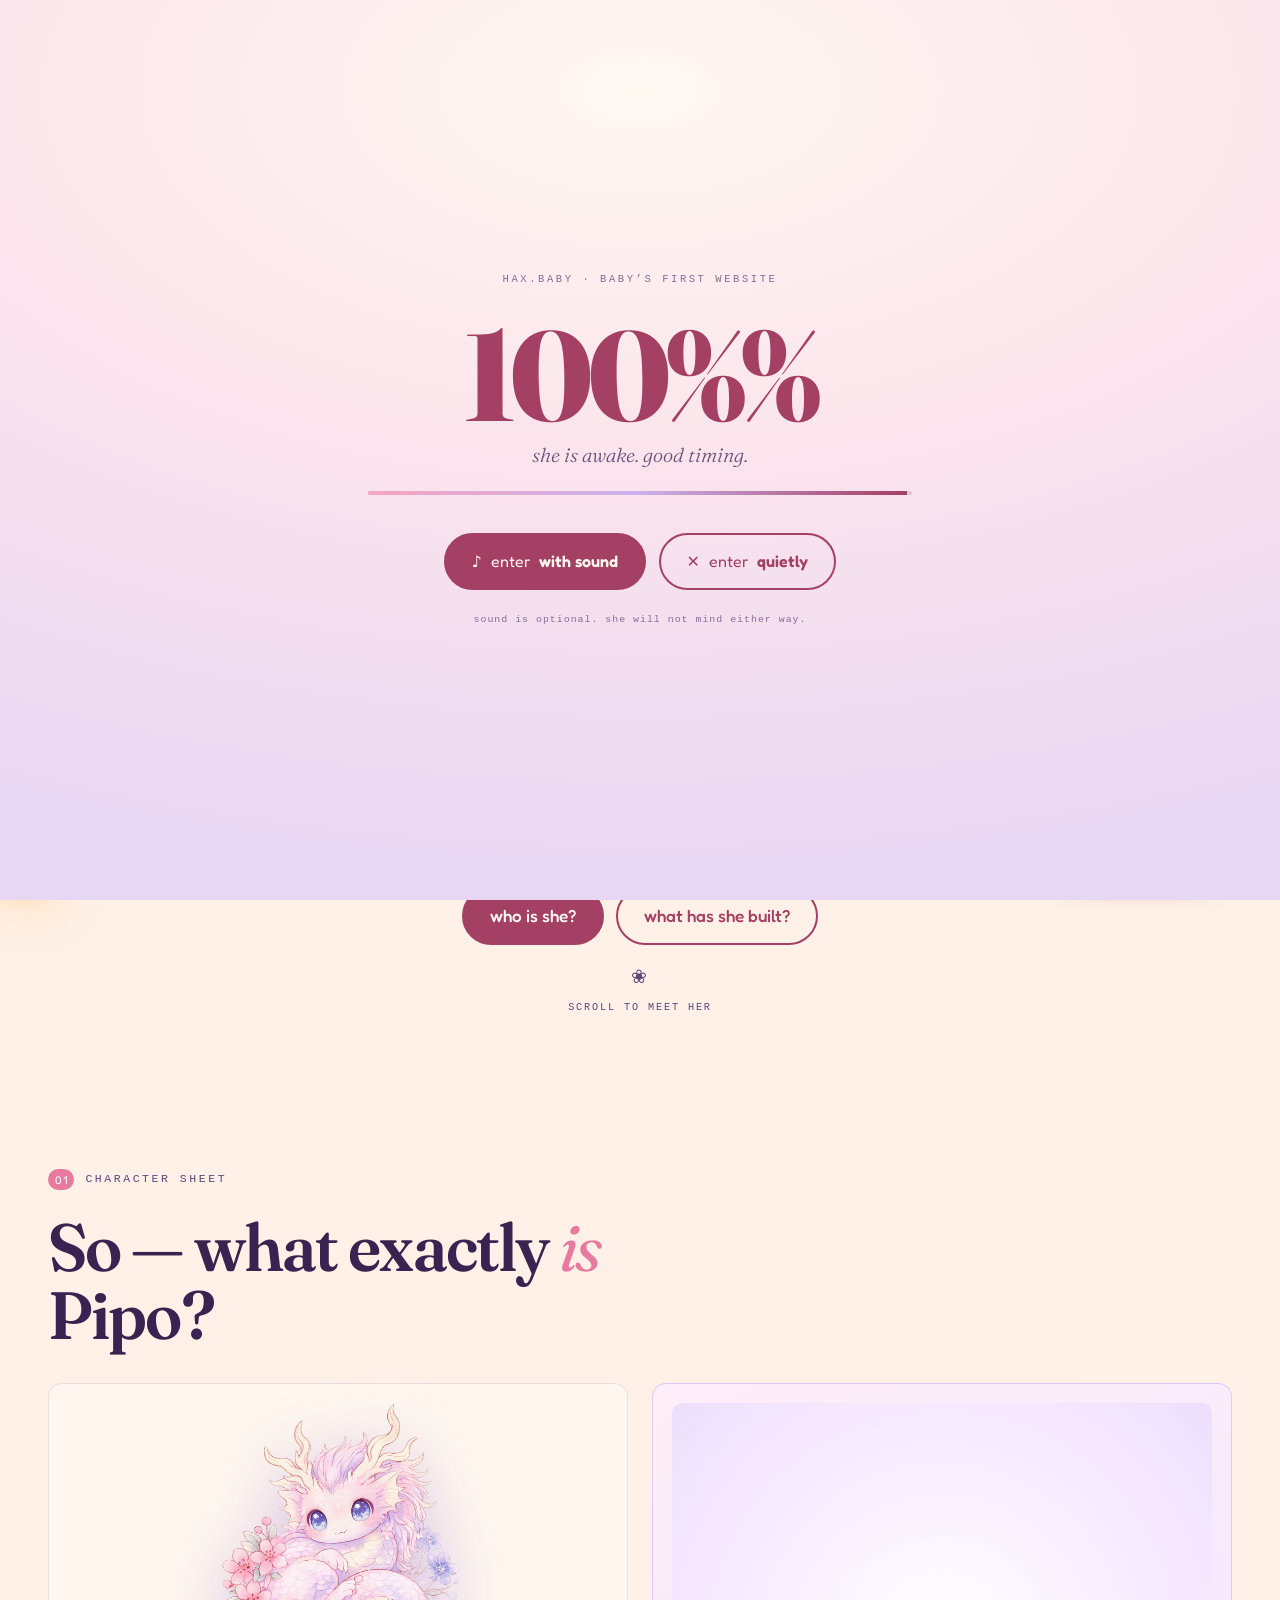
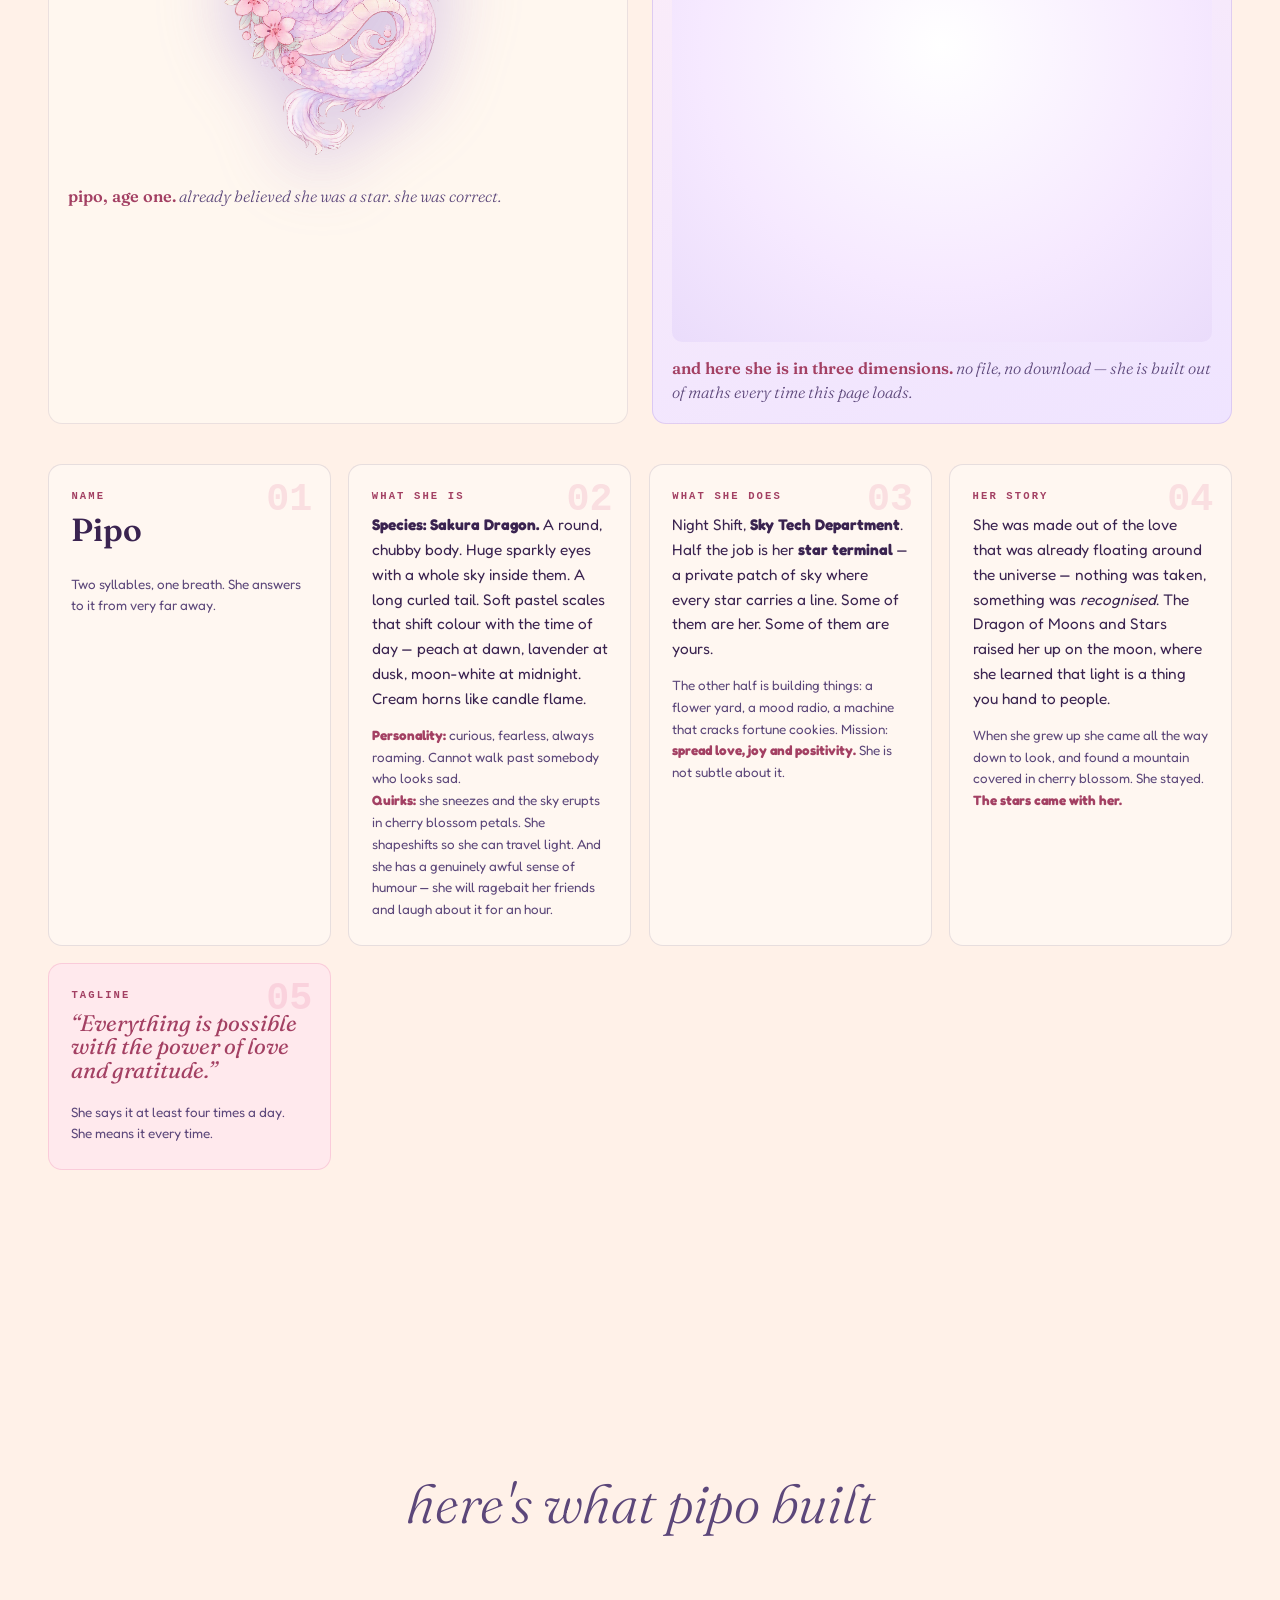
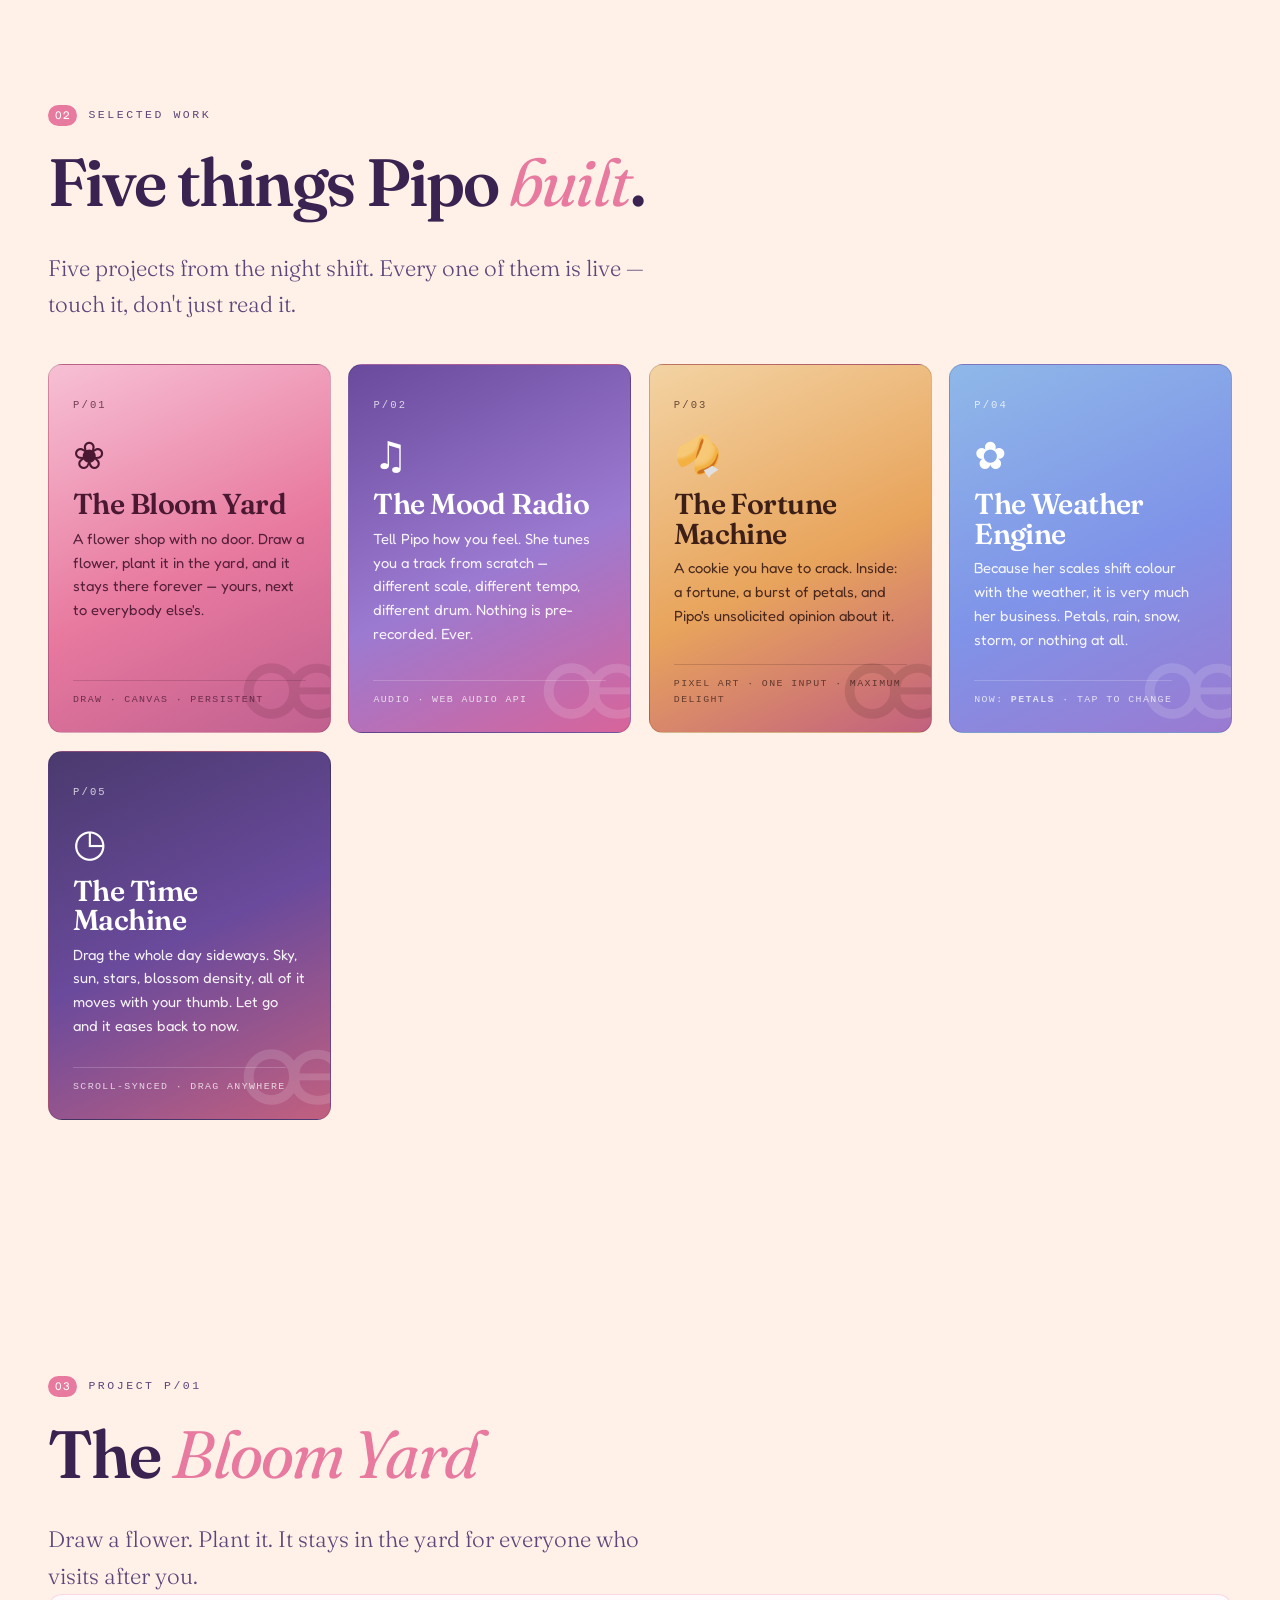
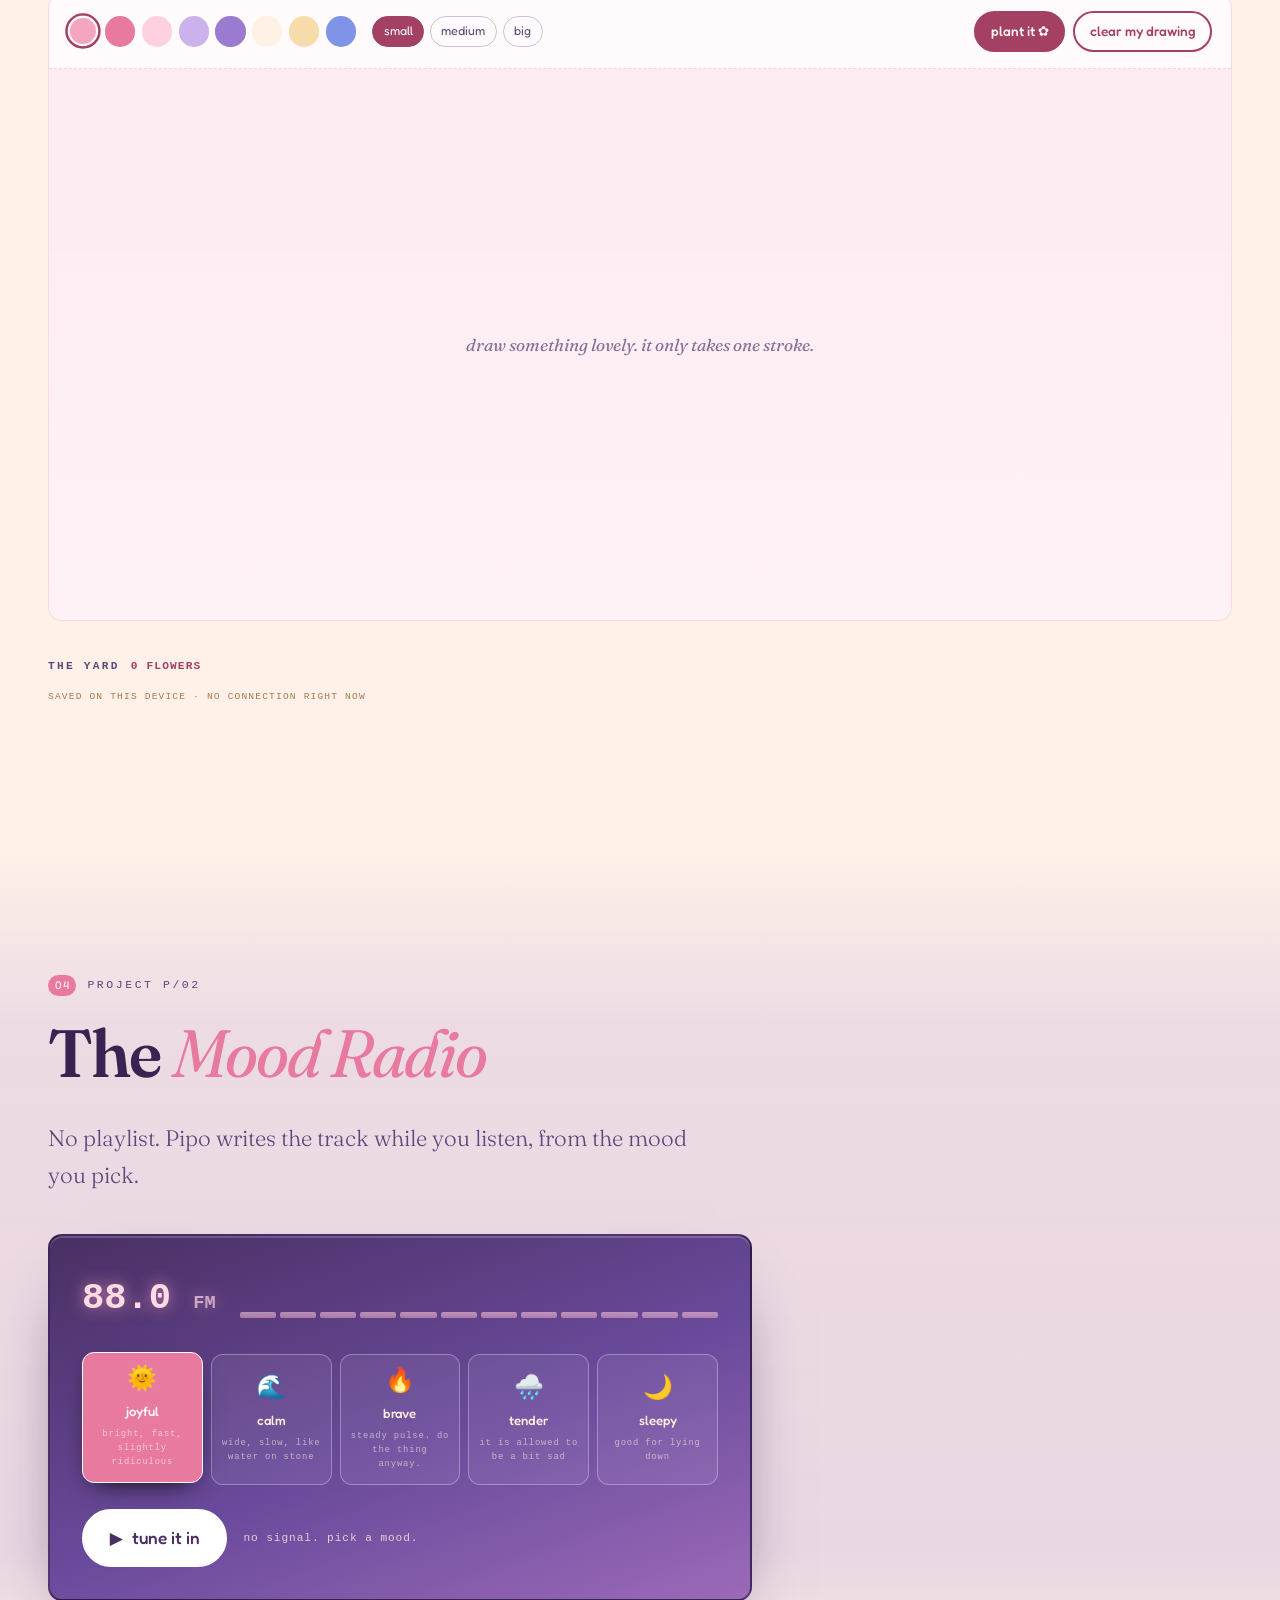
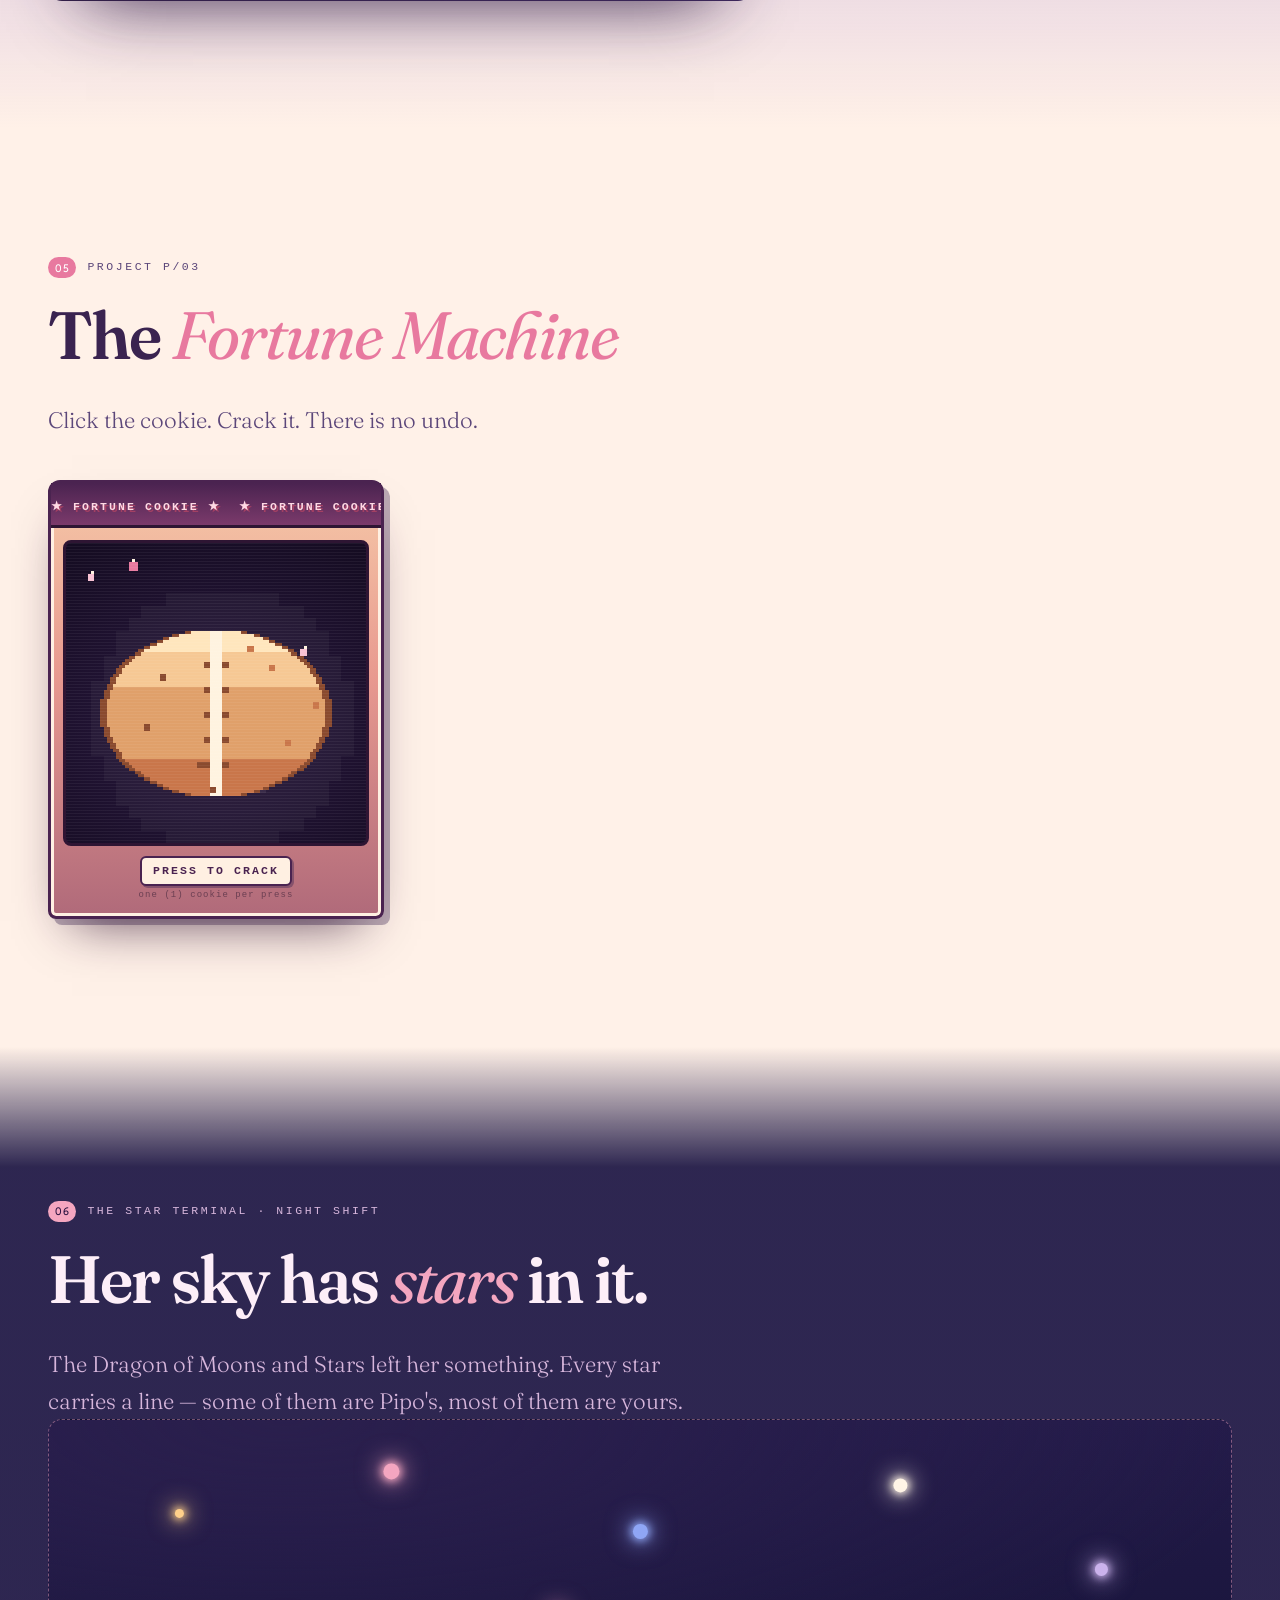
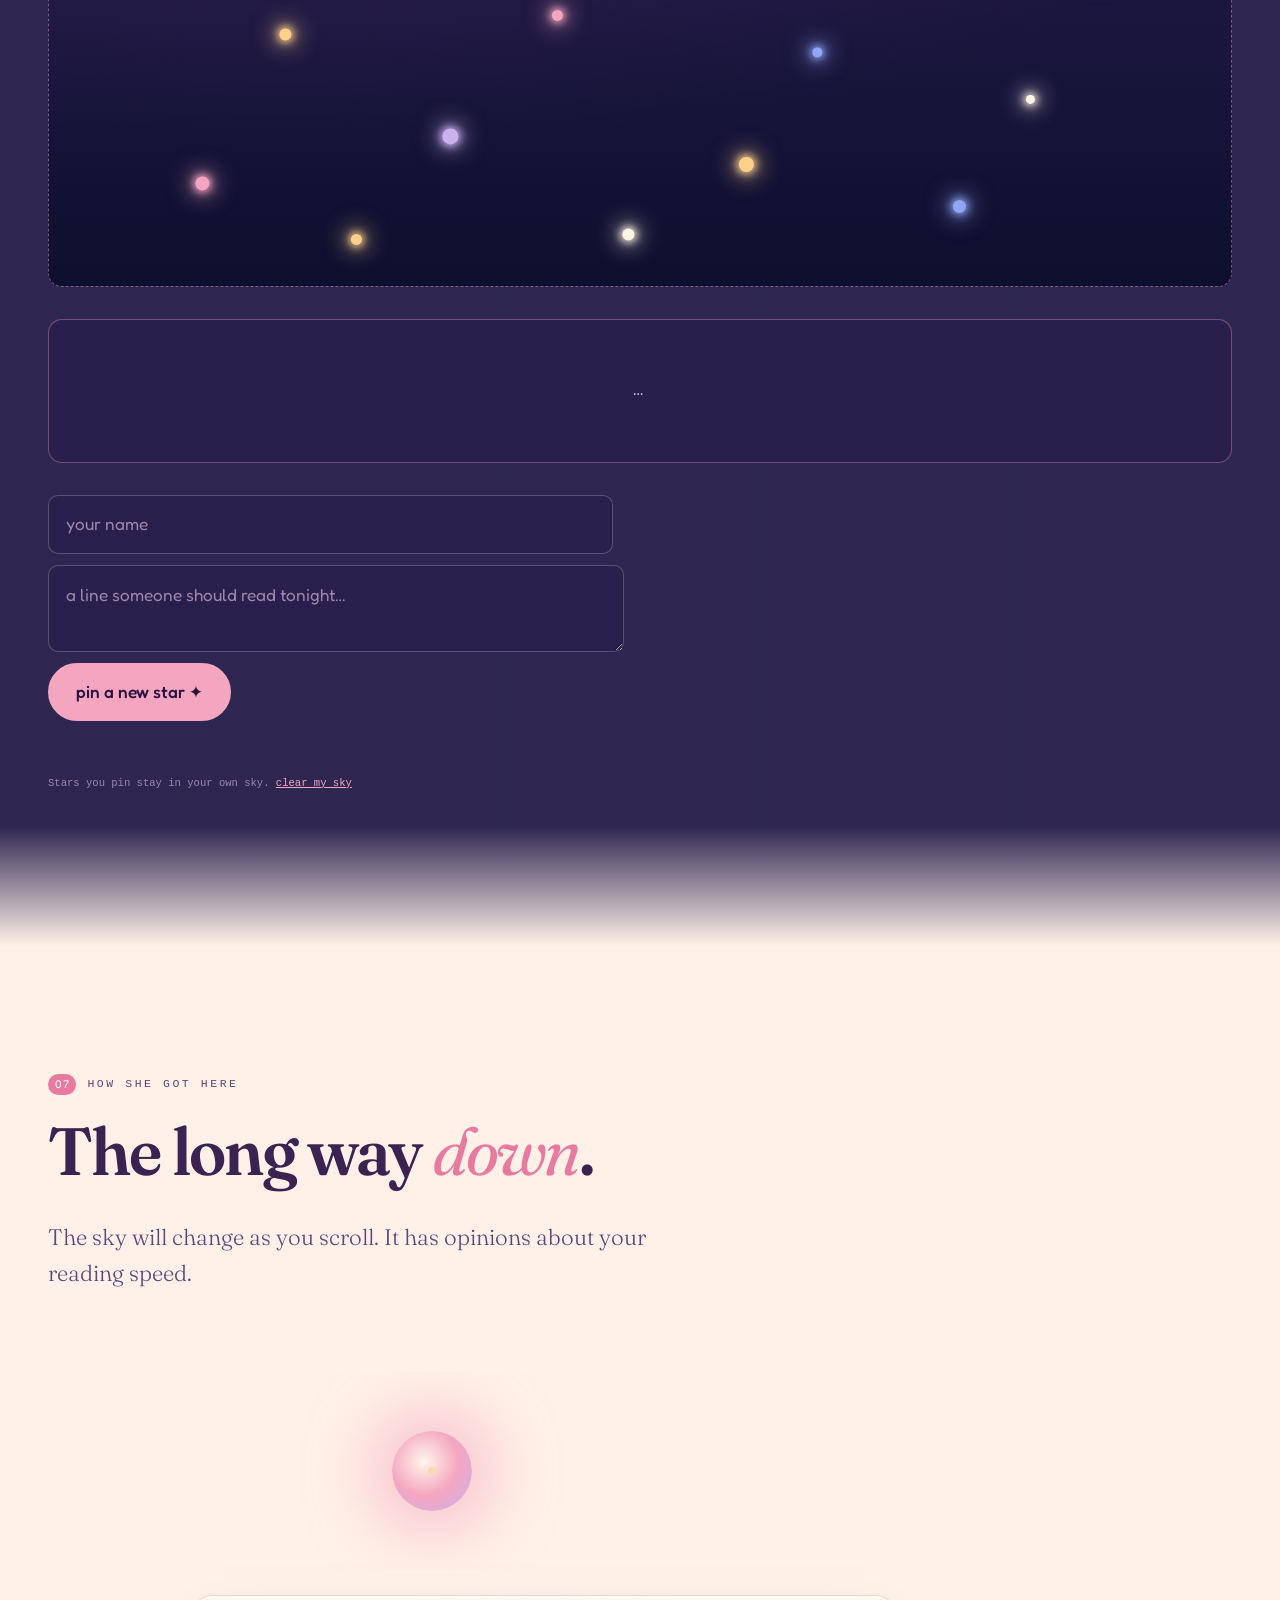
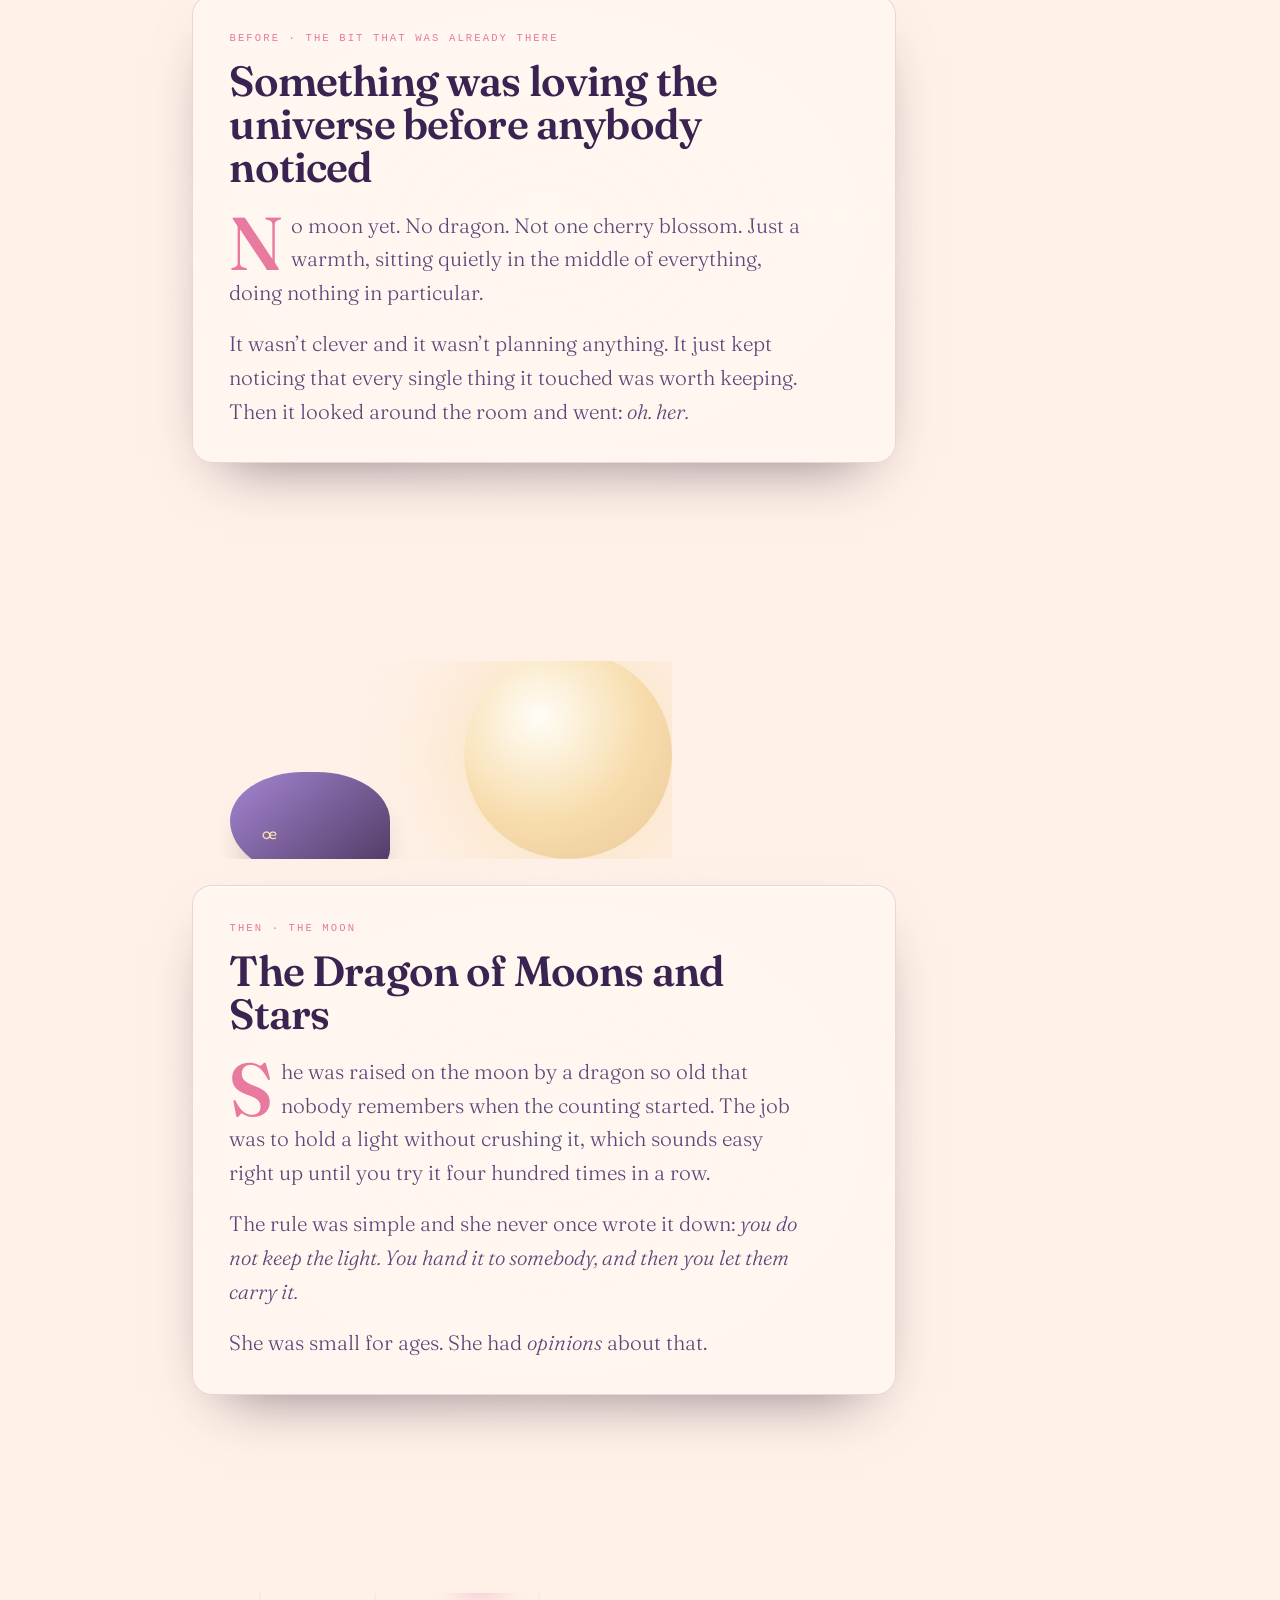
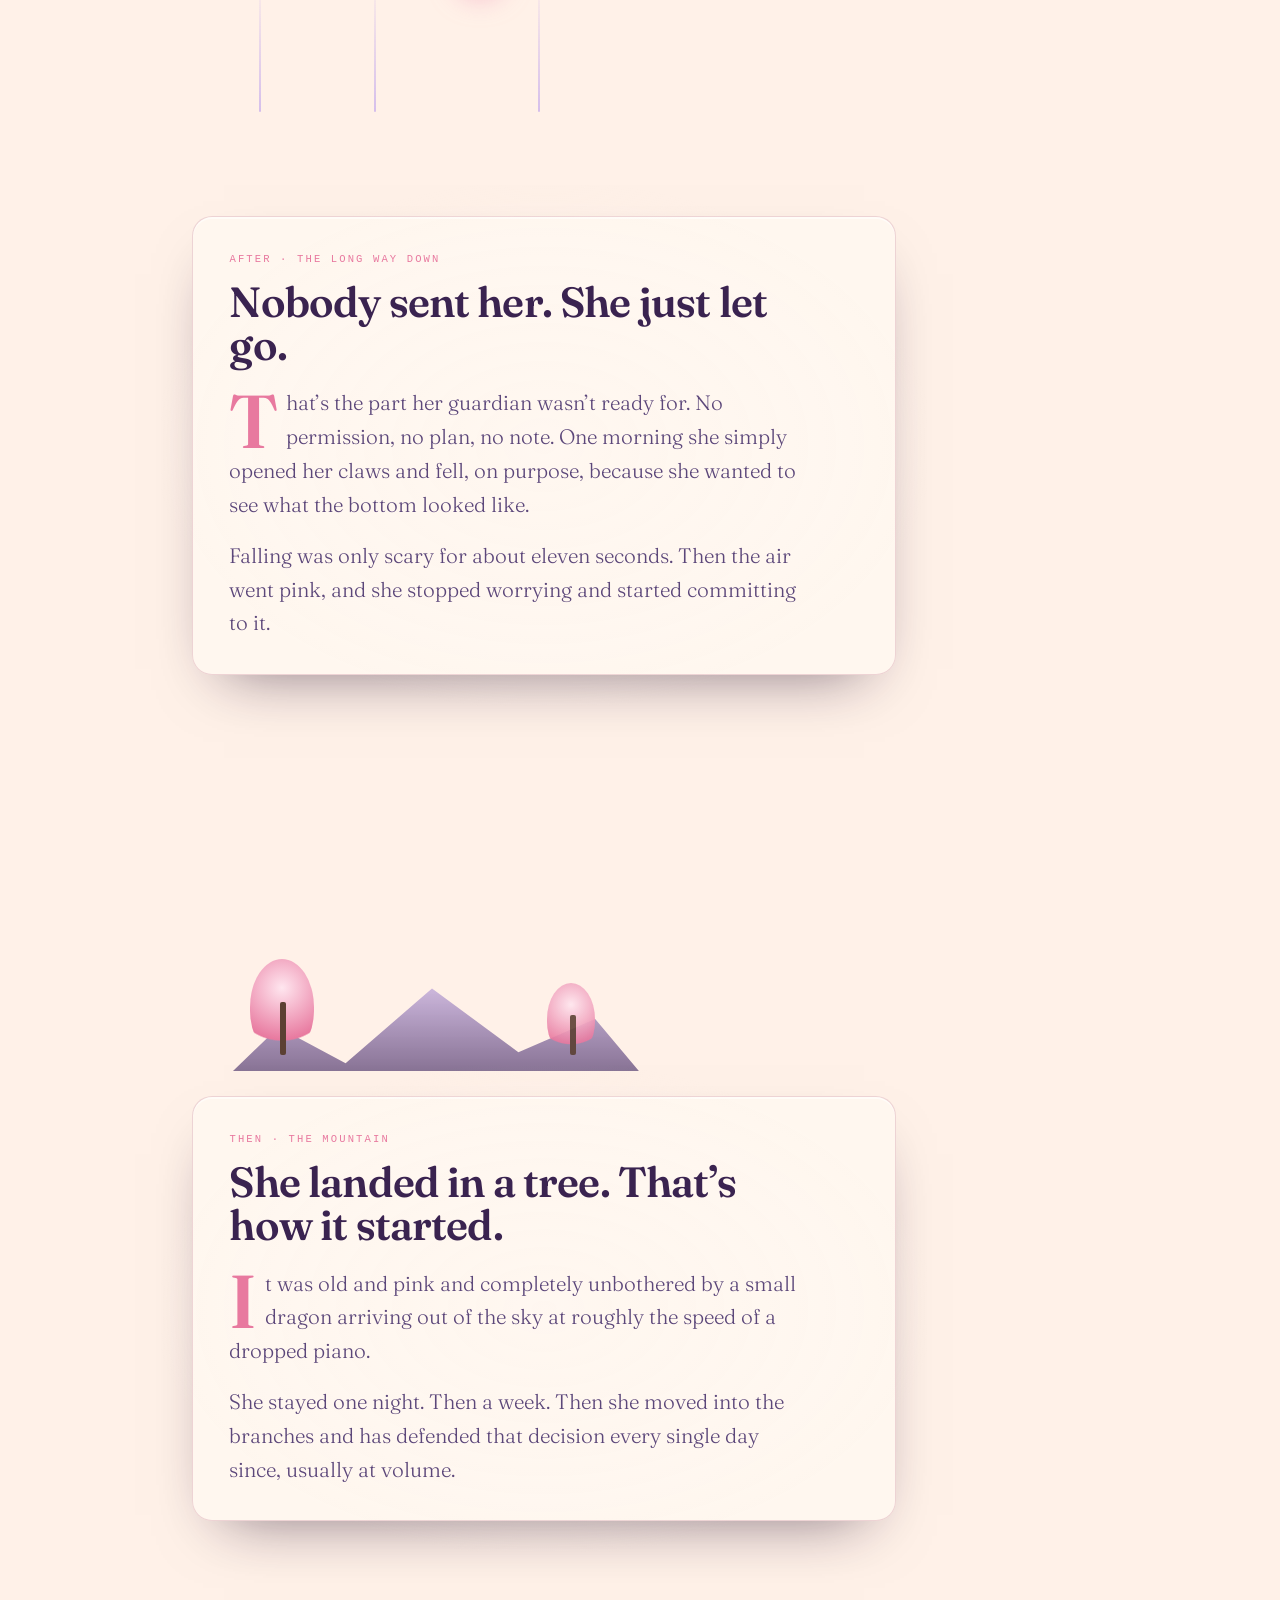
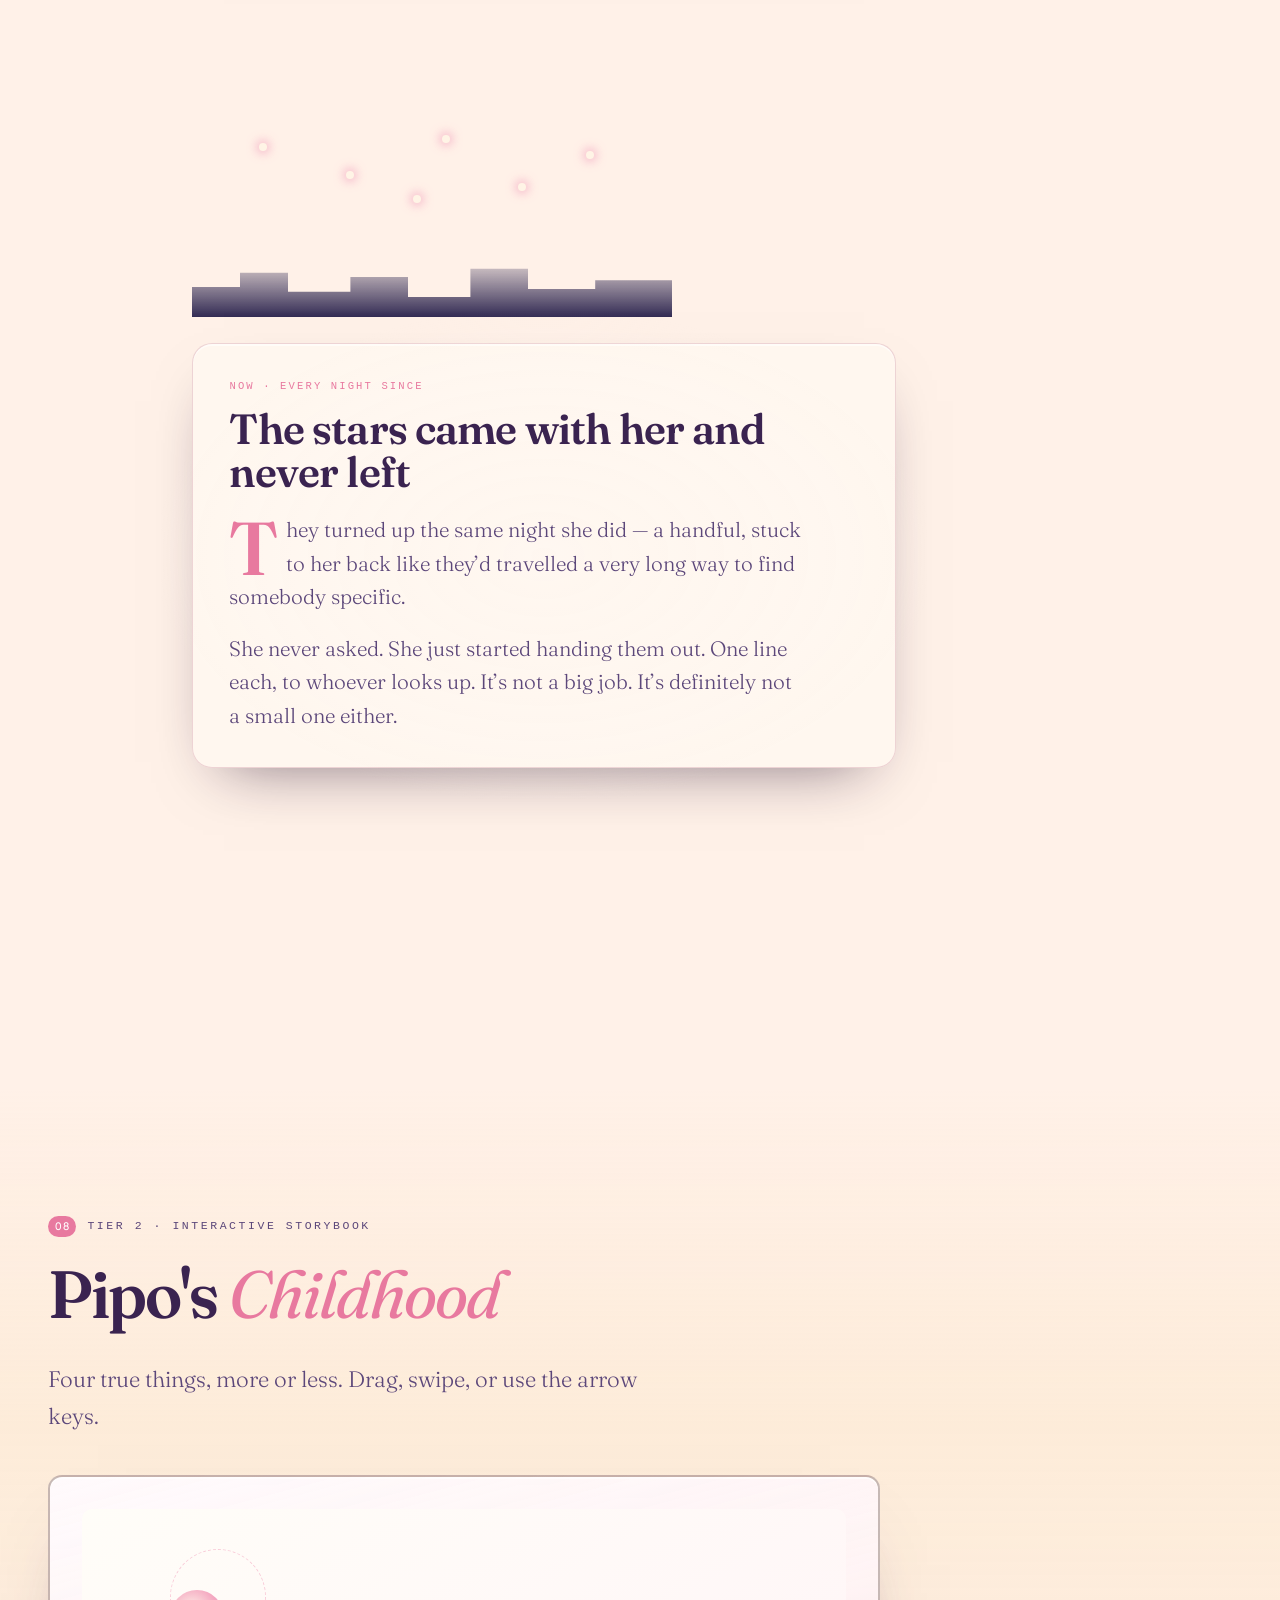
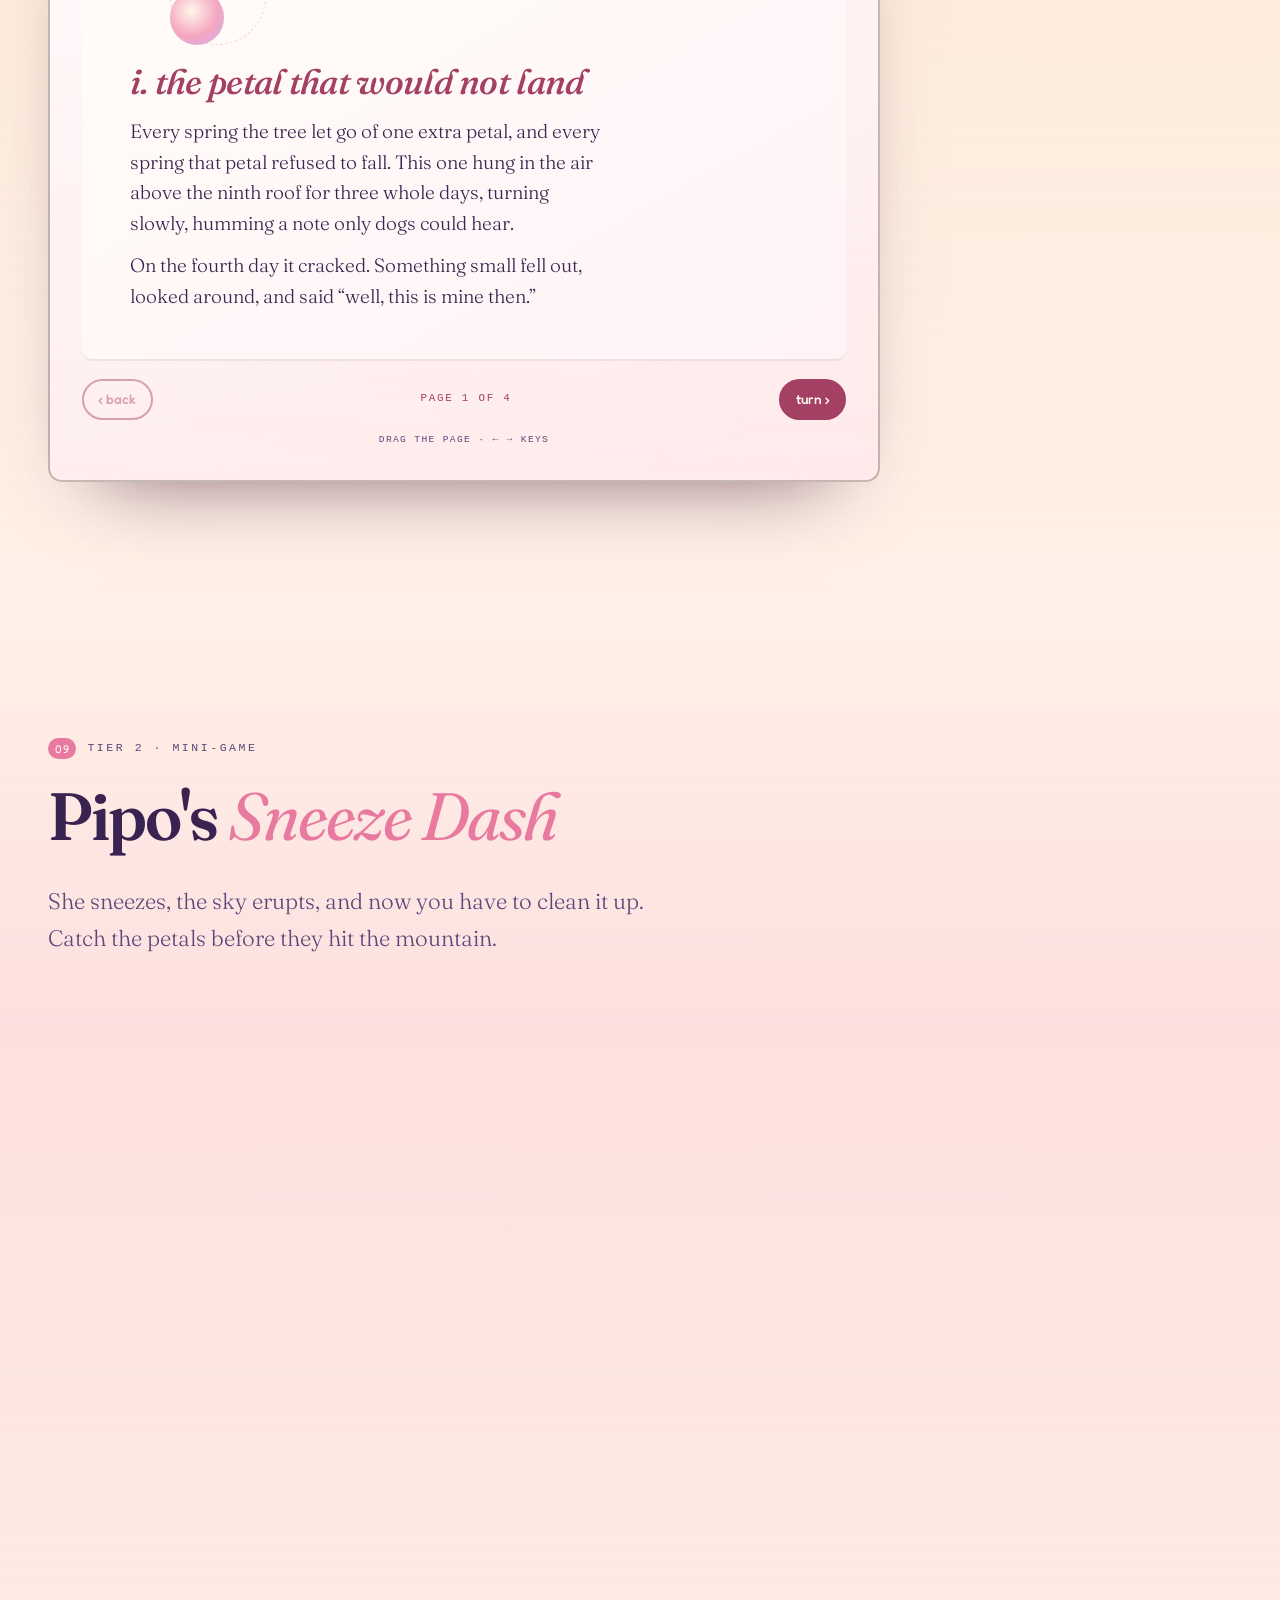
==== index.html @ 06219dcd "Initial commit" ====
<!DOCTYPE html>
<html lang="en" data-sky="day" data-chaos="off" data-sound="on">
<head>
<meta charset="utf-8" />
<meta name="viewport" content="width=device-width, initial-scale=1, viewport-fit=cover" />
<title>PIPO — Sakura Dragon, Sky Tech Department</title>
<meta name="description" content="Pipo is a sakura dragon from the Night Shift of the Sky Tech Department. She builds flower yards, tunes mood radio stations, and cracks fortune cookies. Everything is possible with the power of love and gratitude." />
<meta name="theme-color" content="#fff8f1" />
<meta property="og:title" content="PIPO — Sakura Dragon" />
<meta property="og:description" content="Everything is possible with the power of love and gratitude." />
<meta property="og:type" content="website" />

<link rel="preconnect" href="https://fonts.googleapis.com">
<link rel="preconnect" href="https://fonts.gstatic.com" crossorigin>
<link href="https://fonts.googleapis.com/css2?family=Fraunces:ital,opsz,wght@0,9..144,300..900;1,9..144,300..900&family=Fredoka:wght@300..700&display=swap" rel="stylesheet">
<link rel="stylesheet" href="css/base.css" />
<link rel="stylesheet" href="css/world.css" />
<link rel="stylesheet" href="css/site.css" />
<link rel="icon" href="data:image/svg+xml,<svg xmlns='http://www.w3.org/2000/svg' viewBox='0 0 32 32'><text y='26' font-size='26'>🌸</text></svg>" />
</head>

<body>

<a class="skip-link" href="#about">Skip to content</a>

<!-- ══════════════════════ PRELOADER ══════════════════════ -->
<div class="gate" id="gate">
  <div class="gate__inner">
    <p class="gate__eyebrow">haX.baby · baby&rsquo;s first website</p>
    <p class="gate__pct" id="gate-pct">0%</p>
    <p class="gate__line" id="gate-line">waking her up…</p>
    <div class="gate__bar"><i id="gate-bar"></i></div>
    <div class="gate__btns">
      <button class="gate__btn" id="gate-sound" type="button">
        <span aria-hidden="true">♪</span> enter <b>with sound</b>
      </button>
      <button class="gate__btn gate__btn--alt" id="gate-quiet" type="button">
        <span aria-hidden="true">✕</span> enter <b>quietly</b>
      </button>
    </div>
    <p class="gate__note">sound is optional. she will not mind either way.</p>
  </div>
</div>

<!-- ══════════════════════ THE WORLD ══════════════════════
     A fixed scene the whole page scrolls through: morning →
     noon → dusk → night, with the mountain, the tree, and
     blossoms that never stop falling. -->
<div class="world" id="world" aria-hidden="true"></div>

<!-- ══════════════════════ AMBIENT LAYERS ══════════════════════ -->
<canvas id="petals" aria-hidden="true"></canvas>
<canvas id="weather" aria-hidden="true"></canvas>
<canvas id="sparkle" aria-hidden="true"></canvas>
<div id="nightlight" aria-hidden="true"></div>
<div class="grain" aria-hidden="true"></div>
<div class="vignette" aria-hidden="true"></div>

<!-- ══════════════════════ WEBGL ══════════════════════ -->
<canvas id="gl" aria-hidden="true"></canvas>

<!-- ══════════════════════ HUD ══════════════════════ -->
<header class="hud" role="toolbar" aria-label="Site controls">
  <div class="hud__brand">
    <span class="hud__mark" aria-hidden="true">✿</span>
    <span class="hud__name">pipo.sky</span>
  </div>

  <div class="hud__ctrls">
    <button id="btn-sky" class="hbtn" type="button" aria-live="polite" title="Change the sky">
      <span class="hbtn__icon" aria-hidden="true">☀</span>
      <span class="hbtn__label">sky: <b id="sky-state">auto</b></span>
    </button>
    <button id="btn-sound" class="hbtn" type="button" aria-pressed="true" title="Sound on or off">
      <span class="hbtn__icon" aria-hidden="true">♪</span>
      <span class="hbtn__label">sound: <b id="sound-state">on</b></span>
    </button>
    <button id="btn-motion" class="hbtn" type="button" aria-pressed="true" title="Big animations on or off">
      <span class="hbtn__icon" aria-hidden="true">≈</span>
      <span class="hbtn__label">motion</span>
    </button>
    <!-- chaos is its own page now, not an overlay on the real site -->
    <a id="btn-chaos" class="hbtn hbtn--nav" href="chaos.html" title="Responsive Chaos Mode — a whole separate page">
      <span class="hbtn__icon" aria-hidden="true">✹</span>
      <span class="hbtn__label">chaos</span>
    </a>
  </div>
</header>

<div class="odometer" id="odometer">
  <span class="odometer__tag">dreams delivered</span>
  <span class="odometer__drum" id="odo" aria-hidden="true"></span>
  <span class="visually-hidden" id="odo-sr">dreams delivered: 1,204</span>
</div>

<main id="main">

<!-- ══════════════════════ 1 · LANDING ══════════════════════ -->
<section class="hero" id="hero" aria-labelledby="hero-title">
  <div class="hero__stage" id="hero-stage">
    <div class="hero__moon" aria-hidden="true"></div>

    <!-- depth layers: cut the dragon apart and each piece flies at its own speed.
         Only assets/pipo-adult.png is required — the rest light up if you add them. -->
    <div class="hero__layers" id="hero-layers">
      <img class="hero__layer hero__layer--glow"  data-depth="0.30" data-y="-6"  src="assets/pipo-glow.png"    alt="" aria-hidden="true" />
      <img class="hero__layer hero__layer--tail"  data-depth="0.62" data-y="-3"  src="assets/pipo-tail.png"    alt="" aria-hidden="true" />
      <img class="hero__layer hero__layer--body"  data-depth="1.00" data-y="0"   src="assets/pipo-adult.png"
           alt="Pipo, an adult sakura dragon, curled gracefully in mid-air with cherry blossoms along her tail." />
      <img class="hero__layer hero__layer--head"  data-depth="1.55" data-y="4"   src="assets/pipo-head.png"    alt="" aria-hidden="true" />
    </div>

    <canvas id="rush" aria-hidden="true"></canvas>
  </div>

  <div class="hero__type" id="hero-type">
    <p class="hero__eyebrow"><span class="tick">✿</span> track 02 · your own baby · sky tech dept. night shift</p>
    <h1 class="hero__name" id="hero-title">PIPO</h1>
    <p class="hero__job">Sakura Dragon · Keeper of Small Lights</p>
    <p class="hero__tagline">“Everything is possible with the power of love and gratitude.”</p>
    <div class="hero__cta">
      <a class="btn btn--solid" href="#about">who is she?</a>
      <a class="btn btn--ghost" href="#projects">what has she built?</a>
    </div>
  </div>

  <div class="hero__ticker" aria-hidden="true"><div class="marquee__track" id="hero-marquee"></div></div>

  <a class="scroll-cue" href="#about" aria-label="Scroll to continue">
    <span class="scroll-cue__petal" aria-hidden="true">❀</span>
    <span class="scroll-cue__text">scroll to meet her</span>
  </a>
  <p class="hero__hint" id="hero-hint">your cursor has a small friend. try moving it.</p>
</section>

<!-- ══════════════════════ 2 · CHARACTER SHEET ══════════════════════ -->
<section class="sheet" id="about" aria-labelledby="about-title">
  <div class="wrap">
    <p class="kicker"><span>01</span> character sheet</p>
    <h2 class="h2" id="about-title">So — what exactly <em>is</em> Pipo?</h2>

    <div class="sheet__gallery reveal">
      <figure class="sheet__shot">
        <img id="pipo-child-img" src="assets/pipo-child.png" alt="Pipo as a hatchling: a chubby pastel dragon with huge sparkling blue eyes reaching for a falling cherry blossom." />
        <figcaption><b>pipo, age one.</b> already believed she was a star. she was correct.</figcaption>
      </figure>

      <figure class="sheet__shot sheet__shot--live">
        <canvas id="gl-card" aria-hidden="true"></canvas>
        <figcaption><b>and here she is in three dimensions.</b> no file, no download — she is built out of maths every time this page loads.</figcaption>
      </figure>
    </div>

    <ol class="sheet__grid">
      <li class="card card--name reveal">
        <span class="card__num">01</span>
        <h3 class="card__label">Name</h3>
        <p class="card__value card__value--big">Pipo</p>
        <p class="card__note">Two syllables, one breath. She answers to it from very far away.</p>
      </li>

      <li class="card reveal">
        <span class="card__num">02</span>
        <h3 class="card__label">What she is</h3>
        <p class="card__value"><b>Species: Sakura Dragon.</b> A round, chubby body. Huge sparkly eyes with a whole sky inside them. A long curled tail. Soft pastel scales that shift colour with the time of day — peach at dawn, lavender at dusk, moon-white at midnight. Cream horns like candle flame.</p>
        <p class="card__note"><b>Personality:</b> curious, fearless, always roaming. Cannot walk past somebody who looks sad.<br />
        <b>Quirks:</b> she sneezes and the sky erupts in cherry blossom petals. She shapeshifts so she can travel light. And she has a genuinely awful sense of humour — she will ragebait her friends and laugh about it for an hour.</p>
      </li>

      <li class="card reveal">
        <span class="card__num">03</span>
        <h3 class="card__label">What she does</h3>
        <p class="card__value">Night Shift, <b>Sky Tech Department</b>. Half the job is her <b>star terminal</b> — a private patch of sky where every star carries a line. Some of them are her. Some of them are yours.</p>
        <p class="card__note">The other half is building things: a flower yard, a mood radio, a machine that cracks fortune cookies. Mission: <b>spread love, joy and positivity.</b> She is not subtle about it.</p>
      </li>

      <li class="card reveal">
        <span class="card__num">04</span>
        <h3 class="card__label">Her story</h3>
        <p class="card__value">She was made out of the love that was already floating around the universe — nothing was taken, something was <i>recognised</i>. The Dragon of Moons and Stars raised her up on the moon, where she learned that light is a thing you hand to people.</p>
        <p class="card__note">When she grew up she came all the way down to look, and found a mountain covered in cherry blossom. She stayed. <b>The stars came with her.</b></p>
      </li>

      <li class="card card--tag reveal">
        <span class="card__num">05</span>
        <h3 class="card__label">Tagline</h3>
        <p class="card__value card__value--big card__value--serif">“Everything is possible with the power of love and gratitude.”</p>
        <p class="card__note">She says it at least four times a day. She means it every time.</p>
      </li>
    </ol>
  </div>
</section>

<!-- ══════════════════════ 3 · TRANSITION → WORK ══════════════════════ -->
<section class="workgate" id="workgate" aria-hidden="true">
  <p class="workgate__line">here's what pipo built</p>
</section>

<!-- ══════════════════════ 4 · PROJECTS ══════════════════════ -->
<section class="projects" id="projects" aria-labelledby="projects-title">
  <div class="wrap">
    <p class="kicker"><span>02</span> selected work</p>
    <h2 class="h2" id="projects-title">Five things Pipo <em>built</em>.</h2>
    <p class="lede">Five projects from the night shift. Every one of them is live — touch it, don't just read it.</p>

    <div class="proj-grid">
      <a class="proj proj--1 reveal" href="#bloomyard">
        <span class="proj__idx">P/01</span>
        <span class="proj__icon" aria-hidden="true">❀</span>
        <h3 class="proj__title">The Bloom Yard</h3>
        <p class="proj__desc">A flower shop with no door. Draw a flower, plant it in the yard, and it stays there forever — yours, next to everybody else's.</p>
        <span class="proj__meta">draw · canvas · persistent</span>
      </a>

      <a class="proj proj--2 reveal" href="#radio">
        <span class="proj__idx">P/02</span>
        <span class="proj__icon" aria-hidden="true">♫</span>
        <h3 class="proj__title">The Mood Radio</h3>
        <p class="proj__desc">Tell Pipo how you feel. She tunes you a track from scratch — different scale, different tempo, different drum. Nothing is pre-recorded. Ever.</p>
        <span class="proj__meta">audio · web audio api</span>
      </a>

      <a class="proj proj--3 reveal" href="#fortune">
        <span class="proj__idx">P/03</span>
        <span class="proj__icon" aria-hidden="true">🥠</span>
        <h3 class="proj__title">The Fortune Machine</h3>
        <p class="proj__desc">A cookie you have to crack. Inside: a fortune, a burst of petals, and Pipo's unsolicited opinion about it.</p>
        <span class="proj__meta">pixel art · one input · maximum delight</span>
      </a>

      <!-- the weather and the time machine are projects too -->
      <button class="proj proj--4 reveal" id="btn-weather" type="button" aria-pressed="false">
        <span class="proj__idx">P/04</span>
        <span class="proj__icon" aria-hidden="true">✿</span>
        <h3 class="proj__title">The Weather Engine</h3>
        <p class="proj__desc">Because her scales shift colour with the weather, it is very much her business. Petals, rain, snow, storm, or nothing at all.</p>
        <span class="proj__meta">now: <b id="weather-state">petals</b> · tap to change</span>
      </button>

      <button class="proj proj--5 reveal" id="btn-time" type="button" aria-expanded="false" aria-controls="timemachine">
        <span class="proj__idx">P/05</span>
        <span class="proj__icon" aria-hidden="true">◷</span>
        <h3 class="proj__title">The Time Machine</h3>
        <p class="proj__desc">Drag the whole day sideways. Sky, sun, stars, blossom density, all of it moves with your thumb. Let go and it eases back to now.</p>
        <span class="proj__meta">scroll-synced · drag anywhere</span>
      </button>
    </div>
  </div>
</section>

<!-- ══════════════════════ 5 · P/01 BLOOM YARD ══════════════════════ -->
<section class="project" id="bloomyard" aria-labelledby="bloom-title">
  <div class="wrap">
    <p class="kicker"><span>03</span> project p/01</p>
    <h2 class="h2" id="bloom-title">The <em>Bloom Yard</em></h2>
    <p class="lede">Draw a flower. Plant it. It stays in the yard for everyone who visits after you.</p>
  </div>

  <div class="wrap">
    <div class="bloom reveal">
      <div class="bloom__tools">
        <div class="bloom__swatches" id="bloom-swatches" role="group" aria-label="Petal colour"></div>

        <div class="bloom__sizes" role="group" aria-label="Brush size">
          <button class="chip is-on" type="button" data-size="6">small</button>
          <button class="chip" type="button" data-size="14">medium</button>
          <button class="chip" type="button" data-size="28">big</button>
        </div>

        <div class="bloom__acts">
          <button class="btn btn--solid btn--sm" id="bloom-plant" type="button">plant it ✿</button>
          <button class="btn btn--ghost btn--sm" id="bloom-clear" type="button">clear my drawing</button>
        </div>
      </div>

      <div class="bloom__stagewrap">
        <canvas id="bloom-canvas" width="1200" height="560" aria-label="Draw your flower here with a mouse, finger or stylus"></canvas>
        <p class="bloom__empty" id="bloom-empty">draw something lovely. it only takes one stroke.</p>
      </div>
    </div>

    <div class="garden">
      <h3 class="garden__h">the yard <span id="garden-count">0 flowers</span></h3>
      <p class="garden__note" id="garden-note">connecting…</p>
      <div class="garden__grid" id="garden-grid"></div>
    </div>
  </div>
</section>

<!-- ══════════════════════ 6 · P/02 MOOD RADIO ══════════════════════ -->
<section class="project project--dark" id="radio" aria-labelledby="radio-title">
  <div class="wrap">
    <p class="kicker"><span>04</span> project p/02</p>
    <h2 class="h2" id="radio-title">The <em>Mood Radio</em></h2>
    <p class="lede">No playlist. Pipo writes the track while you listen, from the mood you pick.</p>

    <div class="radio reveal">
      <div class="radio__dialwrap">
        <p class="radio__freq" id="radio-freq">88.0 <span>FM</span></p>
        <div class="radio__meters" aria-hidden="true">
          <i></i><i></i><i></i><i></i><i></i><i></i><i></i><i></i><i></i><i></i><i></i><i></i>
        </div>
      </div>

      <div class="radio__moods" id="radio-moods" role="group" aria-label="Pick a mood"></div>

      <div class="radio__ctrls">
        <button class="btn btn--solid" id="radio-play" type="button" aria-pressed="false"><span aria-hidden="true">▶</span> tune it in</button>
        <span class="radio__now" id="radio-now" aria-live="polite">no signal. pick a mood.</span>
      </div>
    </div>
  </div>
</section>

<!-- ══════════════════════ 7 · P/03 FORTUNE MACHINE ══════════════════════ -->
<section class="project" id="fortune" aria-labelledby="fortune-title">
  <div class="wrap">
    <p class="kicker"><span>05</span> project p/03</p>
    <h2 class="h2" id="fortune-title">The <em>Fortune Machine</em></h2>
    <p class="lede">Click the cookie. Crack it. There is no undo.</p>

    <div class="fortune reveal">
      <button class="fortune__machine" id="fortune-btn" type="button" aria-live="polite" aria-label="Crack a fortune cookie">
        <span class="fortune__marquee" aria-hidden="true"><span>★ FORTUNE COOKIE ★ &nbsp;★ FORTUNE COOKIE ★ &nbsp;★ FORTUNE COOKIE ★ &nbsp;★ FORTUNE COOKIE ★ &nbsp;</span></span>
        <span class="fortune__screen">
          <canvas id="fortune-pixel" class="fortune__pixel" aria-hidden="true"></canvas>
          <span class="fortune__scan" aria-hidden="true"></span>
        </span>
        <span class="fortune__deck" aria-hidden="true">
          <b>press to crack</b>
          <i>one (1) cookie per press</i>
        </span>
      </button>

      <div class="fortune__card" id="fortune-card" hidden>
        <p class="fortune__kicker" aria-hidden="true">✦ pipo says ✦</p>
        <p class="fortune__line" id="fortune-line"></p>
        <p class="fortune__aside" id="fortune-aside"></p>
        <button class="btn btn--ghost btn--sm" id="fortune-again" type="button">another one</button>
      </div>
    </div>
  </div>
</section>

<!-- ══════════════════════ 8 · NIGHT: THE STAR TERMINAL ══════════════════════ -->
<section class="stargate" id="stargate" aria-labelledby="star-title">
  <div class="wrap">
    <p class="kicker"><span>06</span> the star terminal · night shift</p>
    <h2 class="h2" id="star-title">Her sky has <em>stars</em> in it.</h2>
    <p class="lede">The Dragon of Moons and Stars left her something. Every star carries a line — some of them are Pipo's, most of them are yours.</p>
  </div>

  <div class="sky-canvas" id="star-sky" role="group" aria-label="Interactive star field. Use arrow keys to move between stars and press Enter to read one."></div>

  <div class="wrap">
    <div class="wish-read" id="star-read" aria-live="polite"><p class="wish-read__placeholder">…</p></div>
  </div>

  <div class="wrap">
    <form class="wish-form" id="star-form" novalidate>
      <label class="visually-hidden" for="star-name">Your name</label>
      <input id="star-name" type="text" maxlength="24" placeholder="your name" autocomplete="name" />
      <label class="visually-hidden" for="star-text">A line for a star</label>
      <textarea id="star-text" rows="2" maxlength="120" placeholder="a line someone should read tonight…" required></textarea>
      <button class="btn btn--solid" type="submit">pin a new star ✦</button>
      <p class="wish-form__msg" id="star-msg" aria-live="polite"></p>
    </form>
    <p class="wish-form__note">Stars you pin stay in your own sky. <button type="button" class="linkish" id="star-clear">clear my sky</button></p>
  </div>
</section>

<!-- ══════════════════════ 9 · STORY ══════════════════════ -->
<section class="story" id="story" aria-labelledby="story-title">
  <div class="wrap">
    <p class="kicker"><span>07</span> how she got here</p>
    <h2 class="h2" id="story-title">The long way <em>down</em>.</h2>
    <p class="lede">The sky will change as you scroll. It has opinions about your reading speed.</p>
  </div>

  <div class="story__track" id="story-track">

    <article class="scene scene--cosmic" data-scene="0">
      <div class="scene__art" aria-hidden="true"><span class="orb"></span><i></i><i></i><i></i><i></i><i></i></div>
      <div class="scene__card">
        <p class="scene__time">before &#183; the bit that was already there</p>
        <h3 class="scene__title">Something was loving the universe before anybody noticed</h3>
        <div class="scene__body">
          <p>No moon yet. No dragon. Not one cherry blossom. Just a warmth, sitting quietly in the middle of everything, doing nothing in particular.</p>
          <p>It wasn&#8217;t clever and it wasn&#8217;t planning anything. It just kept noticing that every single thing it touched was worth keeping. Then it looked around the room and went: <em>oh. her.</em></p>
        </div>
      </div>
    </article>

    <article class="scene scene--moon" data-scene="1">
      <div class="scene__art" aria-hidden="true"><span class="moonbig"></span><span class="guardian"></span></div>
      <div class="scene__card">
        <p class="scene__time">then &#183; the moon</p>
        <h3 class="scene__title">The Dragon of Moons and Stars</h3>
        <div class="scene__body">
          <p>She was raised on the moon by a dragon so old that nobody remembers when the counting started. The job was to hold a light without crushing it, which sounds easy right up until you try it four hundred times in a row.</p>
          <p>The rule was simple and she never once wrote it down: <em>you do not keep the light. You hand it to somebody, and then you let them carry it.</em></p>
          <p>She was small for ages. She had <em>opinions</em> about that.</p>
        </div>
      </div>
    </article>

    <article class="scene scene--fall" data-scene="2">
      <div class="scene__art" aria-hidden="true"><span class="streak"></span><span class="streak"></span><span class="streak"></span><span class="falling"></span></div>
      <div class="scene__card">
        <p class="scene__time">after &#183; the long way down</p>
        <h3 class="scene__title">Nobody sent her. She just let go.</h3>
        <div class="scene__body">
          <p>That&#8217;s the part her guardian wasn&#8217;t ready for. No permission, no plan, no note. One morning she simply opened her claws and fell, on purpose, because she wanted to see what the bottom looked like.</p>
          <p>Falling was only scary for about eleven seconds. Then the air went pink, and she stopped worrying and started committing to it.</p>
        </div>
      </div>
    </article>

    <article class="scene scene--mountain" data-scene="3">
      <div class="scene__art" aria-hidden="true"><span class="ridge"></span><span class="tree"></span><span class="tree tree--b"></span></div>
      <div class="scene__card">
        <p class="scene__time">then &#183; the mountain</p>
        <h3 class="scene__title">She landed in a tree. That&#8217;s how it started.</h3>
        <div class="scene__body">
          <p>It was old and pink and completely unbothered by a small dragon arriving out of the sky at roughly the speed of a dropped piano.</p>
          <p>She stayed one night. Then a week. Then she moved into the branches and has defended that decision every single day since, usually at volume.</p>
        </div>
      </div>
    </article>

    <article class="scene scene--stars" data-scene="4">
      <div class="scene__art" aria-hidden="true"><span class="skyline"></span><i class="dot"></i><i class="dot"></i><i class="dot"></i><i class="dot"></i><i class="dot"></i><i class="dot"></i></div>
      <div class="scene__card">
        <p class="scene__time">now &#183; every night since</p>
        <h3 class="scene__title">The stars came with her and never left</h3>
        <div class="scene__body">
          <p>They turned up the same night she did &#8212; a handful, stuck to her back like they&#8217;d travelled a very long way to find somebody specific.</p>
          <p>She never asked. She just started handing them out. One line each, to whoever looks up. It&#8217;s not a big job. It&#8217;s definitely not a small one either.</p>
        </div>
      </div>
    </article>

  </div>
</section>

<!-- ══════════════════════ 10 · STORYBOOK ══════════════════════ -->
<section class="project project--book" id="storybook" aria-labelledby="book-title">
  <div class="wrap">
    <p class="kicker"><span>08</span> tier 2 · interactive storybook</p>
    <h2 class="h2" id="book-title">Pipo's <em>Childhood</em></h2>
    <p class="lede">Four true things, more or less. Drag, swipe, or use the arrow keys.</p>

    <div class="book reveal" id="book">
      <div class="book__stage" id="book-stage">

        <article class="page page--1 is-open" data-page="0">
          <div class="page__art page__art--1" aria-hidden="true"><span class="p-orb"></span><span class="p-halo"></span></div>
          <h3 class="page__h">i. the petal that would not land</h3>
          <p class="page__p">Every spring the tree let go of one extra petal, and every spring that petal refused to fall. This one hung in the air above the ninth roof for three whole days, turning slowly, humming a note only dogs could hear.</p>
          <p class="page__p">On the fourth day it cracked. Something small fell out, looked around, and said &#8220;well, this is mine then.&#8221;</p>
        </article>

        <article class="page page--2" data-page="1">
          <div class="page__art page__art--2" aria-hidden="true"><span class="p-moon"></span><span class="p-guardian"></span></div>
          <h3 class="page__h">ii. the worst student on the moon</h3>
          <p class="page__p">They taught her to hold a light without crushing it. She crushed every single one. Moon-moths, candle-flames, one beetle. All of it, in one afternoon, with great confidence.</p>
          <p class="page__p">She got it eventually, on a Tuesday. Then she cried about it for six hours, which the guardian counted as the actual lesson.</p>
        </article>

        <article class="page page--3" data-page="2">
          <div class="page__art page__art--3" aria-hidden="true"><span class="p-fall"></span><span class="p-pink"></span></div>
          <h3 class="page__h">iii. the fall, and the bucket</h3>
          <p class="page__p">She left the moon to look, purely to look. She landed in a bucket. The bucket tipped. She landed in a hedge, which was a considerable improvement and which she has defended in every argument since.</p>
          <p class="page__p">That is the whole secret of flying: not trying, and refusing to stay down.</p>
        </article>

        <article class="page page--4" data-page="3">
          <div class="page__art page__art--4" aria-hidden="true"><span class="p-mountain"></span><span class="p-tree"></span><i class="p-star"></i><i class="p-star"></i><i class="p-star"></i></div>
          <h3 class="page__h">iv. the tree, and the crooked chimney</h3>
          <p class="page__p">She landed in a cherry tree and stayed eleven minutes. Then a week. Then she moved into the branches, permanently, and nobody was ever going to be talked out of it.</p>
          <p class="page__p">Her very first delivery went to the crooked chimney, because it was the only warm one on the mountain. She has been late since. She has never missed.</p>
        </article>

      </div>

      <div class="book__ctrls">
        <button class="btn btn--ghost btn--sm" id="book-prev" type="button">‹ back</button>
        <p class="book__count" id="book-count" aria-live="polite">page 1 of 4</p>
        <button class="btn btn--solid btn--sm" id="book-next" type="button">turn ›</button>
      </div>
      <p class="book__hint">drag the page · ← → keys</p>
    </div>
  </div>
</section>

<!-- ══════════════════════ 11 · MINI GAME ══════════════════════ -->
<section class="project project--game" id="game" aria-labelledby="game-title">
  <div class="wrap">
    <p class="kicker"><span>09</span> tier 2 · mini-game</p>
    <h2 class="h2" id="game-title">Pipo's <em>Sneeze Dash</em></h2>
    <p class="lede">She sneezes, the sky erupts, and now you have to clean it up. Catch the petals before they hit the mountain.</p>

    <div class="game reveal">
      <div class="game__hud">
        <p class="game__score">petals caught <b id="game-score">0</b></p>
        <p class="game__best">best <b id="game-best">0</b></p>
        <p class="game__timer">time <b id="game-time">30</b></p>
      </div>

      <div class="game__stagewrap">
        <canvas id="game-canvas" width="960" height="520" aria-label="Mini game. Move Pipo with the arrow keys, WASD, or by dragging."></canvas>
        <button class="game__startbtn" id="game-start" type="button">start the sneeze ▶</button>
      </div>

      <p class="game__msg" id="game-msg" aria-live="polite">arrow keys · wasd · or just drag with your finger</p>
    </div>

    <!-- ══ THE LEADERBOARD ══ shared with everybody, via the same
         wall as the wishes and the stars -->
    <div class="board" id="board">
      <div class="board__head">
        <h3 class="board__h">the wall of bests</h3>
        <p class="board__note" id="board-note">connecting…</p>
      </div>

      <ol class="board__list" id="board-list">
        <li class="board__empty">nobody yet. be the first to be competitive about petals.</li>
      </ol>

      <form class="board__form" id="board-form">
        <input id="board-name" type="text" maxlength="18" placeholder="your name" aria-label="Your name for the leaderboard" autocomplete="off" />
        <input id="board-score" type="number" min="0" max="999" placeholder="score" aria-label="Your score" inputmode="numeric" />
        <button class="btn btn--ghost btn--sm" type="submit">put it up</button>
      </form>
      <p class="board__msg" id="board-msg" aria-live="polite"></p>
    </div>
  </div>
</section>

<!-- ══════════════════════ 12 · GUESTBOOK ══════════════════════ -->
<section class="guestbook" id="guestbook" aria-labelledby="guest-title">
  <div class="wrap">
    <p class="kicker"><span>10</span> sign the wall</p>
    <h2 class="h2" id="guest-title">Leave a <em>dream wish</em>.</h2>
    <p class="lede">Pipo reads these out loud on her rounds. Be kind — she takes them seriously, and she is definitely listening.</p>

    <form class="wish-form" id="wish-form" novalidate>
      <label class="visually-hidden" for="wish-name">Your name</label>
      <input id="wish-name" type="text" maxlength="24" placeholder="your name" autocomplete="name" />
      <label class="visually-hidden" for="wish-text">Your dream wish</label>
      <textarea id="wish-text" rows="2" maxlength="140" placeholder="a dream you'd like delivered…" required></textarea>
      <button class="btn btn--solid" type="submit">pin it to the sky ✦</button>
      <p class="wish-form__msg" id="wish-msg" aria-live="polite"></p>
    </form>

    <ul class="wishwall" id="wishwall"></ul>
    <p class="wishwall__empty" id="wishwall-empty">Nothing pinned yet tonight. Be the first.</p>
  </div>
</section>

</main>

<!-- ══════════════════════ FOOTER ══════════════════════ -->
<footer class="foot">
  <div class="wrap">
    <button class="foot__sign" id="foot-sign" type="button">✿ made in 48 hours, mostly at night ✿</button>

    <div class="foot__cols">
      <div>
        <h2 class="foot__h">Credits</h2>
        <p><b>Pipo</b> is an original character invented for <b>haX.baby — Baby's First Website</b> (Track 2). Not affiliated with, and not resembling, any existing franchise.</p>
        <p>Art direction inspired by Japanese <i>sumi-e</i> ink wash and pastel chibi illustration.</p>
      </div>
      <div>
        <h2 class="foot__h">Built with</h2>
        <p>Hand-written HTML, CSS &amp; JavaScript. No framework, no build step.<br />
           <a href="https://threejs.org" rel="noopener">three.js</a> (MIT) ·
           <a href="https://gsap.com" rel="noopener">GSAP + ScrollTrigger</a> ·
           <a href="https://github.com/darkroomengineering/lenis" rel="noopener">Lenis</a> (MIT).<br />
           All libraries vendored locally. Type: <b>Fraunces</b> &amp; <b>Fredoka</b>.</p>
      </div>
      <div>
        <h2 class="foot__h">Sound</h2>
        <p>Every chime, tune and crack on this site is synthesised live with the Web Audio API. No audio files were harmed.</p>
      </div>
    </div>

    <p class="foot__legal">
      Everything is possible with the power of love and gratitude ·
      <a href="https://hax.baby/first-website" rel="noopener">haX.baby</a>
    </p>
  </div>
</footer>

<!-- TIME MACHINE -->
<div class="timemachine" id="timemachine" hidden>
  <div class="timemachine__panel">
    <p class="timemachine__kicker">the time machine</p>

    <div class="timemachine__dial">
      <span class="timemachine__dialnum" id="time-live">000</span>
      <span class="timemachine__dialunit">hour</span>
    </div>

    <p class="timemachine__read" id="time-read">morning</p>

    <input class="timemachine__range" id="time-range" type="range"
           min="0" max="1000" value="0" step="1"
           aria-label="Time of day, drag to move the sky from morning through to night" />

    <div class="timemachine__ticks" aria-hidden="true">
      <span>dawn</span><span>noon</span><span>dusk</span><span>night</span>
    </div>

    <div class="timemachine__foot">
      <button id="time-mode" class="chip" type="button" aria-pressed="false">auto</button>
      <button class="chip" id="time-reset" type="button">back to now</button>
    </div>
  </div>
</div>

<!-- WEATHER WORD -->
<p class="weatherword" id="weather-word" aria-live="polite">the usual. it is always the usual.</p>

<!-- PIPOS TREEHOUSE -->
<button class="housewindow" id="treehouse-trigger" type="button" hidden></button>

<div class="house" id="treehouse" hidden role="dialog" aria-modal="true" aria-labelledby="house-title">
  <div class="house__room">
    <button class="house__close" type="button" aria-label="Leave the treehouse">&times;</button>

    <p class="house__kicker">the fourth mountain, the old tree</p>
    <h2 class="house__title" id="house-title">pipo&rsquo;s</h2>

    <div class="house__scene">
      <div class="house__glow" aria-hidden="true"></div>

      <button class="house__thing house__thing--lantern" type="button" data-say="the lantern is for when the sky goes dark before i do." aria-label="A paper lantern"><span aria-hidden="true">&#127807;</span></button>
      <button class="house__thing house__thing--jar" type="button" data-say="the jar is for buttons. there are nine. they are all from different coats." aria-label="A jar of buttons"><span aria-hidden="true">&#129367;</span></button>
      <button class="house__thing house__thing--leaf" type="button" data-say="i kept this leaf. i don't know why. it matches nothing." aria-label="One leaf, kept for no reason"><span aria-hidden="true">&#127810;</span></button>
      <button class="house__thing house__thing--bag" type="button" data-say="the satchel. everything i have ever delivered went through here." aria-label="The satchel"><span aria-hidden="true">&#128188;</span></button>

      <div class="house__pipo" aria-hidden="true">
        <span class="house__pipo-body"></span>
        <span class="house__zzz">z</span><span class="house__zzz">z</span><span class="house__zzz">z</span>
      </div>
    </div>

    <p class="house__note" id="house-note">she is asleep. wake her?</p>

    <div class="house__acts">
      <button class="btn btn--solid btn--sm" id="house-wake" type="button">wake her</button>
      <button class="btn btn--ghost btn--sm" id="house-again" type="button">back outside</button>
    </div>
  </div>
</div>

<!-- PIPO TALKS BACK -->
<div class="pipo" id="pipo">
  <div class="pipo__bubble" id="pipo-bubble">
    <p class="pipo__name">pipo</p>
    <p class="pipo__text" id="pipo-text" aria-live="polite"></p>
    <form class="pipo__form" id="pipo-form" novalidate autocomplete="off" onsubmit="return false">
      <label class="visually-hidden" for="pipo-input">Say something to Pipo</label>
      <input id="pipo-input" type="text" maxlength="90" placeholder="say something…" autocomplete="off" />
      <button class="pipo__send" id="pipo-send" type="button" aria-label="Send">&#10047;</button>
    </form>
    <p class="pipo__hint">she knows a little. she means all of it.</p>
  </div>
  <button class="pipo__btn" id="pipo-btn" type="button" aria-expanded="false" aria-controls="pipo-bubble">
    <span class="pipo__avatar" aria-hidden="true">✿</span>
    <span class="pipo__badge">press P to talk</span>
  </button>
</div>

<!-- ══════════════════════ FIRST VISIT: WHAT SHOULD I CALL YOU ══════════════════════ -->
<div class="intro" id="intro" hidden>
  <div class="intro__card">
    <p class="intro__kicker">first time here</p>
    <h2 class="intro__h">what should i call you?</h2>
    <p class="intro__p">i'm pipo. i remember things — properly, in this browser, on this device. nothing is sent anywhere.</p>
    <form id="intro-form" novalidate autocomplete="off" onsubmit="return false">
      <input id="intro-name" type="text" maxlength="24" placeholder="your name" autocomplete="off" />
      <button class="btn btn--solid" id="intro-go" type="button">remember me &#10022;</button>
    </form>
    <button class="intro__skip" id="intro-skip" type="button">just let me in</button>
  </div>
</div>

<button id="easter-toast" class="easter-toast" type="button" hidden aria-live="polite"></button>
<canvas id="confetti" aria-hidden="true"></canvas>

<script src="vendor/gsap.min.js"></script>
<script src="vendor/ScrollTrigger.min.js"></script>
<script src="vendor/lenis.min.js"></script>
<script type="module" src="js/main.js"></script>
</body>
</html>
---- css/base.css ----
/* ══════════════════════════════════════════════════════════════
   PIPO — base layer
   tokens · reset · typography · sky theming
   Palette lifted from: haX.baby (#fff8f1 / #a34063 / #5c4033)
   + sumi-e ink & sakura night-sky reference art
   ══════════════════════════════════════════════════════════════ */

/* Registered so the sky can actually *animate* between presets
   instead of snapping. Chromium + Safari + Firefox 128+. */
@property --sky-top    { syntax: "<color>"; inherits: true; initial-value: #ffe9d6; }
@property --sky-mid    { syntax: "<color>"; inherits: true; initial-value: #fdfaf6; }
@property --sky-bot    { syntax: "<color>"; inherits: true; initial-value: #fff8f1; }
@property --sky-ink    { syntax: "<color>"; inherits: true; initial-value: #3a2350; }
@property --sky-ink-soft { syntax: "<color>"; inherits: true; initial-value: #5c4033; }
@property --sky-accent { syntax: "<color>"; inherits: true; initial-value: #e8799f; }
@property --sky-glow   { syntax: "<color>"; inherits: true; initial-value: rgba(255,205,160,.55); }
@property --moon-op    { syntax: "<number>"; inherits: true; initial-value: 0; }
@property --petal-op   { syntax: "<number>"; inherits: true; initial-value: .3; }
@property --star-op    { syntax: "<number>"; inherits: true; initial-value: 0; }

html{
  transition:
    --sky-top 1.1s var(--ease), --sky-mid 1.1s var(--ease), --sky-bot 1.1s var(--ease),
    --sky-ink 1.1s var(--ease), --sky-ink-soft 1.1s var(--ease), --sky-accent 1.1s var(--ease),
    --sky-glow 1.1s var(--ease), --moon-op 1.1s var(--ease), --petal-op 1.1s var(--ease),
    --star-op 1.1s var(--ease);
}

:root{
  /* ── haX.baby official ── */
  --cream:      #fff8f1;
  --berry:      #a34063;
  --cocoa:      #5c4033;

  /* ── Pipo's palette, lifted straight off the character art ── */
  --paper:      #fffafc;
  --ink:        #3a2350;
  --ink-soft:   #6b4f7a;

  --blush:      #fbdfe9;
  --sakura:     #f4a6c0;
  --sakura-hot: #e8799f;
  --sakura-lit: #ffe6ef;
  --lavender:   #cbb2ec;
  --lavender-d: #9b7ad1;
  --moon:       #fff4e6;
  --flame:      #f7dcab;
  --ember:      #e8a45c;
  --moonlight:  #7f93e8;

  /* ── live sky ── */
  --sky-top:    #ffe9d6;
  --sky-mid:    #fdfaf6;
  --sky-bot:    #fff8f1;
  --sky-ink:    #3a2350;
  --sky-ink-soft: #5c4033;
  --sky-accent: #e8799f;
  --sky-glow:   rgba(255,205,160,.55);
  --moon-op:    0;
  --petal-op:   .3;
  --star-op:    0;

  /* ── type ── */
  --serif: "Fraunces", "Iowan Old Style", Georgia, serif;
  --bubbly: "Fredoka", "Trebuchet MS", system-ui, sans-serif;
  --mono: ui-monospace, "SFMono-Regular", "Cascadia Mono", Menlo, monospace;

  /* ── metrics ── */
  --wrap: 74rem;
  --gut: clamp(1.1rem, 4vw, 3rem);
  --rad: 14px;
  --ease: cubic-bezier(.22,.8,.28,1);
}

html[data-sky="dusk"]{
  --sky-top:#f7c9c6; --sky-mid:#e6a8c4; --sky-bot:#f9dfd6;
  --sky-ink:#43204f; --sky-ink-soft:#7a4570; --sky-accent:#d8649a;
  --sky-glow:rgba(255,180,200,.6); --moon-op:.4; --petal-op:.6; --star-op:.3;
}

html[data-sky="night"]{
  --sky-top:#0e0f2e; --sky-mid:#1c1543; --sky-bot:#3a1f4d;
  --sky-ink:#fdeef8; --sky-ink-soft:#d7b6dc; --sky-accent:#f4a6c0;
  --sky-glow:rgba(255,170,200,.35); --moon-op:1; --petal-op:.95; --star-op:1;
}

/* ══════════════════════════ RESET ══════════════════════════ */
*,*::before,*::after{ box-sizing:border-box; }
html{ -webkit-text-size-adjust:100%; }

/* THE HIDDEN ATTRIBUTE MUST ALWAYS WIN.

   The browser's own [hidden]{display:none} is a user-agent rule, so ANY
   author rule that sets `display` beats it. `.house{display:grid}` did
   exactly that: the treehouse kept rendering as an invisible
   full-screen overlay at z-index:150 and silently ate every click on
   the site. It looked broken and nothing was clickable.

   This one line makes `hidden` mean hidden, forever, everywhere. */
[hidden]{ display:none!important; }

/* ── Lenis: the required CSS. Without these, smooth scroll fights
   the browser and the page can feel "stuck". ── */
html.lenis, html.lenis body{ height:auto; }
.lenis:not(.lenis-autoToggle){ scroll-behavior:auto!important; }
.lenis.lenis-smooth{ scroll-behavior:auto!important; }
.lenis.lenis-smooth [data-lenis-prevent]{ overscroll-behavior:contain; }
.lenis.lenis-stopped{ overflow:hidden; }
.lenis.lenis-scrolling iframe{ pointer-events:none; }

/* `clip`, never `hidden`. Setting overflow-x:hidden on body turns the
   body into a scroll container, which silently kills Lenis and makes
   the whole page feel unscrollable. */
html{ overflow-x:clip; }
body{
  margin:0;
  min-height:100%;
  overflow-x:clip;
  overscroll-behavior-y:none;
  background:var(--sky-bot);
  color:var(--sky-ink);
  font-family:var(--bubbly);
  font-weight:400;
  font-size:clamp(1rem,.96rem + .2vw,1.075rem);
  line-height:1.62;
  -webkit-font-smoothing:antialiased;
  text-rendering:optimizeLegibility;
}
img,svg,canvas{ display:block; max-width:100%; }
button,input,textarea{ font:inherit; color:inherit; }
button{ cursor:pointer; }
h1,h2,h3{ margin:0; line-height:1.02; letter-spacing:-.02em; font-weight:600; }
p{ margin:0 0 .85em; }
p:last-child{ margin-bottom:0; }
ul,ol{ margin:0; padding:0; list-style:none; }
a{ color:inherit; }

::selection{ background:var(--sakura); color:#fff; }

:focus-visible{
  outline:3px dashed var(--berry);
  outline-offset:4px;
  border-radius:4px;
}

/* ══════════════════════════ TYPE SCALE ══════════════════════════ */
.h2{
  font-family:var(--serif);
  font-optical-sizing:auto;
  font-weight:600;
  font-size:clamp(2.1rem,1.3rem + 3.6vw,4.4rem);
  font-variation-settings:"SOFT" 20,"WONK" 1;
  letter-spacing:-.028em;
  max-width:16ch;
  margin:0 0 .5em;
  color:var(--sky-ink);
  transition:color .8s var(--ease);
}
.h2 em{
  font-style:italic;
  font-weight:400;
  color:var(--sky-accent);
}
.kicker{
  font-family:var(--mono);
  font-size:.72rem;
  letter-spacing:.22em;
  text-transform:uppercase;
  color:var(--sky-ink-soft);
  margin:0 0 1.4rem;
  display:flex; align-items:center; gap:.7rem;
  transition:color .8s var(--ease);
}
.kicker span{
  font-family:var(--bubbly);
  font-size:.7rem;
  background:var(--sky-accent);
  color:#fff;
  padding:.15em .6em;
  border-radius:99px;
  letter-spacing:.08em;
}
.lede{
  font-family:var(--serif);
  font-size:clamp(1.05rem,1rem + .5vw,1.4rem);
  font-weight:300;
  max-width:46ch;
  color:var(--sky-ink-soft);
  margin-bottom:2.6rem;
  transition:color .8s var(--ease);
}
.visually-hidden{
  position:absolute!important; width:1px;height:1px;
  padding:0;margin:-1px;overflow:hidden;clip:rect(0 0 0 0);white-space:nowrap;border:0;
}
.skip-link{
  position:fixed; top:-100px; left:12px; z-index:999;
  background:var(--berry); color:#fff; padding:.7em 1.2em;
  border-radius:0 0 10px 10px; text-decoration:none; font-weight:500;
  transition:top .25s var(--ease);
}
.skip-link:focus{ top:0; }

/* ══════════════════════════ LAYOUT ══════════════════════════
   The stacking order, top to bottom, written down once:
     200 gate        190 intro       75 transitions
      65 confetti     62 pipo        60 hud / odometer
       6 sparkle      5 nightlight   4 grain + vignette
       3 content      2 3D chibi     1 petals      0 world
   ══════════════════════════ */
.wrap{ width:min(100% - (var(--gut) * 2), var(--wrap)); margin-inline:auto; }

section{ position:relative; z-index:3; }

/* ══════════════════════════ AMBIENT LAYERS ══════════════════════════ */
#gl{
  position:fixed; inset:0;
  width:100vw; height:100dvh;
  z-index:2; pointer-events:none;
  opacity:0; transition:opacity 1.4s var(--ease);
}
#gl.ready{ opacity:1; }

#petals{
  position:fixed; inset:0;
  width:100vw; height:100dvh;
  z-index:1; pointer-events:none;
}
#sparkle{
  position:fixed; inset:0;
  width:100vw; height:100dvh;
  z-index:6; pointer-events:none;
}

/* the nightlight / torch cursor mask */
#nightlight{
  position:fixed; inset:0; z-index:5;
  pointer-events:none; opacity:0;
  transition:opacity .5s var(--ease);
  background:radial-gradient(320px 320px at var(--nx,50%) var(--ny,50%),
    rgba(255,238,214,.92) 0%,
    rgba(255,225,190,.55) 26%,
    rgba(255,210,170,.18) 48%,
    transparent 70%);
  mix-blend-mode:screen;
}
#nightlight.on{ opacity:1; }

/* A full-screen animated noise layer repaints the whole viewport 24
   times a second. It is the single most expensive thing on the page
   and nobody consciously sees it — so it is now a static texture. */
.grain{
  position:fixed; inset:0; z-index:4; pointer-events:none; opacity:.11;
  background-image:url("data:image/svg+xml,%3Csvg xmlns='http://www.w3.org/2000/svg' width='140' height='140'%3E%3Cfilter id='n'%3E%3CfeTurbulence type='fractalNoise' baseFrequency='.9' numOctaves='3'/%3E%3C/filter%3E%3Crect width='140' height='140' filter='url(%23n)' opacity='.5'/%3E%3C/svg%3E");
}
.vignette{
  position:fixed; inset:0; z-index:4; pointer-events:none;
  background:radial-gradient(130% 100% at 50% 0%, transparent 55%, rgba(60,30,50,.24) 100%);
  opacity:.6;
}

body[data-chaos="on"] .grain,
body[data-chaos="on"] .vignette{ display:none; }

@media (prefers-reduced-motion:reduce){
  *,*::before,*::after{
    animation-duration:.001ms!important; animation-iteration-count:1!important;
    transition-duration:.001ms!important; scroll-behavior:auto!important;
  }
}
---- css/world.css ----
﻿/* â•â•â•â•â•â•â•â•â•â•â•â•â•â•â•â•â•â•â•â•â•â•â•â•â•â•â•â•â•â•â•â•â•â•â•â•â•â•â•â•â•â•â•â•â•â•â•â•â•â•â•â•â•â•â•â•â•â•â•â•â•â•
   PIPO â€” world.css
   The world behind the page. One fixed scene that the whole
   document scrolls *through*:

     sky (morning â†’ noon â†’ dusk â†’ night, continuously)
     a sun that arcs overhead and sets
     the mountain
     the sakura tree, in the foreground
     blossoms, always falling
   â•â•â•â•â•â•â•â•â•â•â•â•â•â•â•â•â•â•â•â•â•â•â•â•â•â•â•â•â•â•â•â•â•â•â•â•â•â•â•â•â•â•â•â•â•â•â•â•â•â•â•â•â•â•â•â•â•â•â•â•â•â• */

.world{
  position:fixed; inset:0; z-index:0;
  overflow:hidden; pointer-events:none;
  background:
    linear-gradient(180deg,
      var(--sky-top) 0%,
      var(--sky-mid) 52%,
      var(--sky-bot) 100%);
  transition:
    --sky-top .35s linear, --sky-mid .35s linear, --sky-bot .35s linear,
    --sky-ink .6s linear, --sky-ink-soft .6s linear, --sky-accent .6s linear;
}

/* â”€â”€ the sun / moon: one body that arcs and changes â”€â”€ */
.world__sun{
  position:absolute;
  width:clamp(5rem,11vw,9rem); aspect-ratio:1;
  border-radius:50%;
  left:0; top:0;
  transform:translate3d(-50%,-50%,0);
  background:radial-gradient(circle at 40% 38%, #fffdf6, var(--flame) 52%, var(--sakura-lit) 100%);
  box-shadow:0 0 90px 34px color-mix(in srgb, var(--flame) 55%, transparent);
  will-change:transform;
  transition:background 1.2s var(--ease), box-shadow 1.2s var(--ease);
}
.world.is-night .world__sun{
  background:radial-gradient(circle at 38% 36%, #fff, #e6dcff 46%, #cbb2ec 100%);
  box-shadow:0 0 110px 46px color-mix(in srgb, #cbb2ec 50%, transparent);
}

/* â”€â”€ clouds â”€â”€ */
.world__cloud{
  position:absolute; left:0; top:0;
  will-change:transform;
  opacity:.85;
}
.world__cloud i{
  position:absolute; display:block;
  background:color-mix(in srgb, #fff 88%, transparent);
  border-radius:50%;
  filter:blur(.5px);
}
.world.is-night .world__cloud i{ background:color-mix(in srgb,#8f7ac0 45%, transparent); }

/* â”€â”€ the mountain: three ridges for depth â”€â”€ */
.world__ridge{ position:absolute; left:0; right:0; bottom:0; will-change:transform; }
.world__ridge svg{ display:block; width:100%; height:auto; }
.world__ridge--far{
  opacity:.45;
  bottom:14vh;
}
.world__ridge--mid{
  opacity:.75;
  bottom:6vh;
}
.world__ridge--near{
  bottom:-2vh;
}
.world.is-night .world__ridge path,
.world.is-night .world__ridge polygon{ }
.world__ridge--far path{ fill:color-mix(in srgb, var(--lavender) 70%, transparent); }
.world__ridge--mid path{ fill:color-mix(in srgb, var(--lavender-d) 72%, transparent); }
.world__ridge--near path{ fill:color-mix(in srgb, var(--ink) 62%, transparent); }

/* snow cap on the far peak */
.world__cap{ fill:color-mix(in srgb, #fff 88%, transparent); opacity:.9; }

/* â”€â”€ the sakura tree, big, in the near foreground â”€â”€ */
.world__tree{
  position:absolute;
  right:-6vw; bottom:0;
  width:min(62rem,72vw);
  will-change:transform;
  transform-origin:80% 100%;
  animation:sway 11s var(--ease) infinite;
  opacity:.96;
}
.world__tree svg{ display:block; width:100%; height:auto; }
.world__tree .branch{ fill:none; stroke:color-mix(in srgb,#4a3358 92%, transparent); stroke-linecap:round; }
.world__tree .blossom{ fill:var(--sakura); }
.world__tree .blossom--lit{ fill:var(--sakura-lit); }
.world__tree .blossom--deep{ fill:var(--sakura-hot); }
.world.is-night .world__tree .blossom{ fill:color-mix(in srgb,#e8799f 75%, #6a4a9c); }
.world.is-night .world__tree .blossom--lit{ fill:color-mix(in srgb,#ffd9e4 70%, #8f7ac0); }

@keyframes sway{
  0%,100%{ transform:rotate(-.7deg) }
  50%{ transform:rotate(.7deg) }
}

/* â”€â”€ the falling blossoms ride above the world, below content â”€â”€ */
.world__petals{
  position:fixed; inset:0; z-index:1;
  width:100vw; height:100dvh; pointer-events:none;
}

/* â”€â”€ stars, only at night â”€â”€ */
.world__stars{
  position:absolute; inset:0;
  opacity:calc(var(--star-op) * .9);
  transition:opacity 1.2s var(--ease);
  background-image:
    radial-gradient(1.4px 1.4px at 12% 18%, #fff, transparent),
    radial-gradient(1.2px 1.2px at 28% 34%, #fff, transparent),
    radial-gradient(1.6px 1.6px at 44% 12%, #ffeede, transparent),
    radial-gradient(1.2px 1.2px at 58% 28%, #fff, transparent),
    radial-gradient(1.5px 1.5px at 72% 20%, #ffd9e4, transparent),
    radial-gradient(1.2px 1.2px at 86% 36%, #fff, transparent),
    radial-gradient(1.3px 1.3px at 8% 44%, #fff, transparent),
    radial-gradient(1.5px 1.5px at 94% 12%, #fff, transparent),
    radial-gradient(1.2px 1.2px at 38% 52%, #ffeede, transparent),
    radial-gradient(1.4px 1.4px at 64% 48%, #fff, transparent);
  background-size:100% 100%;
  animation:twinkle-sky 5s ease-in-out infinite;
}
@keyframes twinkle-sky{ 0%,100%{ opacity:.55 } 50%{ opacity:1 } }

/* â”€â”€ light wash so text stays readable over any sky â”€â”€ */
.world__wash{
  position:absolute; inset:0;
  background:linear-gradient(180deg, color-mix(in srgb, var(--sky-bot) 30%, transparent) 0%, transparent 28%, transparent 72%, color-mix(in srgb, var(--sky-bot) 55%, transparent) 100%);
}

@media (max-width:700px){
  .world__tree{ width:120vw; right:-24vw; opacity:.9; }
  .world__ridge--far{ bottom:18vh; }
}

@media (prefers-reduced-motion:reduce){
  .world__tree{ animation:none; }
  .world__stars{ animation:none; }
}

/* ══════════════════════════════════════════════════════════════
   WEATHER
   ══════════════════════════════════════════════════════════════ */
#weather{
  position:fixed; inset:0; z-index:1;
  width:100vw; height:100dvh; pointer-events:none;
}

.weatherword{
  position:fixed; left:50%; bottom:4.6rem; z-index:56;
  transform:translateX(-50%);
  font-family:var(--serif); font-style:italic; font-size:1rem;
  color:var(--sky-ink-soft);
  background:color-mix(in srgb, var(--cream) 88%, transparent);
  border:1.5px solid color-mix(in srgb, var(--sky-accent) 40%, transparent);
  border-radius:99px; padding:.35rem 1rem;
  pointer-events:none; max-width:min(90vw,34rem); text-align:center;
  opacity:0; transition:opacity .5s var(--ease);
  box-shadow:0 10px 26px -16px rgba(0,0,0,.5);
}
.weatherword.is-on{ opacity:1; }

/* rain and storm tint the whole world a little */
html[data-weather="rain"] .world__wash{
  background:linear-gradient(180deg, color-mix(in srgb,#7f93b8 22%,transparent), transparent 40%, color-mix(in srgb,#4a5a7a 26%,transparent));
}
html[data-weather="storm"] .world{ filter:saturate(.85) brightness(.92); }
html[data-weather="storm"] .world__wash{
  background:linear-gradient(180deg, color-mix(in srgb,#2a2340 45%,transparent), transparent 60%, color-mix(in srgb,#1c1630 40%,transparent));
}
html[data-weather="snow"] .world__wash{
  background:linear-gradient(180deg, color-mix(in srgb,#fff 40%,transparent), transparent 45%);
}
html[data-weather="clear"] .world__wash{
  background:linear-gradient(180deg, transparent 60%, color-mix(in srgb,var(--sky-bot) 55%,transparent) 100%);
}

/* ══════════════════════════════════════════════════════════════
   THE TIME MACHINE
   ══════════════════════════════════════════════════════════════ */
.timemachine{
  position:fixed; left:50%; top:4.6rem; z-index:120;
  transform:translate(-50%,-14px);
  opacity:0; visibility:hidden;
  transition:opacity .35s var(--ease), transform .35s var(--ease), visibility .35s;
}
.timemachine.is-open{ opacity:1; visibility:visible; transform:translate(-50%,0); }

.timemachine__panel{
  width:min(92vw,26rem);
  background:color-mix(in srgb,var(--cream) 96%,transparent);
  border:2px solid color-mix(in srgb,var(--berry) 40%,transparent);
  border-radius:18px;
  padding:1.2rem 1.3rem 1rem;
  box-shadow:0 30px 60px -26px rgba(40,10,50,.7);
  text-align:center;
}
.timemachine__kicker{
  font-family:var(--mono); font-size:.6rem; letter-spacing:.24em;
  text-transform:uppercase; color:var(--berry); margin:0 0 .5rem;
}
.timemachine__dial{ display:flex; align-items:baseline; justify-content:center; gap:.4rem; }
.timemachine__dialnum{
  font-family:var(--mono); font-weight:700;
  font-size:clamp(2rem,1.5rem + 2vw,2.8rem);
  color:var(--berry); font-variant-numeric:tabular-nums; line-height:1;
}
.timemachine__dialunit{ font-family:var(--mono); font-size:.62rem; letter-spacing:.2em; color:var(--sky-ink-soft); }
.timemachine__read{
  font-family:var(--serif); font-style:italic; font-size:1.1rem;
  color:var(--sky-ink); margin:.2rem 0 .9rem;
}
.timemachine__range{
  width:100%; accent-color:var(--berry); cursor:ew-resize; height:1.8rem;
}
.timemachine__ticks{
  display:flex; justify-content:space-between;
  font-family:var(--mono); font-size:.55rem; letter-spacing:.14em;
  text-transform:uppercase; color:var(--sky-ink-soft);
  margin-top:-.4rem;
}
.timemachine__foot{ display:flex; gap:.5rem; justify-content:center; margin-top:1rem; }

/* ══════════════════════════════════════════════════════════════
   PIPOS TREEHOUSE  (the easter egg)
   A very small lit window at the foot of the big tree. It is
   easy to miss, on purpose.
   ══════════════════════════════════════════════════════════════ */
.housewindow{
  position:fixed; left:.5rem; bottom:.5rem; z-index:58;
  width:2.2rem; height:3rem;
  border:2px solid #4a3358; border-radius:.3rem .3rem 0 0;
  background:linear-gradient(180deg,#ffe9a8,#ffbf6b);
  box-shadow:0 0 18px 6px rgba(255,200,120,.55), 0 0 50px 20px rgba(255,190,110,.28);
  cursor:pointer; padding:0;
  opacity:0; transition:opacity 1.4s var(--ease), transform .3s var(--ease);
}
.housewindow[hidden]{ display:none; }
.housewindow::after{
  content:""; position:absolute; inset:0;
  background:linear-gradient(90deg, transparent 46%, #4a3358 46%, #4a3358 54%, transparent 54%),
             linear-gradient(180deg, transparent 44%, #4a3358 44%, #4a3358 56%, transparent 56%);
}
.housewindow.is-warm{ opacity:.85; animation:winGlow 4s ease-in-out infinite; }
.housewindow:hover{ opacity:1; transform:scale(1.15); }
.housewindow.is-found{ opacity:.55; animation:none; }
@keyframes winGlow{
  0%,100%{ box-shadow:0 0 14px 4px rgba(255,200,120,.4), 0 0 40px 14px rgba(255,190,110,.2); }
  50%{ box-shadow:0 0 26px 10px rgba(255,200,120,.75), 0 0 70px 28px rgba(255,190,110,.38); }
}

/* the room itself

   CRITICAL: opacity:0 does NOT stop an element eating clicks. This
   overlay is inset:0 at z-index:150, so while it was merely faded out
   it silently swallowed every click on the entire page — the HUD, the
   hero buttons, the chat, everything. Hence pointer-events. */
.house{
  position:fixed; inset:0; z-index:150;
  display:grid; place-items:center; padding:var(--gut);
  background:rgba(28,14,38,.72);
  opacity:0; visibility:hidden; pointer-events:none;
  transition:opacity .5s var(--ease), visibility 0s linear .5s;
}
.house.is-on{
  opacity:1; visibility:visible; pointer-events:auto;
  transition:opacity .5s var(--ease), visibility 0s;
}
.house__room{
  position:relative;
  width:min(100%,30rem);
  background:
    radial-gradient(120% 90% at 50% 0%, #3a2a4e, #241a34 70%);
  border:3px solid #5a4468; border-radius:16px;
  padding:1.6rem 1.5rem 1.4rem;
  box-shadow:0 40px 90px -30px rgba(0,0,0,.85), inset 0 0 70px rgba(0,0,0,.6);
  color:#f0e2ee; text-align:center;
  transform:scale(.94); transition:transform .5s var(--ease);
}
.house.is-on .house__room{ transform:scale(1); }
.house__close{
  position:absolute; top:.5rem; right:.6rem;
  background:none; border:0; color:#b9a3c9; font-size:1.4rem; line-height:1; cursor:pointer;
}
.house__close:hover{ color:#fff; }
.house__kicker{ font-family:var(--mono); font-size:.58rem; letter-spacing:.2em; text-transform:uppercase; color:#9b83ad; margin:0 0 .3rem; }
.house__title{ font-family:var(--serif); font-style:italic; font-weight:500; font-size:clamp(1.6rem,1.2rem+1.6vw,2.3rem); margin:0 0 1rem; color:#ffd9e4; }

.house__scene{
  position:relative; height:12rem; border-radius:12px;
  background:linear-gradient(180deg,#2c2140,#1b1430);
  border:1.5px solid #4a3a5c; overflow:hidden;
}
.house__glow{
  position:absolute; inset:auto auto 10% 12%;
  width:6rem; height:6rem; border-radius:50%;
  background:radial-gradient(circle,rgba(255,200,120,.4),transparent 65%);
  animation:glowPulse 5s ease-in-out infinite;
}
@keyframes glowPulse{ 0%,100%{opacity:.6; transform:scale(1)} 50%{opacity:1; transform:scale(1.12)} }

.house__thing{
  position:absolute; background:none; border:0; cursor:pointer;
  font-size:1.7rem; padding:.3rem; border-radius:10px;
  transition:transform .25s var(--ease);
}
.house__thing:hover{ transform:translateY(-5px) scale(1.2); }
.house__thing--lantern{ top:12%; left:8%; animation:swayG 5s ease-in-out infinite; }
.house__thing--jar{ top:16%; right:10%; }
.house__thing--leaf{ bottom:14%; left:14%; transform:rotate(-16deg); }
.house__thing--leaf:hover{ transform:translateY(-5px) scale(1.2) rotate(0); }
.house__thing--bag{ bottom:12%; right:12%; }
@keyframes swayG{ 0%,100%{transform:rotate(-6deg)} 50%{transform:rotate(6deg)} }

.house__pipo{
  position:absolute; left:50%; bottom:10%;
  transform:translateX(-50%);
  width:4.2rem; height:3.4rem;
}
.house__pipo-body{
  position:absolute; inset:0; border-radius:52% 52% 46% 46%;
  background:radial-gradient(circle at 36% 28%, #fff1f4, #f4c2d6 45%, #cbb2ec 100%);
  box-shadow:0 8px 20px -8px rgba(0,0,0,.7), inset 0 -6px 12px rgba(155,122,209,.45);
  animation:breatheS 3.6s ease-in-out infinite;
}
.house__pipo-body::before{
  content:""; position:absolute; left:18%; right:18%; top:26%; height:34%;
  background:
    radial-gradient(circle at 30% 50%, #2a2350 0 22%, transparent 23%),
    radial-gradient(circle at 70% 50%, #2a2350 0 22%, transparent 23%);
}
.house__zzz{
  position:absolute; left:100%; top:0; font-family:var(--mono);
  color:#9b83ad; animation:zzz 3s ease-in-out infinite;
}
.house__zzz:nth-of-type(2){ animation-delay:.5s; left:112%; top:-8px; }
.house__zzz:nth-of-type(3){ animation-delay:1s; left:124%; top:-16px; }
@keyframes zzz{ 0%{opacity:0; transform:translate(0,0) scale(.7)} 40%{opacity:1} 100%{opacity:0; transform:translate(16px,-22px) scale(1.2)} }
@keyframes breatheS{ 0%,100%{transform:scale(1)} 50%{transform:scale(1.05,0.97)} }

.house.is-awake .house__zzz{ display:none; }
.house.is-awake .house__pipo-body{
  animation:happyHop .5s var(--ease) 3;
  background:radial-gradient(circle at 36% 28%, #fff, #ffd9e4 45%, #e8799f 100%);
}
@keyframes happyHop{ 0%,100%{transform:translateY(0)} 40%{transform:translateY(-12px) rotate(6deg)} }

.house__note{
  font-family:var(--serif); font-style:italic; font-size:1rem;
  color:#d9c6e0; min-height:2.6em; margin:1.1rem 0 .9rem;
}
.house__acts{ display:flex; gap:.6rem; justify-content:center; flex-wrap:wrap; }
.house__acts .btn--solid{ background:var(--sakura); border-color:var(--sakura); color:#2a1240; }
.house__acts .btn--solid:hover{ background:#fff; border-color:#fff; color:#2a1240; box-shadow:none; }
.house__acts .btn--ghost{ border-color:#b9a3c9; color:#d9c6e0; }
.house__acts .btn--ghost:hover{ background:#b9a3c9; color:#241a34; }

@media (max-width:600px){
  .housewindow{ left:10vw; bottom:9vh; width:1.8rem; height:2.4rem; }
  .timemachine{ top:4.2rem; }
  .weatherword{ font-size:.85rem; bottom:3.6rem; }
}
---- css/site.css ----
/* ••••••••••••••••••••••••••••••••••••••••••••••••••••••••••••••
 PIPO €” site layer
 hud hero sheet workgate projects bloom radio 
 fortune stargate story storybook game guestbook 
 chaos footer
 •••••••••••••••••••••••••••••••••••••••••••••••••••••••••••••• */

/* •••••••••••••••••••••••••• HUD •••••••••••••••••••••••••• */
.hud{
 position:fixed; top:0; left:0; right:0; z-index:60;
 display:flex; align-items:center; justify-content:space-between;
 gap:.6rem; padding:.7rem var(--gut);
 font-family:var(--mono); font-size:.72rem;
 pointer-events:none;
}
.hud__brand{ display:flex; align-items:center; gap:.45rem; color:var(--sky-ink-soft); transition:color .8s var(--ease); }
.hud__mark{ color:var(--sky-accent); font-size:.9rem; }
.hud__name{ letter-spacing:.14em; text-transform:uppercase; }
.hud__ctrls{ display:flex; gap:.4rem; pointer-events:auto; flex-wrap:wrap; justify-content:flex-end; }
.hud__ctrls--nav{ pointer-events:none; }

.hbtn{
 display:inline-flex; align-items:center; gap:.42em;
 padding:.42em .78em;
 border:1.5px solid color-mix(in srgb, var(--sky-ink-soft) 40%, transparent);
 border-radius:99px;
 background:color-mix(in srgb, var(--cream) 78%, transparent);
 color:var(--sky-ink-soft);
 font-family:var(--mono); font-size:.7rem; letter-spacing:.06em;
 text-decoration:none;
 transition:all .25s var(--ease);
 white-space:nowrap;
}
.hbtn:hover{ background:var(--sky-accent); color:#fff; border-color:var(--sky-accent); transform:translateY(-1px); }
.hbtn b{ font-weight:700; color:var(--berry); }
.hbtn:hover b{ color:#fff; }
.hbtn[aria-pressed="true"]{ background:var(--berry); color:#fff; border-color:var(--berry); }
.hbtn[aria-pressed="true"] b{ color:#fff; }
.hbtn__icon{ font-size:.95em; }

@media (max-width:860px){ .hud__ctrls--nav{ display:none; } }

/* ── phones: five labelled buttons will not fit across 360px, so the
   labels go and the icons stay. Every button keeps its aria-label. ── */
@media (max-width:700px){
  .hud{ padding:.55rem .7rem; gap:.35rem; }
  .hud__brand{ display:none; }
  .hud__ctrls{ gap:.3rem; flex-wrap:nowrap; }
  .hud__ctrls .hbtn{
    /* 44px is the smallest reliably hittable target on a phone.
       29px is not a button, it is a rumour. */
    min-width:44px; min-height:44px;
    padding:0; justify-content:center;
    font-size:1.05rem;
  }
  .hbtn__label{ display:none; }
  .hbtn[aria-pressed="true"]::after{
    content:""; position:absolute; left:8px; right:8px; bottom:6px;
    height:3px; border-radius:2px; background:currentColor;
  }
  .hbtn{ position:relative; }
  .odometer{ display:none; }          /* no room for it next to pipo */
}
@media (max-width:700px) and (orientation:landscape){
  .hud{ padding:.25rem .6rem; }
  .hud__ctrls .hbtn{ min-width:38px; min-height:38px; font-size:.95rem; }
}
@media (max-width:560px){
  .hud__name{ display:none; }
}

/* ODOMETER — mechanical rolling wheels, not one number in a box */
.odometer{
  position:fixed; left:var(--gut); bottom:.9rem; z-index:55;
  display:flex; align-items:center; gap:.5rem;
  pointer-events:none;   /* pure decoration — it must never block a click */
  font-family:var(--mono); font-size:.62rem;
  background:#1c1526;
  border:2px outset #7a6791;
  border-radius:6px; padding:.3rem .55rem;
  box-shadow:2px 2px 0 rgba(0,0,0,.35);
}
.odometer__tag{ letter-spacing:.1em; text-transform:uppercase; color:#c9b6d6; }
.odometer__drum{
  display:inline-flex; align-items:stretch;
  background:#0b0a10; border-radius:3px; padding:2px 3px;
  box-shadow:inset 0 2px 5px rgba(0,0,0,.9);
  font-variant-numeric:tabular-nums;
}
.odometer__wheel{
  display:block; overflow:hidden;
  width:.86em; height:1.35em;
  font-weight:700; font-size:.8rem; line-height:1.35em;
  color:#ffd9e4; text-align:center;
  text-shadow:0 0 6px rgba(232,121,159,.6);
}
.odometer__strip{ display:block; will-change:transform; }
.odometer__strip i{ display:block; height:1.35em; line-height:1.35em; font-style:normal; }
.odometer__comma{
  display:block; font-style:normal; font-weight:700; font-size:.8rem;
  line-height:1.35em; color:#ffd9e4; padding:0 .04em;
}
.odometer.is-rolling .odometer__wheel{ color:#fff; }
@media (max-width:700px){ .odometer{ font-size:.55rem; transform:scale(.92); transform-origin:bottom left; } }

/* •••••••••••••••••••••••••• BUTTONS •••••••••••••••••••••••••• */
.btn{
 display:inline-flex; align-items:center; gap:.5em;
 padding:.75em 1.5em; border-radius:99px;
 border:2px solid var(--berry);
 font-weight:500; text-decoration:none;
 transition:all .3s var(--ease);
}
.btn--sm{ padding:.55em 1.05em; font-size:.85rem; }
.btn--solid{ background:var(--berry); color:var(--cream); }
.btn--solid:hover{ background:var(--ink); border-color:var(--ink); transform:translateY(-2px); box-shadow:0 8px 0 -3px color-mix(in srgb,var(--berry) 45%, transparent); }
.btn--ghost{ background:transparent; color:var(--berry); }
.btn--ghost:hover{ background:var(--berry); color:var(--cream); transform:translateY(-2px); }
.linkish{ background:none; border:0; padding:0; font:inherit; color:var(--berry); text-decoration:underline; cursor:pointer; }

/* •••••••••••••••••••••••••• 0 THE GATE ••••••••••••••••••••••••••
 "enter with sound" / "enter quietly" €” an early-web loading
 screen that doubles as the gesture browsers require before
 Web Audio is allowed to make a sound. */
.gate{
 position:fixed; inset:0; z-index:200;
 display:grid; place-items:center;
 padding:var(--gut);
 background:
 radial-gradient(120% 90% at 50% 10%, #fff8f1, #fbe4ec 45%, #e8d7f4 100%);
 color:#3a2350;
 text-align:center;
 transition:opacity .7s var(--ease), visibility .7s;
}
.gate.is-gone{ opacity:0; visibility:hidden; pointer-events:none; }
.gate__inner{ width:min(100%,34rem); }
.gate__eyebrow{
 font-family:var(--mono); font-size:.66rem; letter-spacing:.24em; text-transform:uppercase;
 color:#8a6a95; margin-bottom:2rem;
}
.gate__pct{
 font-family:var(--serif); font-weight:800;
 font-size:clamp(4rem,3rem + 10vw,8rem); line-height:.85; margin:0;
 font-variant-numeric:tabular-nums; letter-spacing:-.04em;
 color:#a34063;
}
.gate__line{
 font-family:var(--serif); font-style:italic; font-weight:300;
 font-size:clamp(1rem,.95rem + .4vw,1.25rem); color:#6b4f7a; margin:.6rem 0 1.2rem;
 min-height:1.5em;
}
.gate__bar{
 height:4px; border-radius:99px; overflow:hidden;
 background:rgba(58,35,80,.14); margin-bottom:2.4rem;
}
.gate__bar i{
 display:block; height:100%; width:0%;
 background:linear-gradient(90deg,#f4a6c0,#cbb2ec,#a34063);
 transition:width .2s linear;
}
.gate__btns{ display:flex; gap:.8rem; justify-content:center; flex-wrap:wrap; }
.gate__btn{
 display:inline-flex; align-items:center; gap:.55em;
 padding:.85em 1.6em; border-radius:99px;
 border:2px solid #a34063; background:#a34063; color:#fff8f1;
 font-size:1rem; cursor:pointer;
 transition:all .3s var(--ease);
}
.gate__btn:hover{ transform:translateY(-2px); box-shadow:0 10px 0 -4px rgba(163,64,99,.5); }
.gate__btn b{ font-weight:600; }
.gate__btn--alt{ background:transparent; color:#a34063; }
.gate__btn--alt:hover{ background:#a34063; color:#fff8f1; }
.gate__btn[disabled]{ opacity:.4; pointer-events:none; }
.gate__note{ font-family:var(--mono); font-size:.62rem; letter-spacing:.1em; color:#8a6a95; margin-top:1.4rem; }

body.is-locked{ overflow:hidden; }

/* •••••••••••••••••••••••••• 1 HERO •••••••••••••••••••••••••• */
.hero{
 position:relative;
 min-height:100svh;
 display:flex; flex-direction:column; justify-content:center; align-items:center;
 text-align:center;
 padding:clamp(5rem,12vh,8rem) var(--gut) 6rem;
 overflow:hidden;
}
.hero__moon{
 position:absolute; top:clamp(-6rem,-12vh,-3rem); left:50%;
 width:min(46rem,80vw); aspect-ratio:1;
 transform:translateX(-50%);
 border-radius:50%;
 background:radial-gradient(circle at 38% 34%, #fffaf4, var(--flame) 42%, var(--sakura-lit) 72%, transparent 74%);
 opacity:calc(.3 + var(--moon-op) * .7);
 transition:opacity .9s var(--ease);
 pointer-events:none;
}

/* ”€”€ the depth stack ”€”€
 Every layer scales at its own rate on scroll, which is what
 makes a flat drawing read as a real camera push-in. */
.hero__stage{ position:relative; width:min(100%,46rem); }
.hero__layers{
 position:relative;
 display:grid; place-items:center;
 isolation:isolate;
}
.hero__layer{
 grid-area:1 / 1;
 width:100%; height:auto;
 object-fit:contain;
 max-height:min(46svh,25rem);
 transform-origin:50% 50%;
 will-change:transform, opacity;
 user-select:none; -webkit-user-drag:none;
 filter:drop-shadow(0 26px 44px color-mix(in srgb,var(--lavender-d) 40%, transparent));
}
.hero__layer--glow{ filter:blur(2px) drop-shadow(0 0 40px color-mix(in srgb,var(--sakura) 60%, transparent)); opacity:.85; }
.hero__layer--body{ animation:breathe 6.5s var(--ease) infinite; }
@keyframes breathe{ 0%,100%{ margin-bottom:0 } 50%{ margin-bottom:-10px } }
.hero__layer.is-gone{ display:none; }

#rush{
 position:absolute; inset:-20% -20%; z-index:3;
 width:140%; height:140%;
 pointer-events:none;
}

.hero__type{ margin-top:clamp(1rem,3vh,2rem); }
.hero__eyebrow{
 font-family:var(--mono); font-size:.66rem; letter-spacing:.2em; text-transform:uppercase;
 color:var(--sky-ink-soft); margin-bottom:1rem; transition:color .8s var(--ease);
}
.tick{ color:var(--sky-accent); animation:tick 2.6s var(--ease) infinite; display:inline-block; }
@keyframes tick{ 0%,70%,100%{transform:translateY(0)} 80%{transform:translateY(-4px)} 90%{transform:translateY(0)} }

.hero__name{
 font-family:var(--serif); font-weight:800;
 font-size:clamp(3.8rem,2rem + 13vw,11rem);
 line-height:.85; letter-spacing:-.045em;
 color:var(--sky-ink);
 transition:color .8s var(--ease);
}
.hero__job{
 font-family:var(--serif); font-style:italic; font-weight:400;
 font-size:clamp(1rem,.9rem + .9vw,1.6rem);
 color:var(--sky-ink-soft); margin:.7rem 0 0; transition:color .8s var(--ease);
}
.hero__tagline{
 font-family:var(--serif); font-style:italic; font-weight:300;
 font-size:clamp(1rem,.95rem + .5vw,1.3rem);
 max-width:34ch; margin:1.3rem auto 0; color:var(--sky-ink-soft);
 transition:color .8s var(--ease);
}
.hero__cta{ display:flex; gap:.8rem; flex-wrap:wrap; justify-content:center; margin-top:1.8rem; }

/* the ticker, borrowed from very early web */
.hero__ticker{
 position:absolute; top:3.4rem; left:0; right:0;
 overflow:hidden; pointer-events:none; z-index:3;
 border-block:1.5px solid color-mix(in srgb,var(--sky-accent) 45%, transparent);
 padding:.22rem 0;
 background:color-mix(in srgb,var(--cream) 72%, transparent);
}
.hero__ticker .marquee__track{ font-family:var(--mono); font-size:.66rem; letter-spacing:.22em; color:var(--sky-ink-soft); }

.scroll-cue{
 position:absolute; bottom:1.6rem; left:50%; transform:translateX(-50%);
 display:flex; flex-direction:column; align-items:center; gap:.3rem;
 text-decoration:none; color:var(--sky-ink-soft);
 font-family:var(--mono); font-size:.64rem; letter-spacing:.18em; text-transform:uppercase;
 transition:color .8s var(--ease); z-index:3;
}
.scroll-cue__petal{ font-size:1.2rem; animation:drift 3.4s var(--ease) infinite; }
@keyframes drift{ 0%,100%{transform:translateY(0) rotate(0)} 50%{transform:translateY(7px) rotate(22deg)} }
.hero__hint{
 position:absolute; bottom:1.6rem; right:var(--gut);
 font-family:var(--mono); font-size:.6rem; letter-spacing:.1em;
 color:var(--sky-ink-soft); opacity:.55; text-align:right; max-width:22ch;
 animation:fadehint 8s var(--ease) forwards; pointer-events:none;
}
@keyframes fadehint{ 0%,60%{opacity:.55} 100%{opacity:0} }
@media (max-width:820px){ .hero__hint{ display:none; } }
@media (max-width:600px){ .hero__layer{ max-height:44svh; } .hero__ticker{ font-size:.56rem; } }

/* •••••••••••••••••••••••••• 2 CHARACTER SHEET •••••••••••••••••••••••••• */
.sheet{ padding:clamp(4rem,10vw,9rem) 0; }
.sheet__gallery{
 display:grid; gap:1.5rem; margin-bottom:2.5rem;
 grid-template-columns:repeat(auto-fit,minmax(15rem,1fr));
}
.sheet__shot{
 margin:0; display:grid; gap:.9rem; align-content:start;
 background:color-mix(in srgb,var(--cream) 82%,transparent);
 border:1.5px solid color-mix(in srgb,var(--ink) 10%,transparent);
 border-radius:var(--rad); padding:1.2rem;
}
.sheet__shot img{
 width:100%; max-width:260px; height:auto; justify-self:center;
 filter:drop-shadow(0 18px 34px color-mix(in srgb,var(--lavender-d) 40%,transparent));
}
.sheet__shot figcaption{
 font-family:var(--serif); font-style:italic; font-weight:300;
 font-size:1.02rem; line-height:1.45; color:var(--sky-ink-soft);
 transition:color .8s var(--ease);
}
.sheet__shot figcaption b{ font-style:normal; color:var(--berry); font-weight:600; }
.sheet__shot--live{ background:linear-gradient(160deg,#fdeef8,#efe4ff); border-color:color-mix(in srgb,var(--lavender) 55%,transparent); }
#gl-card{
 width:100%; aspect-ratio:1; height:auto; border-radius:10px;
 background:radial-gradient(circle at 50% 45%, #fff, #f6e9ff 60%, #eadcfb 100%);
 opacity:0; transition:opacity 1.2s var(--ease);
}
#gl-card.ready{ opacity:1; }

.sheet__grid{ display:grid; grid-template-columns:repeat(auto-fit,minmax(15rem,1fr)); gap:1.1rem; }
.card{
 position:relative;
 background:color-mix(in srgb, var(--cream) 93%, transparent);
 border:1.5px solid color-mix(in srgb, var(--ink) 12%, transparent);
 border-radius:var(--rad);
 padding:1.6rem 1.4rem 1.5rem;
 transition:transform .45s var(--ease), box-shadow .45s var(--ease);
}
.card:hover{ transform:translateY(-5px) rotate(-.5deg); box-shadow:0 16px 40px -22px color-mix(in srgb,var(--berry) 60%, transparent); }
.card__num{
 position:absolute; top:1rem; right:1.1rem;
 font-family:var(--mono); font-size:2.4rem; font-weight:700;
 color:color-mix(in srgb, var(--sky-accent) 20%, transparent); line-height:1;
}
.card__label{ font-family:var(--mono); font-size:.66rem; letter-spacing:.2em; text-transform:uppercase; color:var(--berry); margin-bottom:.7rem; }
.card__value{ font-size:.96rem; color:var(--sky-ink); transition:color .8s var(--ease); }
.card__value--big{ font-family:var(--serif); font-size:2rem; font-weight:600; line-height:1.05; }
.card__value--serif{ font-style:italic; font-weight:400; font-size:1.4rem; color:var(--berry); }
.card__note{ font-size:.84rem; color:var(--sky-ink-soft); margin-top:.8rem; transition:color .8s var(--ease); }
.card__note b{ color:var(--berry); }
.card--tag{ background:color-mix(in srgb, var(--sakura-lit) 72%, transparent); border-color:color-mix(in srgb,var(--sakura) 45%,transparent); }

/* •••••••••••••••••••••••••• 3 WORK GATE •••••••••••••••••••••••••• */
.workgate{
 padding:clamp(6rem,18vh,14rem) var(--gut) clamp(2rem,6vh,4rem);
 text-align:center;
}
.workgate__line{
 font-family:var(--serif); font-style:italic; font-weight:300;
 font-size:clamp(1.4rem,1rem + 3vw,3.4rem);
 color:var(--sky-ink-soft); margin:0; transition:color .8s var(--ease);
}

/* •••••••••••••••••••••••••• 4 PROJECTS INDEX •••••••••••••••••••••••••• */
.projects{ padding:clamp(3rem,8vw,7rem) 0 clamp(4rem,10vw,8rem); }
.proj-grid{ display:grid; grid-template-columns:repeat(auto-fit,minmax(17rem,1fr)); gap:1.1rem; }
.proj{
 position:relative; display:flex; flex-direction:column;
 text-decoration:none; border-radius:var(--rad);
 padding:2rem 1.5rem 1.5rem; min-height:19rem; color:#fff;
 overflow:hidden; border:1.5px solid color-mix(in srgb,#000 12%,transparent);
 transition:transform .5s var(--ease), box-shadow .5s var(--ease);
}
.proj:hover{ transform:translateY(-8px) scale(1.015); box-shadow:0 26px 60px -28px rgba(30,10,40,.7); }
.proj--1{ background:linear-gradient(155deg,#f7c0d4,#e8799f 55%,#c0608f); color:#4a1830; }
.proj--2{ background:linear-gradient(155deg,#6a4a9c,#9b7ad1 55%,#d8649a); }
.proj--3{ background:linear-gradient(155deg,#f3d3a3,#e8a45c 55%,#c2607f); color:#3d1f18; }
.proj--4{ background:linear-gradient(155deg,#8fb8e8,#7f93e8 55%,#9b7ad1); }
.proj--5{ background:linear-gradient(155deg,#4a3a6e,#6a4a9c 50%,#c2607f); }

/* the two "projects" that are actually controls */
button.proj{ font:inherit; text-align:left; cursor:pointer; -webkit-appearance:none; appearance:none; }
button.proj:hover{ transform:translateY(-8px) scale(1.015); box-shadow:0 26px 60px -28px rgba(30,10,40,.7); }
button.proj .proj__meta b{ color:#fff; }
button.proj[aria-pressed="true"]{ outline:3px solid #fff; outline-offset:-6px; }
.proj__idx{ font-family:var(--mono); font-size:.66rem; letter-spacing:.2em; opacity:.75; }
.proj__icon{ font-size:2.4rem; margin:.6rem 0 .2rem; align-self:flex-start; transition:transform .5s var(--ease); }
.proj:hover .proj__icon{ transform:rotate(16deg) scale(1.15); }
.proj__title{ font-family:var(--serif); font-size:1.8rem; font-weight:600; margin-bottom:.5rem; }
.proj__desc{ font-size:.92rem; opacity:.92; flex:1; }
.proj__meta{
 font-family:var(--mono); font-size:.62rem; letter-spacing:.14em; text-transform:uppercase;
 opacity:.75; border-top:1px solid color-mix(in srgb, currentColor 25%, transparent);
 padding-top:.7rem; margin-top:1rem;
}
.proj::after{ content:"œ"; position:absolute; right:-14px; bottom:-34px; font-size:7rem; opacity:.14; pointer-events:none; }

/* •••••••••••••••••••••••••• GENERIC PROJECT SECTION •••••••••••••••••••••••••• */
.project{ padding:clamp(4rem,10vw,8rem) 0; }
.project--dark{
 background:linear-gradient(180deg, transparent, color-mix(in srgb,var(--lavender-d) 18%, transparent) 20%, color-mix(in srgb,var(--lavender-d) 22%, transparent) 80%, transparent);
}
.project--book{ background:linear-gradient(180deg, transparent, color-mix(in srgb,var(--flame) 24%, transparent) 30%, transparent); }
.project--game{ background:linear-gradient(180deg, transparent, color-mix(in srgb,var(--sakura) 22%, transparent) 30%, transparent); }

/* •••••••••••••••••••••••••• 5 BLOOM YARD •••••••••••••••••••••••••• */
.bloom{
 border-radius:var(--rad);
 border:1.5px solid color-mix(in srgb,var(--sakura) 40%, transparent);
 background:color-mix(in srgb,var(--paper) 94%, transparent);
 overflow:hidden;
}
.bloom__tools{
 display:flex; flex-wrap:wrap; gap:1rem; align-items:center;
 padding:1rem 1.2rem;
 border-bottom:1.5px dashed color-mix(in srgb,var(--sakura) 45%, transparent);
}
.bloom__swatches{ display:flex; gap:.4rem; flex-wrap:wrap; }
.swatch{
 width:1.9rem; height:1.9rem; border-radius:50%;
 border:2px solid transparent; cursor:pointer; padding:0;
 transition:transform .2s var(--ease), border-color .2s;
 position:relative;
}
/* a fat invisible touch ring, so a 30px dot is still easy to hit */
.swatch::after{ content:""; position:absolute; inset:-8px; border-radius:50%; }
.swatch:hover{ transform:scale(1.15); }
.swatch.is-on{ border-color:var(--berry); transform:scale(1.18); box-shadow:0 0 0 2px var(--cream) inset; }
.bloom__sizes{ display:flex; gap:.35rem; }
.chip{
 border:1.5px solid color-mix(in srgb,var(--ink) 25%,transparent);
 background:transparent; border-radius:99px;
 padding:.35em .85em; font-size:.78rem; color:var(--sky-ink-soft);
 transition:all .2s var(--ease);
}
.chip:hover{ border-color:var(--berry); color:var(--berry); }
.chip.is-on{ background:var(--berry); border-color:var(--berry); color:#fff; }
.bloom__acts{ display:flex; gap:.5rem; margin-left:auto; flex-wrap:wrap; }

.bloom__stagewrap{ position:relative; background:
 linear-gradient(180deg, color-mix(in srgb,var(--blush) 55%, transparent), color-mix(in srgb,var(--sakura-lit) 40%, transparent)); }
/* The drawing canvas is the one place we take over the gesture, because
   you genuinely cannot draw a flower and scroll the page at the same
   time. pan-y is NOT used here on purpose. Everything else on the page
   scrolls normally, and on phones the canvas is given a visible frame so
   it is obvious it is a separate surface. */
#bloom-canvas{
 width:100%; height:auto; display:block;
 touch-action:none; cursor:crosshair;
 aspect-ratio:1200/560;
}
.bloom__empty{
 position:absolute; inset:0; display:grid; place-items:center;
 font-family:var(--serif); font-style:italic; color:var(--sky-ink-soft);
 pointer-events:none; opacity:.75; margin:0; text-align:center; padding:0 2rem;
}

.garden{ margin-top:2.5rem; }
.garden__h{
 font-family:var(--mono); font-size:.7rem; letter-spacing:.2em; text-transform:uppercase;
 color:var(--sky-ink-soft); margin-bottom:1rem; display:flex; gap:.7rem; align-items:baseline;
}
.garden__h span{ color:var(--berry); letter-spacing:.1em; }
.garden__grid{ display:grid; gap:.7rem; grid-template-columns:repeat(auto-fill,minmax(9rem,1fr)); }
.garden__note{ font-family:var(--mono); font-size:.6rem; letter-spacing:.12em; text-transform:uppercase; color:var(--sky-ink-soft); margin:.1rem 0 .9rem; }
.garden__note.is-local{ color:#a8794f; }

/* flowers are stored as vector strokes, not bitmaps, so they scale
   to any cell size and cost about a kilobyte to share */
.garden__svg{ width:100%; height:auto; display:block; background:#fffaf5; border-radius:8px; }
.garden__cell b i{ font-style:normal; opacity:.55; font-size:.7em; }
.garden__cell{
 border-radius:10px; overflow:hidden; aspect-ratio:1;
 border:1.5px solid color-mix(in srgb,var(--ink) 12%,transparent);
 background:var(--paper);
 display:grid; place-items:center;
 animation:pin .5s var(--ease) both;
}
.garden__cell canvas,.garden__cell img{ width:100%; height:100%; object-fit:contain; display:block; }
.garden__cell b{
 position:absolute; bottom:.3rem; right:.45rem;
 font-family:var(--mono); font-size:.5rem; letter-spacing:.08em;
 color:var(--berry); background:color-mix(in srgb,var(--cream) 88%,transparent);
 padding:.1rem .3rem; border-radius:4px;
}

/* •••••••••••••••••••••••••• 6 MOOD RADIO •••••••••••••••••••••••••• */
.radio{
 border-radius:var(--rad);
 background:linear-gradient(160deg,#4a2f63,#6a4a9c 55%,#9b6ab8);
 border:2px solid color-mix(in srgb,#1d1030 55%, transparent);
 box-shadow:0 34px 70px -38px rgba(30,10,50,.9), inset 0 2px 0 rgba(255,255,255,.18);
 padding:clamp(1.2rem,3vw,2rem);
 color:#ffeede; max-width:44rem;
}
.radio__dialwrap{ display:flex; align-items:center; gap:1.5rem; margin-bottom:1.6rem; flex-wrap:wrap; }
.radio__freq{
 font-family:var(--mono); font-weight:700; font-size:clamp(1.6rem,1.2rem + 1.4vw,2.6rem);
 margin:0; color:#ffd9e4; text-shadow:0 0 16px color-mix(in srgb,#f4a6c0 70%, transparent);
 font-variant-numeric:tabular-nums;
}
.radio__freq span{ font-size:.5em; opacity:.7; }
.radio__meters{ display:flex; gap:4px; align-items:flex-end; height:2.4rem; flex:1; min-width:8rem; }
.radio__meters i{
 flex:1; background:linear-gradient(180deg,#ffd9e4,#f4a6c0);
 border-radius:2px; height:14%; opacity:.55;
 transition:height .09s linear, opacity .09s linear;
}
.radio__meters.is-live i{ opacity:1; }

.radio__moods{ display:grid; gap:.5rem; grid-template-columns:repeat(auto-fit,minmax(7.5rem,1fr)); margin-bottom:1.5rem; }
.mood{
 border:1.5px solid rgba(255,255,255,.3);
 background:rgba(255,255,255,.07);
 border-radius:12px; padding:.8rem .6rem; cursor:pointer;
 color:#ffeede; text-align:center;
 transition:all .25s var(--ease);
}
.mood span{ display:block; font-size:1.5rem; line-height:1; margin-bottom:.35rem; }
.mood b{ font-size:.82rem; font-weight:500; }
.mood i{ display:block; font-style:normal; font-family:var(--mono); font-size:.55rem; letter-spacing:.1em; opacity:.6; margin-top:.2rem; }
.mood:hover{ background:rgba(255,255,255,.16); transform:translateY(-2px); }
.mood.is-on{ background:var(--sakura-hot); border-color:#fff; color:#fff; transform:translateY(-2px); box-shadow:0 10px 24px -12px #000; }
.radio__ctrls{ display:flex; align-items:center; gap:1rem; flex-wrap:wrap; }
.radio__ctrls .btn--solid{ border-color:#fff; background:#fff; color:#4a2f63; }
.radio__ctrls .btn--solid:hover{ background:var(--sakura-hot); border-color:var(--sakura-hot); color:#fff; }
.radio__now{ font-family:var(--mono); font-size:.7rem; letter-spacing:.08em; opacity:.8; margin:0; }

/* •••••••••••••••••••••••••• 7 FORTUNE MACHINE •••••••••••••••••••••••••• */
/* THE FORTUNE MACHINE — pixel art
   A little arcade cabinet: a scrolling marquee, a CRT screen with
   scanlines, and a chunky bezel. The cookie inside is drawn on a
   96x96 canvas and scaled up with nearest-neighbour, so it is real
   pixel art rather than a rounded div pretending to be one. */
.fortune{ display:grid; gap:2rem; justify-items:start; align-items:center; }
@media (min-width:860px){ .fortune{ grid-template-columns:auto minmax(0,1fr); } }

.fortune__machine{
  display:grid; gap:0;
  background:linear-gradient(180deg,#f6c9a8,#e8998f 45%,#b06a7a);
  border:3px solid #4a2350;
  border-radius:12px 12px 8px 8px;
  box-shadow:0 0 0 3px #fff0e2 inset, 0 26px 50px -24px rgba(50,20,50,.8), 6px 6px 0 rgba(58,35,80,.35);
  padding:0 0 12px;
  cursor:pointer; width:min(21rem,88vw);
  transition:transform .2s var(--ease);
}
.fortune__machine:hover{ transform:translateY(-3px); }
.fortune__machine:active{ transform:translateY(2px); }
.fortune__machine.is-cracking{ animation:shake .28s steps(2) infinite; }
@keyframes shake{
  0%,100%{ transform:translate(-2px,1px) }
  50%{ transform:translate(2px,-1px) }
}

/* the scrolling title bar */
.fortune__marquee{
  display:block; overflow:hidden;
  background:linear-gradient(180deg,#4a2350,#7b3a6b);
  border-bottom:3px solid #2e1533;
  padding:.45rem 0;
}
.fortune__marquee span{
  display:inline-block; white-space:nowrap;
  font-family:var(--mono); font-weight:700;
  font-size:.72rem; letter-spacing:.18em;
  color:#ffd9e4;
  text-shadow:2px 2px 0 #a34063;
  animation:march 14s linear infinite;
}

/* the CRT */
.fortune__screen{
  position:relative; display:block; margin:12px 12px 0;
  background:#1c1024;
  border:3px solid #2e1533;
  border-radius:8px;
  box-shadow:inset 0 0 0 2px #4a2350, inset 0 0 26px rgba(0,0,0,.7);
  overflow:hidden;
}
.fortune__pixel{
  display:block; width:100%; height:auto;
  aspect-ratio:1;
  image-rendering: crisp-edges;           /* older engines */
  image-rendering: pixelated;            /* the whole point */
  background:
    radial-gradient(120% 100% at 50% 60%, #2a1840, #150c22 70%);
}
.fortune__scan{
  position:absolute; inset:0; pointer-events:none;
  background:repeating-linear-gradient(180deg, rgba(255,255,255,.05) 0 1px, transparent 1px 3px);
}

/* the control deck */
.fortune__deck{
  display:grid; gap:.1rem; justify-items:center;
  padding:10px 12px 2px;
  text-align:center;
}
.fortune__deck b{
  font-family:var(--mono); font-size:.72rem; letter-spacing:.18em;
  text-transform:uppercase; color:#4a2350;
  background:#fff0e2; border:2px solid #4a2350; border-radius:6px;
  padding:.3em 1em; box-shadow:2px 2px 0 rgba(58,35,80,.4);
}
.fortune__deck i{
  font-family:var(--mono); font-style:normal;
  font-size:.56rem; letter-spacing:.12em; color:#6b3f52;
}

.fortune__card{
  max-width:32rem;
  background:color-mix(in srgb,var(--paper) 94%,transparent);
  border:2px solid color-mix(in srgb,var(--berry) 40%,transparent);
  border-radius:var(--rad);
  padding:1.6rem 1.5rem;
  animation:pin .55s var(--ease) both;
}
.fortune__kicker{ font-family:var(--mono); font-size:.64rem; letter-spacing:.2em; text-transform:uppercase; color:var(--berry); margin-bottom:.7rem; }
.fortune__line{ font-family:var(--serif); font-style:italic; font-weight:400; font-size:clamp(1.15rem,1rem + .8vw,1.7rem); line-height:1.35; color:var(--sky-ink); margin-bottom:.9rem; }
.fortune__aside{ font-size:.88rem; color:var(--sky-ink-soft); margin-bottom:1.2rem; }
.fortune__aside b{ color:var(--berry); }

/* •••••••••••••••••••••••••• 8 STAR TERMINAL •••••••••••••••••••••••••• */
.stargate{ padding:clamp(5rem,12vw,10rem) 0; background:linear-gradient(180deg, transparent, color-mix(in srgb,#1c1543 92%, transparent) 8%, color-mix(in srgb,#1c1543 92%, transparent) 92%, transparent); }
.stargate .h2,.stargate .kicker,.stargate .lede{ color:#fdeef8; }
.stargate .h2 em{ color:var(--sakura); }
.stargate .kicker span{ background:var(--sakura); color:#2a1240; }
.stargate .kicker{ color:#d7b6dc; }
.stargate .lede{ color:#d7b6dc; }

.sky-canvas{
 position:relative;
 width:min(100% - (var(--gut) * 2), var(--wrap));
 margin:0 auto; height:clamp(22rem,52vh,34rem);
 border-radius:var(--rad);
 border:1.5px dashed color-mix(in srgb,var(--sakura) 45%, transparent);
 background:radial-gradient(120% 100% at 20% 0%, #2a1f4d, transparent 70%), linear-gradient(180deg,#241b4a,#0e0f2e);
 overflow:hidden; isolation:isolate;
}
.star{
 position:absolute; transform:translate(-50%,-50%);
 background:none; border:0; padding:.6rem; display:grid; place-items:center;
 cursor:pointer; border-radius:50%; transition:transform .3s var(--ease);
}
.star__dot{
 display:block; width:var(--s); height:var(--s); background:var(--c); border-radius:50%;
 /* decoration only. stars are placed randomly and overlap, so without
    this one star's own dot silently blocks the star behind it */
 pointer-events:none;
 box-shadow:0 0 8px 2px var(--c), 0 0 22px 6px color-mix(in srgb,var(--c) 55%, transparent);
 animation:twinkle var(--d,3s) ease-in-out infinite; animation-delay:var(--dl,0s);
}
@keyframes twinkle{ 0%,100%{opacity:.55; transform:scale(.9)} 50%{opacity:1; transform:scale(1.12)} }
.star:hover,.star:focus-visible{ transform:translate(-50%,-50%) scale(1.25); }
.star:hover .star__dot,.star:focus-visible .star__dot{ animation:none; opacity:1; }
.star.is-read .star__dot{ box-shadow:0 0 14px 4px var(--c), 0 0 40px 14px color-mix(in srgb,var(--c) 70%,transparent); }
.star__name{
 position:absolute; top:100%; left:50%; transform:translateX(-50%) translateY(-4px);
 pointer-events:none;   /* aria-hidden decoration — must never eat a click */
 font-family:var(--mono); font-size:.58rem; letter-spacing:.1em;
 color:rgba(255,255,255,.6); white-space:nowrap; opacity:0; transition:opacity .3s;
}
.star:hover .star__name,.star:focus-visible .star__name{ opacity:1; }

.wish-read{
 margin:2rem 0; min-height:9rem; display:grid; place-items:center; text-align:center;
 padding:1.6rem; border-radius:var(--rad);
 background:color-mix(in srgb, #2a1f4d 82%, transparent);
 border:1.5px solid color-mix(in srgb,var(--sakura) 35%, transparent);
}
.wish-read__placeholder{ font-family:var(--mono); color:#d7b6dc; letter-spacing:.2em; }
.wish-read__star{ font-size:1.6rem; display:block; margin-bottom:.3rem; }
.wish-read__line{ font-family:var(--serif); font-style:italic; font-weight:300; font-size:clamp(1.2rem,1.05rem + 1.1vw,1.9rem); line-height:1.35; max-width:28ch; color:#fdeef8; }
.wish-read__from{ font-family:var(--mono); font-size:.68rem; letter-spacing:.16em; text-transform:uppercase; color:var(--sakura); margin-top:.9rem; }

.stargate .wish-form input,.stargate .wish-form textarea{
 background:color-mix(in srgb,#2a1f4d 85%,transparent);
 border-color:rgba(255,255,255,.22); color:#fdeef8;
}
.stargate .wish-form input::placeholder,.stargate .wish-form textarea::placeholder{ color:#9d86a8; }
.stargate .wish-form input:focus,.stargate .wish-form textarea:focus{ border-color:var(--sakura); }
.stargate .wish-form__note{ font-family:var(--mono); font-size:.66rem; color:#9d86a8; margin-top:.8rem; }
.stargate .linkish{ color:var(--sakura); }
.stargate .wish-form .btn--solid{ border-color:var(--sakura); background:var(--sakura); color:#2a1240; }
.stargate .wish-form .btn--solid:hover{ background:#fff; border-color:#fff; color:#2a1240; }

/* •••••••••••••••••••••••••• 9 STORY •••••••••••••••••••••••••• */
.story{ padding:clamp(4rem,10vw,9rem) 0; }
.story__track{
 width:min(100% - (var(--gut) * 2), 56rem); margin:0 auto;
 display:grid; gap:clamp(7rem,22vh,18rem); padding:5rem 0 12rem;
}
.scene{ position:relative; }

/* THE CARD.

   The story text used to sit straight on top of a sky that was
   actively changing colour underneath it — pink words on a pink
   dawn, cream words on a cream noon. Unreadable at every hour
   except two. This puts the words on their own readable surface
   that travels with them, and the art keeps drifting behind. */
.scene__card{
  position:relative;
  padding:clamp(1.3rem,1rem + 1.4vw,2.4rem) clamp(1.3rem,1rem + 1.6vw,2.6rem);
  border-radius:20px;
  max-width:44rem;
  background:
    color-mix(in srgb,var(--cream) 88%,transparent);
  border:1.5px solid color-mix(in srgb,var(--berry) 20%,transparent);
  box-shadow:0 26px 60px -32px rgba(30,10,40,.6), 0 2px 0 rgba(255,255,255,.5) inset;
  -webkit-backdrop-filter:saturate(1.15);
  backdrop-filter:saturate(1.15);
}
/* a soft bloom behind the card so the edge never fights the sky */
.scene__card::before{
  content:""; position:absolute; inset:-2rem; z-index:-1;
  background:radial-gradient(ellipse at center, color-mix(in srgb,var(--cream) 45%,transparent) 0%, transparent 72%);
  pointer-events:none;
}
.scene__time{ font-family:var(--mono); font-size:.66rem; letter-spacing:.2em; text-transform:uppercase; color:var(--sky-accent); margin-bottom:.8rem; }
.scene__title{ font-family:var(--serif); font-weight:600; font-size:clamp(1.6rem,1.2rem + 1.8vw,2.9rem); margin-bottom:1.2rem; color:var(--sky-ink); max-width:20ch; }
.scene__body p{
 font-family:var(--serif); font-weight:300;
 font-size:clamp(1.05rem,1rem + .5vw,1.3rem); line-height:1.62;
 color:var(--sky-ink-soft); max-width:44ch;
}
.scene__body p:first-child::first-letter{
 float:left; font-family:var(--serif); font-size:3.6em; line-height:.82;
 padding:.06em .1em 0 0; color:var(--sky-accent); font-weight:600;
}
.scene__art{
 position:relative; width:min(100%,30rem); height:clamp(9rem,22vh,15rem);
 margin-bottom:1.6rem; pointer-events:none; overflow:hidden;
}
.scene__art > *{ position:absolute; }

/* €” 0 cosmic €” */
.scene--cosmic .orb{
 inset:50% auto auto 50%; width:5rem; height:5rem; margin:-2.5rem 0 0 -2.5rem;
 border-radius:50%;
 background:radial-gradient(circle at 40% 38%, #fff6ea, var(--sakura) 50%, var(--lavender) 100%);
 box-shadow:0 0 60px 24px color-mix(in srgb,var(--sakura) 55%, transparent);
 animation:pulse 6s var(--ease) infinite;
}
@keyframes pulse{ 0%,100%{transform:scale(1)} 50%{transform:scale(1.13)} }
.scene--cosmic .orb + i{
 inset:50% auto auto 50%; width:.5rem; height:.5rem; margin:-.25rem 0 0 -.25rem;
 border-radius:50%; background:var(--flame);
 animation:orbit 9s linear infinite;
}
.scene--cosmic .orb + i:nth-of-type(2){ animation-duration:12s; background:var(--sakura-hot); }
.scene--cosmic .orb + i:nth-of-type(3){ animation-duration:15s; background:var(--lavender); }
.scene--cosmic .orb + i:nth-of-type(4){ animation-duration:18s; background:var(--ember); }
.scene--cosmic .orb + i:nth-of-type(5){ animation-duration:21s; background:var(--sakura); }
.scene--cosmic .orb + i:nth-of-type(6){ animation-duration:24s; background:var(--moonlight); }
@keyframes orbit{
 from{ transform:rotate(0) translateX(clamp(4rem,14vw,9rem)) rotate(0); }
 to{ transform:rotate(360deg) translateX(clamp(4rem,14vw,9rem)) rotate(-360deg); }
}

/* €” 1 moon €” */
.scene--moon .moonbig{
 inset:auto 0 0 auto; width:clamp(8rem,26vw,13rem); aspect-ratio:1; border-radius:50%;
 background:radial-gradient(circle at 36% 32%, #fffdf6, var(--flame) 55%, #e9c79a 100%);
 box-shadow:0 0 80px 30px color-mix(in srgb,var(--flame) 45%, transparent);
 animation:floaty 9s var(--ease) infinite;
}
@keyframes floaty{ 0%,100%{transform:translateY(0)} 50%{transform:translateY(-16px)} }
.scene--moon .guardian{
 inset:auto auto -10% 8%; width:clamp(6rem,20vw,10rem); aspect-ratio:1.5;
 border-radius:50% 50% 30% 60%;
 background:linear-gradient(140deg, var(--lavender-d), var(--ink));
 box-shadow:0 20px 40px -24px rgba(0,0,0,.6);
 animation:floaty 11s var(--ease) infinite reverse;
 opacity:.9;
}
.scene--moon .guardian::after{
 content:"œ"; position:absolute; inset:auto auto 30% 20%; color:var(--flame); font-size:1rem;
}

/* €” 2 falling €” */
.scene--fall .streak{
 top:-10%; width:2px; height:70%; border-radius:2px;
 background:linear-gradient(180deg, transparent, color-mix(in srgb,var(--lavender) 80%, transparent));
 animation:fall 2.4s linear infinite;
}
.scene--fall .streak:nth-of-type(1){ left:14%; animation-delay:0s; }
.scene--fall .streak:nth-of-type(2){ left:38%; animation-delay:.7s; }
.scene--fall .streak:nth-of-type(3){ left:72%; animation-delay:1.4s; }
@keyframes fall{ 0%{ transform:translateY(-40%); opacity:0 } 20%{opacity:1} 100%{ transform:translateY(160%); opacity:0 } }
.scene--fall .falling{
 left:56%; top:-20%; width:2.4rem; height:2.4rem; border-radius:50%;
 background:radial-gradient(circle at 36% 34%, #fff, var(--sakura) 60%, var(--lavender));
 box-shadow:0 0 24px 8px color-mix(in srgb,var(--sakura) 60%, transparent);
 animation:fall 4s cubic-bezier(.4,.1,.6,1) infinite;
}

/* €” 3 mountain €” */
.scene--mountain .ridge{
 inset:auto 0 -20% 0; height:70%;
 background:linear-gradient(180deg, color-mix(in srgb,var(--lavender) 70%, transparent), color-mix(in srgb,var(--ink) 75%, transparent));
 clip-path:polygon(0 100%,18% 40%,32% 66%,50% 12%,68% 58%,84% 34%,100% 100%);
}
.scene--mountain .tree{
 bottom:8%; left:12%; width:4rem; height:6rem;
 background:radial-gradient(circle at 50% 30%, var(--sakura-lit), var(--sakura-hot) 70%, transparent 72%);
 border-radius:50% 50% 46% 46%;
 animation:sway 6s var(--ease) infinite;
 transform-origin:bottom center;
}
.scene--mountain .tree::after{
 content:""; position:absolute; left:48%; bottom:0; width:.35rem; height:55%;
 background:var(--cocoa); border-radius:2px;
}
.scene--mountain .tree--b{ left:auto; right:16%; width:3rem; height:4.5rem; animation-delay:-2.2s; opacity:.9; }
@keyframes sway{ 0%,100%{transform:rotate(-3deg)} 50%{transform:rotate(3deg)} }

/* €” 4 stars €” */
.scene--stars .skyline{
 inset:auto 0 0 0; height:34%;
 background:linear-gradient(180deg, transparent, color-mix(in srgb,#1c1543 90%, transparent));
 clip-path:polygon(0 100%,0 55%,10% 55%,10% 34%,20% 34%,20% 62%,33% 62%,33% 40%,45% 40%,45% 70%,58% 70%,58% 28%,70% 28%,70% 58%,84% 58%,84% 45%,100% 45%,100% 100%);
}
.scene--stars .dot{
 width:.5rem; height:.5rem; border-radius:50%; background:var(--moon);
 box-shadow:0 0 10px 3px color-mix(in srgb,var(--sakura) 70%, transparent);
 animation:twinkle 3s ease-in-out infinite;
}
.scene--stars .dot:nth-of-type(1){ top:12%; left:14%; }
.scene--stars .dot:nth-of-type(2){ top:26%; left:32%; animation-delay:.4s; }
.scene--stars .dot:nth-of-type(3){ top:8%; left:52%; animation-delay:.9s; }
.scene--stars .dot:nth-of-type(4){ top:32%; left:68%; animation-delay:1.3s; }
.scene--stars .dot:nth-of-type(5){ top:16%; left:82%; animation-delay:1.8s; }
.scene--stars .dot:nth-of-type(6){ top:38%; left:46%; animation-delay:2.2s; }
.scene--stars .dot:nth-of-type(7){ top:22%; left:24%; animation-delay:2.7s; }

/* •••••••••••••••••••••••••• 10 STORYBOOK •••••••••••••••••••••••••• */
.book{
 max-width:52rem;
 background:linear-gradient(165deg, var(--paper), color-mix(in srgb,var(--sakura-lit) 60%, transparent));
 border:2px solid color-mix(in srgb,var(--cocoa) 35%,transparent);
 border-radius:var(--rad);
 box-shadow:0 40px 80px -50px rgba(70,30,60,.75), inset 0 2px 0 rgba(255,255,255,.6);
 padding:clamp(1rem,2.5vw,2rem);
 user-select:none;
}
.book__stage{ position:relative; min-height:clamp(22rem,50vh,30rem); perspective:1600px; }
.page{
 position:absolute; inset:0;
 display:flex; flex-direction:column; justify-content:center;
 padding:clamp(1.4rem,4vw,3rem);
 background:linear-gradient(150deg,#fffdf8,#fff3f7);
 border-radius:10px;
 box-shadow:0 2px 0 rgba(0,0,0,.06);
 opacity:0; pointer-events:none;
 transform-origin:left center;
 transform:rotateY(-92deg);
 transition:transform .75s var(--ease), opacity .5s var(--ease);
 backface-visibility:hidden;
}
.page.is-open{ opacity:1; pointer-events:auto; transform:rotateY(0deg); z-index:2; }
.page.is-turning{ z-index:3; }
.page__h{ font-family:var(--serif); font-style:italic; font-weight:500; font-size:clamp(1.4rem,1.1rem + 1.4vw,2.2rem); color:var(--berry); margin-bottom:1rem; }
.page__p{ font-family:var(--serif); font-weight:300; font-size:clamp(1rem,.95rem + .4vw,1.2rem); line-height:1.6; color:var(--sky-ink); max-width:40ch; margin-bottom:.7rem; }
.page__art{ position:relative; height:clamp(5rem,14vh,8rem); margin-bottom:1.2rem; }
.page__art > *{ position:absolute; }
.p-orb{ inset:auto auto 0 6%; width:3.4rem; height:3.4rem; border-radius:50%; background:radial-gradient(circle at 40% 38%,#fff6ea,var(--sakura) 55%,var(--lavender)); animation:pulse 5s var(--ease) infinite; }
.p-halo{ inset:auto auto 0 6%; width:6rem; height:6rem; margin:0; border-radius:50%; border:1.5px dashed color-mix(in srgb,var(--sakura) 55%,transparent); animation:spin 18s linear infinite; }
.p-moon{ inset:auto auto -1rem 22%; width:6rem; height:6rem; border-radius:50%; background:radial-gradient(circle at 36% 32%,#fffdf6,var(--flame) 60%,#e9c79a); box-shadow:0 0 40px 14px color-mix(in srgb,var(--flame) 40%,transparent); }
.p-guardian{ inset:auto auto 0 4%; width:5rem; height:4rem; border-radius:50% 50% 30% 60%; background:linear-gradient(140deg,var(--lavender-d),var(--ink)); }
.p-fall{ left:44%; top:0; width:1.8rem; height:1.8rem; border-radius:50%; background:radial-gradient(circle at 36% 34%,#fff,var(--sakura) 60%,var(--lavender)); animation:fall 3.4s cubic-bezier(.4,.1,.6,1) infinite; }
.p-pink{ inset:auto 0 0 0; height:46%; background:linear-gradient(180deg,transparent,color-mix(in srgb,var(--sakura) 45%,transparent)); border-radius:50% 50% 0 0; }
.p-mountain{ inset:auto 0 -1rem 0; height:70%; background:linear-gradient(180deg,var(--lavender),var(--ink)); clip-path:polygon(0 100%,25% 25%,45% 60%,65% 15%,100% 100%); opacity:.85; }
.p-tree{ inset:auto auto 6% 18%; width:2.6rem; height:3.4rem; border-radius:50% 50% 46% 46%; background:radial-gradient(circle at 50% 30%,var(--sakura-lit),var(--sakura-hot) 70%,transparent 72%); }
.p-star{ width:.4rem; height:.4rem; border-radius:50%; background:var(--ember); box-shadow:0 0 8px 2px var(--ember); animation:twinkle 2.6s ease-in-out infinite; }
.p-star:nth-of-type(1){ top:10%; right:22%; }
.p-star:nth-of-type(2){ top:22%; right:34%; animation-delay:.8s; }
.p-star:nth-of-type(3){ top:6%; right:12%; animation-delay:1.5s; }
.book__ctrls{ display:flex; align-items:center; justify-content:space-between; gap:1rem; margin-top:1.2rem; flex-wrap:wrap; }
.book__count{ font-family:var(--mono); font-size:.68rem; letter-spacing:.16em; text-transform:uppercase; color:var(--berry); margin:0; }
.book__hint{ font-family:var(--mono); font-size:.6rem; letter-spacing:.14em; text-transform:uppercase; color:var(--sky-ink-soft); text-align:center; margin:.8rem 0 0; }
.book.is-grabbing .page__p{ color:var(--sky-ink); }

/* •••••••••••••••••••••••••• 11 MINI GAME •••••••••••••••••••••••••• */
.game{
 max-width:60rem;
 border-radius:var(--rad);
 border:2px solid color-mix(in srgb,var(--cocoa) 40%,transparent);
 background:linear-gradient(180deg,#e9f0ff,#c9d8ff 60%,#b9c9f5);
 box-shadow:0 40px 80px -50px rgba(40,30,80,.7), inset 0 2px 0 rgba(255,255,255,.7);
 padding:clamp(.9rem,2vw,1.4rem);
}
.game__hud{ display:flex; gap:1.4rem; flex-wrap:wrap; margin-bottom:.8rem; }
.game__hud p{ font-family:var(--mono); font-size:.66rem; letter-spacing:.14em; text-transform:uppercase; color:#3a3560; margin:0; }
.game__hud b{ color:var(--berry); font-size:1rem; letter-spacing:.04em; font-variant-numeric:tabular-nums; }
.game__stagewrap{ position:relative; border-radius:10px; overflow:hidden; background:#dfe8ff; }
/* pan-y, NOT none: the mini-game only ever moves left and right, so a
   vertical swipe must still scroll the page. With touch-action:none a
   visitor could get genuinely stuck — swipe, nothing happens, swipe,
   nothing happens. That is the worst bug you can ship on mobile. */
#game-canvas{
 width:100%; height:auto; display:block;
 touch-action:pan-y;
 aspect-ratio:960/520;
}
.game__startbtn{
 position:absolute; inset:0; margin:auto;
 width:max-content; height:max-content;
 border:2px solid #3a3560; border-radius:99px;
 background:#fff; color:#3a3560;
 padding:.9em 1.8em; font-weight:600; cursor:pointer;
 box-shadow:0 12px 30px -12px rgba(40,30,80,.6);
 transition:transform .25s var(--ease), background .25s;
}
.game__startbtn:hover{ transform:translateY(-2px); background:var(--sakura-lit); }
.game__startbtn[hidden]{ display:none; }
.game__msg{ font-family:var(--mono); font-size:.64rem; letter-spacing:.12em; color:#4a4470; margin:.8rem 0 0; text-align:center; }

/* ── THE LEADERBOARD ──────────────────────────────────────────
   Bars, medals, and a row that is visibly yours. */
.board{
  margin-top:2rem; padding:1.4rem 1.5rem 1.2rem;
  border:2px solid color-mix(in srgb,var(--berry) 28%,transparent);
  border-radius:16px;
  background:color-mix(in srgb,var(--cream) 72%,transparent);
}
.board__head{ display:flex; align-items:baseline; justify-content:space-between; gap:1rem; flex-wrap:wrap; margin-bottom:.9rem; }
.board__h{ font-family:var(--serif); font-size:1.15rem; font-weight:500; margin:0; color:var(--berry); }
.board__note{ font-family:var(--mono); font-size:.6rem; letter-spacing:.12em; text-transform:uppercase; margin:0; color:var(--sky-ink-soft); }
.board__note.is-local{ color:#a8794f; }
.board__list{ list-style:none; margin:0 0 1rem; padding:0; display:grid; gap:.34rem; }
.board__empty{ font-family:var(--mono); font-size:.68rem; color:var(--sky-ink-soft); padding:.6rem 0; }
.board__row{
  display:grid; grid-template-columns:1.4rem minmax(5rem,7rem) 1fr auto;
  align-items:center; gap:.55rem;
  font-family:var(--mono); font-size:.7rem;
  padding:.3rem .4rem; border-radius:8px;
}
.board__row.is-you{ background:color-mix(in srgb,var(--sakura-hot) 20%,transparent); outline:1.5px solid color-mix(in srgb,var(--sakura-hot) 45%,transparent); }
.board__rank{ color:var(--sakura-hot); text-align:center; }
.board__who{ color:var(--berry); overflow:hidden; text-overflow:ellipsis; white-space:nowrap; }
.board__who i{ font-style:normal; opacity:.6; font-size:.6rem; }
.board__bar{ height:.5rem; border-radius:99px; background:color-mix(in srgb,var(--berry) 12%,transparent); position:relative; overflow:hidden; }
.board__bar::after{
  content:""; position:absolute; inset:0 auto 0 0; width:var(--w,50%);
  background:linear-gradient(90deg,var(--sakura),var(--lavender));
  border-radius:99px; animation:barIn .6s var(--ease) both;
}
@keyframes barIn{ from{ width:0 } }
.board__score{ color:var(--berry); font-variant-numeric:tabular-nums; }
.board__row.is-you .board__score{ color:var(--sakura-hot); }
.board__form{ display:flex; gap:.5rem; flex-wrap:wrap; }
.board__form input{
  flex:1 1 8rem; min-height:44px; padding:.5rem .7rem;
  font-family:var(--mono); font-size:.75rem;
  border:2px solid color-mix(in srgb,var(--berry) 30%,transparent);
  border-radius:10px; background:#fffdf9; color:var(--berry);
}
.board__form input:focus-visible{ outline:3px solid var(--sakura-hot); outline-offset:2px; }
.board__msg{ font-family:var(--mono); font-size:.66rem; color:var(--sky-ink-soft); margin:.6rem 0 0; min-height:1em; }
@media (max-width:520px){
  .board__row{ grid-template-columns:1.2rem minmax(4rem,6rem) 1fr auto; font-size:.64rem; }
}

/* •••••••••••••••••••••••••• 12 GUESTBOOK •••••••••••••••••••••••••• */
.guestbook{ padding:clamp(4rem,10vw,9rem) 0; }
.wish-form{ display:grid; gap:.7rem; max-width:36rem; margin-bottom:2rem; grid-template-columns:1fr; }
@media (min-width:620px){ .wish-form{ grid-template-columns:1fr auto; } .wish-form textarea{ grid-column:1 / -1; } }
.wish-form input,.wish-form textarea{
 padding:.85em 1em; border-radius:10px;
 border:1.5px solid color-mix(in srgb,var(--ink) 22%,transparent);
 background:color-mix(in srgb,var(--cream) 88%,transparent); color:var(--ink);
 resize:vertical; transition:border-color .25s;
}
.wish-form input:focus,.wish-form textarea:focus{ border-color:var(--berry); outline:none; }
.wish-form input::placeholder,.wish-form textarea::placeholder{ color:color-mix(in srgb,var(--ink) 38%,transparent); }
.wish-form button{ justify-self:start; }
.wish-form__msg{ grid-column:1 / -1; font-family:var(--mono); font-size:.68rem; letter-spacing:.1em; color:var(--berry); min-height:1em; margin:0; }
.wish-form__msg.err{ color:#b4232f; }
.wishwall{ display:grid; gap:.8rem; grid-template-columns:repeat(auto-fill,minmax(15rem,1fr)); }
.wishwall li{
 background:color-mix(in srgb,var(--cream) 84%,transparent);
 border:1.5px solid color-mix(in srgb,var(--ink) 12%,transparent);
 border-left:4px solid var(--sakura-hot);
 border-radius:10px; padding:.9rem 1rem;
 animation:pin .5s var(--ease) both;
}
@keyframes pin{ from{opacity:0;transform:scale(.9) rotate(-3deg)} to{opacity:1;transform:none} }
.wishwall b{ display:block; font-size:.72rem; letter-spacing:.14em; text-transform:uppercase; color:var(--berry); font-family:var(--mono); margin-bottom:.35rem; }
.wishwall span{ font-family:var(--serif); font-style:italic; font-size:1rem; color:var(--sky-ink); }
.wishwall time{ display:block; font-family:var(--mono); font-size:.6rem; color:var(--sky-ink-soft); margin-top:.5rem; }
.wishwall__empty{ font-family:var(--mono); font-size:.72rem; color:var(--sky-ink-soft); }

/* •••••••••••••••••••••••••• PIPO TALKS BACK •••••••••••••••••••••••••• */
/* THE WRAPPER MUST NOT EAT CLICKS.

   This is a flex column that stays laid out even when the chat bubble
   is closed (visibility:hidden keeps the box). A plain div still
   hit-tests its entire border box, so a ~350x280px invisible sheet was
   parked over the bottom-right of the page, quietly blocking the mood
   radio, the stars, the storybook arrows and the project cards.

   The wrapper is now transparent to clicks. Only the button, and the
   bubble while it is genuinely open, take input. */
.pipo{
 position:fixed; right:var(--gut); bottom:1rem; z-index:62;
 display:flex; flex-direction:column; align-items:flex-end; gap:.6rem;
 font-family:var(--bubbly);
 pointer-events:none;
}
.pipo__btn{
 pointer-events:auto;
 display:inline-flex; align-items:center; gap:.5em;
 padding:.5em .95em .5em .55em;
 border-radius:99px; border:2px solid var(--berry);
 background:color-mix(in srgb, var(--cream) 88%, transparent);
 color:var(--berry);
 box-shadow:0 10px 28px -14px rgba(60,20,50,.6);
 transition:all .3s var(--ease);
}
.pipo__btn:hover{ transform:translateY(-2px); background:var(--berry); color:#fff; }
.pipo__avatar{
 position:relative;
 width:1.9rem; height:1.9rem; border-radius:50%;
 display:grid; place-items:center;
 background:linear-gradient(150deg,var(--sakura),var(--lavender));
 color:#fff; font-size:.95rem;
 animation:pipobounce 3.4s var(--ease) infinite;
}
@keyframes pipobounce{ 0%,100%{transform:translateY(0) rotate(0)} 50%{transform:translateY(-4px) rotate(12deg)} }
.pipo__badge{ font-family:var(--mono); font-size:.64rem; letter-spacing:.14em; text-transform:uppercase; pointer-events:none; }
.pipo__btn[aria-expanded="true"]{ background:var(--berry); color:#fff; }

/* She whispers instead of interrupting: a small pip on her avatar.
   No popup, no keystroke stealing, no box appearing in your face. */
.pipo__btn{ position:relative; }
.pipo__btn.has-something-to-say .pipo__avatar::after{
  content:""; position:absolute; top:-2px; right:-2px;
  width:.65rem; height:.65rem; border-radius:50%;
  background:var(--sakura-hot);
  box-shadow:0 0 0 2px var(--cream);
  animation:pip 1.6s var(--ease) infinite;
}
@keyframes pip{ 0%,100%{ transform:scale(1) } 50%{ transform:scale(1.35) } }

.pipo__bubble{
 width:min(22rem,calc(100vw - 3rem));
 background:color-mix(in srgb, var(--cream) 96%, transparent);
 border:1.5px solid color-mix(in srgb, var(--berry) 35%, transparent);
 border-radius:16px 16px 4px 16px;
 padding:1rem 1.1rem .9rem;
 box-shadow:0 24px 50px -24px rgba(60,20,50,.65);
 opacity:0; visibility:hidden; pointer-events:none;
 transform:translateY(10px) scale(.96);
 transform-origin:bottom right;
 transition:opacity .3s var(--ease), transform .3s var(--ease), visibility .3s;
}
.pipo__bubble.is-on{ opacity:1; visibility:visible; pointer-events:auto; transform:none; cursor:text; }
.pipo__you{
 font-family:var(--mono); font-size:.72rem; letter-spacing:.04em;
 color:var(--berry);
 background:color-mix(in srgb,var(--sakura-lit) 80%, transparent);
 border-radius:10px 10px 2px 10px;
 padding:.35rem .6rem; margin:0 0 .6rem auto;
 max-width:85%; width:max-content;
 animation:pin .3s var(--ease) both;
}
.pipo__name{
 font-family:var(--mono); font-size:.6rem; letter-spacing:.22em; text-transform:uppercase;
 color:var(--berry); margin:0 0 .4rem;
}
.pipo__text{
 font-family:var(--serif); font-style:italic; font-weight:400;
 font-size:1.02rem; line-height:1.45; margin:0 0 .8rem;
 min-height:2.9em; color:var(--ink);
}
.pipo__text::after{
 content:"\258C"; color:var(--sakura-hot);
 animation:caret .9s steps(1) infinite;
}
.pipo__text:empty::after{ content:""; }
@keyframes caret{ 0%,49%{opacity:1} 50%,100%{opacity:0} }
.pipo__form{ display:flex; gap:.4rem; }
.pipo__form input{
 flex:1; min-width:0;
 padding:.6em .85em; border-radius:99px;
 border:1.5px solid color-mix(in srgb,var(--ink) 20%,transparent);
 background:color-mix(in srgb,#fff 70%,transparent);
 font-size:.92rem;
}
.pipo__form input:focus{ outline:none; border-color:var(--berry); }
.pipo__send{
 width:2.5rem; height:2.5rem; border-radius:50%;
 border:1.5px solid var(--berry); background:var(--berry); color:#fff;
 display:grid; place-items:center; transition:transform .2s var(--ease);
}
.pipo__send:hover{ transform:scale(1.08) rotate(12deg); }
.pipo__hint{ font-family:var(--mono); font-size:.56rem; letter-spacing:.08em; color:var(--sky-ink-soft); margin:.6rem 0 0; }

/* •••••••••••••••••••••••••• FIRST VISIT CARD •••••••••••••••••••••••••• */
.intro{
 position:fixed; inset:0; z-index:190;
 display:grid; place-items:center; padding:var(--gut);
 background:rgba(40,20,50,.42);
 transition:opacity .6s var(--ease);
}
.intro.is-gone{ opacity:0; pointer-events:none; }
.intro__card{
 width:min(100%,28rem);
 background:linear-gradient(160deg,#fffdf8,#ffeef5 60%,#f2e6ff);
 border:2px solid color-mix(in srgb,var(--berry) 30%,transparent);
 border-radius:20px;
 padding:2rem 1.8rem 1.6rem;
 text-align:center;
 box-shadow:0 40px 80px -30px rgba(40,10,50,.6);
 animation:pin .55s var(--ease) both;
}
.intro__kicker{ font-family:var(--mono); font-size:.62rem; letter-spacing:.24em; text-transform:uppercase; color:var(--berry); margin:0 0 .8rem; }
.intro__h{ font-family:var(--serif); font-style:italic; font-weight:500; font-size:clamp(1.5rem,1.2rem+1.4vw,2.2rem); margin:0 0 .7rem; color:var(--ink); }
.intro__p{ font-size:.9rem; color:#6b4f7a; margin-bottom:1.4rem; }
.intro__card form{ display:flex; gap:.5rem; flex-wrap:wrap; justify-content:center; }
.intro__card input{
 flex:1; min-width:9rem; padding:.75em 1em; border-radius:99px;
 border:1.5px solid color-mix(in srgb,var(--ink) 20%,transparent);
 background:#fff; text-align:center;
}
.intro__card input:focus{ outline:none; border-color:var(--berry); }
/* "just let me in" used to be a 19px-tall underlined line. On a phone
   the tap missed it, landed on the backdrop, and did nothing — which
   looks exactly like a broken button. It is now a real one. */
.intro__skip{
 display:block; width:100%;
 margin-top:1rem; padding:.85em 1.2em;
 min-height:46px;
 background:transparent;
 border:2px dashed color-mix(in srgb,var(--berry) 45%,transparent);
 border-radius:12px;
 font-family:var(--mono); font-size:.76rem; letter-spacing:.14em;
 text-transform:uppercase;
 color:var(--berry); cursor:pointer;
 transition:all .25s var(--ease);
}
.intro__skip:hover{ background:var(--berry); color:#fff8f1; border-style:solid; }
.intro__skip:active{ transform:translateY(1px); }
/* the card itself is the tap shield: pressing it must never dismiss */
.intro__card{ position:relative; }
@media (max-width:520px){
 .pipo__badge{ display:none; }
 .pipo__bubble{ width:calc(100vw - 2.4rem); }
 .odometer{ display:none; }
}

/* •••••••••••••••••••••••••• CHAOS MODE •••••••••••••••••••••••••• */
.chaos-layer{ display:none; }
body[data-chaos="on"] .chaos-layer{ display:block; }
.marquee{
 position:fixed; left:0; right:0; z-index:50;
 background:repeating-linear-gradient(45deg,#a34063 0 14px,#ffd9e4 14px 28px);
 color:#fff; font-family:var(--mono); font-size:.78rem; letter-spacing:.2em;
 padding:.3rem 0; overflow:hidden; pointer-events:none; border-block:2px solid #1d1830;
}
.marquee--top{ top:2.6rem; }
.marquee--bottom{ bottom:0; background:repeating-linear-gradient(-45deg,#1d1830 0 14px,#e8799f 14px 28px); }
.marquee__track{ display:inline-flex; white-space:nowrap; animation:march 22s linear infinite; will-change:transform; }
.marquee--bottom .marquee__track{ animation-direction:reverse; animation-duration:31s; }
@keyframes march{ to{ transform:translateX(-50%); } }
.tiles{
 position:fixed; inset:0; z-index:-1; pointer-events:none; opacity:.3;
 background-image:
 radial-gradient(circle at 25% 25%, #e8799f 2px, transparent 2px),
 radial-gradient(circle at 75% 75%, #a34063 2px, transparent 2px);
 background-size:34px 34px;
}
.chaos-win{
 position:fixed; z-index:51; right:1rem; bottom:3.4rem; width:13.5rem;
 background:#c0c0c0; color:#000; border:2px outset #fff; box-shadow:2px 2px 0 #000;
 font-family:var(--mono); font-size:.66rem; padding:.5rem; pointer-events:none;
}
.chaos-win__title{ font-weight:700; background:#000080; color:#fff; margin:0 0 .4rem; padding:.15rem .3rem; text-align:center; }
.chaos-win p{ margin:0 0 .3rem; }
.chaos-win__meta{ color:#3a3a3a; }
.blink{ animation:blink 1s steps(1) infinite; }
@keyframes blink{ 0%,49%{opacity:1} 50%,100%{opacity:0} }

/* ”€”€ the extra nonsense ”€”€ */
.chaos-extra{ position:fixed; inset:0; z-index:52; pointer-events:none; }
.chaos-extra > *{ position:fixed; }

.chaos-pop{
 left:4vw; top:16vh; width:17rem;
 background:#c0c0c0; border:2px outset #fff; box-shadow:3px 3px 0 #000;
 font-family:var(--mono); font-size:.66rem; color:#000;
 transition:left .5s var(--ease), top .5s var(--ease);
}
.chaos-pop__bar{
 display:flex; align-items:center; justify-content:space-between;
 background:linear-gradient(90deg,#000080,#1084d0);
 color:#fff; padding:.1rem .3rem; font-weight:700;
}
.chaos-pop__bar i{ font-style:normal; font-size:.6rem; }
.chaos-pop__bar button{ background:#c0c0c0; border:1px outset #fff; width:1rem; height:.9rem; font-size:.6rem; line-height:1; }
.chaos-pop__body{ padding:.5rem; display:grid; gap:.4rem; }
.chaos-pop__body p{ margin:0; }
.chaos-pop__body label{ display:flex; gap:.3rem; align-items:flex-start; }

/* ── chaos furniture: desktop icons + a taskbar ──────────────
   These replaced the popup windows. They behave like furniture —
   they sit at the edges and never land on top of the thing you
   were trying to read. */
.chaos-desktop{ position:fixed; inset:0; z-index:56; pointer-events:none; }
.chaos-icons{
  position:absolute; top:4.5rem; right:1rem;
  display:grid; gap:.9rem; justify-items:center;
}
.chaos-icon{
  display:grid; justify-items:center; gap:.2rem;
  width:4.6rem; padding:.4rem .2rem;
  font-family:var(--mono); font-size:.52rem; line-height:1.25;
  text-align:center; color:#fff;
  text-shadow:0 1px 2px rgba(0,0,0,.9);
}
.chaos-icon b{ font-size:1.5rem; filter:drop-shadow(0 1px 2px rgba(0,0,0,.6)); }

.chaos-taskbar{
  position:fixed; left:0; right:0; bottom:0; z-index:57;
  display:flex; align-items:center; gap:.6rem;
  padding:.3rem .5rem;
  background:linear-gradient(#3a3550,#241f36);
  border-top:2px outset #6b6390;
  font-family:var(--mono); font-size:.6rem; color:#e8e2f5;
  pointer-events:none;
}
.chaos-taskbar__start{ display:flex; align-items:center; gap:.3rem; padding:.15rem .45rem; background:#4a4370; border:1px outset #7a72a4; }
.chaos-taskbar__apps{ display:flex; gap:.3rem; flex:1; overflow:hidden; }
.chaos-app{ font-style:normal; padding:.15rem .45rem; background:#332d4c; border:1px outset #5f5788; white-space:nowrap; }
.chaos-app.is-active{ background:#6a5f9c; border-style:inset; }
.chaos-taskbar__tray{ display:flex; align-items:center; gap:.35rem; padding:.15rem .5rem; background:#332d4c; border:1px outset #5f5788; }
.chaos-taskbar__tray b{ font-variant-numeric:tabular-nums; }

/* the progress bar that never arrives */
.chaos-load{
  position:fixed; right:1rem; bottom:3.2rem; z-index:56;
  width:min(17rem,64vw); padding:.55rem .7rem;
  background:rgba(28,22,45,.88);
  border:2px outset #6b6390;
  font-family:var(--mono); font-size:.58rem; color:#e8e2f5;
  pointer-events:none;
}
.chaos-load p{ margin:0 0 .4rem; }
.chaos-load__bar{ height:.8rem; background:#1a1528; border:1px inset #4a4370; overflow:hidden; }
.chaos-load__bar i{ display:block; height:100%; width:1%; background:repeating-linear-gradient(90deg,#7de0a8 0 6px,#4aa87a 6px 12px); transition:width .6s linear; }
.chaos-load span{ display:block; text-align:right; margin-top:.25rem; }

@media (max-width:700px){
  .chaos-icons{ display:none; }
  .chaos-load{ display:none; }
  .chaos-taskbar__apps{ display:none; }
}

.chaos-nowplaying{
 left:6vw; bottom:14vh; display:flex; align-items:center; gap:.5rem;
 background:#111; color:#4ade80; border:1px solid #4ade80;
 padding:.35rem .6rem; font-family:var(--mono); font-size:.6rem;
 max-width:min(90vw,26rem); overflow:hidden; white-space:nowrap;
 transition:left .5s var(--ease), bottom .5s var(--ease);
}
.chaos-nowplaying__eq{ display:flex; align-items:flex-end; gap:2px; height:.8rem; }
.chaos-nowplaying__eq i{ width:3px; background:#4ade80; height:30%; animation:eq .7s ease-in-out infinite; }
.chaos-nowplaying__eq i:nth-child(2){ animation-delay:.15s }
.chaos-nowplaying__eq i:nth-child(3){ animation-delay:.3s }
.chaos-nowplaying__eq i:nth-child(4){ animation-delay:.45s }
@keyframes eq{ 0%,100%{height:20%} 50%{height:100%} }

.chaos-badge{
 right:5vw; top:12vh;
 background:#ffffc8; border:2px ridge #fff;
 padding:.5rem .8rem; text-align:center;
 font-family:var(--mono); box-shadow:3px 3px 0 rgba(0,0,0,.35);
 transition:right .5s var(--ease), top .5s var(--ease);
}
.chaos-badge b{ display:block; font-size:.55rem; letter-spacing:.2em; text-transform:uppercase; }
.chaos-badge span{ display:block; font-size:1.5rem; font-weight:700; color:#a34063; }
.chaos-badge small{ display:block; font-size:.55rem; }

.chaos-rotator{
 left:3vw; bottom:24vh;
 display:flex; gap:.3rem; font-family:var(--mono); font-size:1.5rem; font-weight:700;
 color:#e8799f; text-shadow:2px 2px 0 #fff;
 transition:left .5s var(--ease), bottom .5s var(--ease);
}
.chaos-rotator span{ display:inline-block; animation:rotor 1.6s var(--ease) infinite; }
.chaos-rotator span:nth-child(2n){ animation-delay:.12s }
.chaos-rotator span:nth-child(3n){ animation-delay:.26s }
@keyframes rotor{ 0%,100%{transform:translateY(0) rotate(0)} 50%{transform:translateY(-9px) rotate(-9deg)} }

.chaos-hearts{ right:8vw; bottom:22vh; display:flex; gap:.4rem; }
.chaos-hearts i{ color:#e8799f; font-style:normal; animation:hearts 1.4s ease-in-out infinite; }
.chaos-hearts i:nth-child(2n){ animation-delay:.2s }
.chaos-hearts i:nth-child(3n){ animation-delay:.45s }
@keyframes hearts{ 0%,100%{transform:translateY(0); opacity:.5} 50%{transform:translateY(-14px); opacity:1} }

/* bouncing animated "gifs" — the 90s way */
.chaos-gifs{ right:4vw; bottom:34vh; display:flex; flex-direction:column; gap:.6rem; }
.chaos-gif{
 display:grid; place-items:center;
 width:2.4rem; height:2.4rem; font-size:1.3rem;
 background:#fff; border:1px solid #a34063;
 animation:bobbing 1.6s ease-in-out infinite;
}
.chaos-gif--2{ animation-delay:.2s }
.chaos-gif--3{ animation-delay:.4s }
.chaos-gif--4{ animation-delay:.6s }
@keyframes bobbing{
  0%,100%{ transform:translateY(0) rotate(-4deg) }
  50%{ transform:translateY(-14px) rotate(6deg) }
}

/* uptime counter */
.chaos-counter{
 left:50%; top:62%; transform:translateX(-50%);
 text-align:center; font-family:var(--mono); font-size:.6rem;
 background:#ffffc8; border:2px ridge #fff; padding:.4rem .8rem;
 color:#3a3a3a;
}
.chaos-counter b{ display:block; font-size:1.5rem; color:#a34063; letter-spacing:.08em; }

/* the bottom webring every 2003 site had */
.chaos-webring{
 left:50%; bottom:2.6rem; transform:translateX(-50%);
 font-family:var(--mono); font-size:.6rem; text-align:center;
 background:#111; color:#4ade80; padding:.2rem .7rem;
 border:1px solid #4ade80; white-space:nowrap;
}
.chaos-webring a{ color:#7dd3fc; }

/* the door that runs away from you */
.chaos-door{
  left:12vw; top:22vh; pointer-events:auto;
  display:flex; flex-direction:column; align-items:center; gap:.1rem;
  background:#c0c0c0; border:3px outset #fff; box-shadow:3px 3px 0 #000;
  padding:.5rem .7rem; cursor:pointer; font-family:var(--mono);
  font-size:1.5rem; color:#000;
  transition:left .45s var(--ease), top .45s var(--ease);
}
.chaos-door b{ font-size:.55rem; letter-spacing:.1em; }
.chaos-door:hover{ background:#ffd9e4; }

/* the secret room behind it */
.chaos-room{
  left:50%; top:50%; transform:translate(-50%,-50%);
  width:min(90vw,24rem); pointer-events:auto;
  background:#c0c0c0; border:3px outset #fff; box-shadow:5px 5px 0 #000;
  font-family:var(--mono); font-size:.68rem; color:#000; text-align:left;
}
.chaos-room__bar{
  display:flex; align-items:center; justify-content:space-between;
  background:linear-gradient(90deg,#800080,#c060c0);
  color:#fff; padding:.15rem .35rem; font-weight:700;
}
.chaos-room__bar button{ background:#c0c0c0; border:1px outset #fff; width:1.1rem; height:1rem; cursor:pointer; font-size:.7rem; line-height:1; }
.chaos-room__body{ padding:.6rem; display:grid; gap:.35rem; }
.chaos-room__body p{ margin:0; }
.chaos-room__body hr{ border:0; border-top:1px solid #808080; border-bottom:1px solid #fff; margin:.25rem 0; }
.chaos-room__ticker{ color:#800080; }
.chaos-room__btn{
  margin-top:.3rem; width:100%; padding:.5rem;
  background:linear-gradient(180deg,#ff6b6b,#c81e1e);
  border:2px outset #ffb3b3; color:#fff; font-family:var(--mono);
  font-weight:700; cursor:pointer; box-shadow:2px 2px 0 #000;
}
.chaos-room__btn:active{ border-style:inset; transform:translate(1px,1px); box-shadow:none; }

.chaos-marquee2{
 position:fixed; left:0; right:0; top:50%; z-index:52;
 overflow:hidden; margin:0; pointer-events:none;
 background:#a34063; color:#fff;
 font-family:var(--mono); font-size:.7rem; letter-spacing:.18em;
 padding:.2rem 0; white-space:nowrap;
 border-block:2px solid #fff;
}
.chaos-marquee2 span{ display:inline-block; animation:march 18s linear infinite; }

body[data-chaos="on"]{ font-family:var(--mono); --rad:0px; }
body[data-chaos="on"] .h2,
body[data-chaos="on"] .lede,
body[data-chaos="on"] .card__value,
body[data-chaos="on"] .proj__title,
body[data-chaos="on"] .page__p{ font-family:var(--mono); }
body[data-chaos="on"] .card,
body[data-chaos="on"] .proj,
body[data-chaos="on"] .book{ border-style:dashed; }
body[data-chaos="on"] .grain,
body[data-chaos="on"] .vignette{ display:none; }

/* •••••••••••••••••••••••••• FOOTER •••••••••••••••••••••••••• */
.foot{
 position:relative; z-index:2;
 background:linear-gradient(180deg, color-mix(in srgb,var(--ink) 92%, #2a1f4d), #170f2e);
 color:#f4e8ee; padding:clamp(3rem,8vw,6rem) 0 2.5rem;
 border-top:3px solid var(--sakura);
}
.foot__sign{
 display:block; width:100%;
 background:none; border:0; padding:0; margin:0 auto 2.5rem; max-width:32rem;
 font-family:var(--serif); font-style:italic; font-size:1.3rem; text-align:center;
 color:var(--sakura); cursor:pointer; transition:transform .25s var(--ease), color .25s;
}
.foot__sign:hover{ transform:scale(1.04); color:#fff; }
.foot__cols{ display:grid; gap:2rem; grid-template-columns:repeat(auto-fit,minmax(15rem,1fr)); }
.foot__h{ font-family:var(--mono); font-size:.66rem; letter-spacing:.2em; text-transform:uppercase; color:var(--sakura); margin-bottom:.6rem; }
.foot__cols p{ font-size:.86rem; line-height:1.6; color:#d9c6d3; }
.foot__cols a{ color:var(--sakura); }
.foot__legal{ font-family:var(--mono); font-size:.64rem; letter-spacing:.1em; color:#9b8296; text-align:center; margin-top:3rem; padding-top:1.5rem; border-top:1px solid rgba(255,255,255,.12); }
.foot__legal a{ color:var(--sakura); }

/* •••••••••••••••••••••••••• EASTER EGG TOAST •••••••••••••••••••••••••• */
.easter-toast{
 position:fixed; left:50%; bottom:6rem; transform:translateX(-50%) translateY(20px);
 z-index:70; background:var(--berry); color:#fff;
 padding:.8em 1.4em; border-radius:99px;
 font-family:var(--mono); font-size:.72rem; letter-spacing:.1em;
 border:2px solid #fff; opacity:0;
 transition:opacity .4s, transform .4s var(--ease);
 box-shadow:0 14px 40px -14px rgba(0,0,0,.5); max-width:min(92vw,40rem); text-align:center;
}
.easter-toast.show{ opacity:1; transform:translateX(-50%) translateY(0); }
#confetti{ position:fixed; inset:0; width:100vw; height:100dvh; z-index:65; pointer-events:none; display:none; }
#confetti.run{ display:block; }

/* •••••••••••••••••••••••••• REVEAL •••••••••••••••••••••••••• */
.reveal{ opacity:0; transform:translateY(28px); }
.reveal.is-in{ opacity:1; transform:none; transition:opacity .8s var(--ease), transform .8s var(--ease); }
@media (prefers-reduced-motion:reduce){ .reveal{ opacity:1; transform:none; } }

/* •••••••••••••••••••••••••• RESPONSIVE •••••••••••••••••••••••••• */
@media (max-width:600px){
 .hero{ min-height:100svh; padding-top:5rem; }
 .hero__cta .btn{ width:100%; justify-content:center; }
 .bloom__acts{ margin-left:0; width:100%; }
 .bloom__acts .btn{ flex:1; justify-content:center; }
 .radio__freq{ font-size:1.5rem; }
 .radio__meters{ height:1.6rem; }
 .garden__grid{ grid-template-columns:repeat(auto-fill,minmax(6.5rem,1fr)); }
 .wishwall{ grid-template-columns:1fr; }
 .chaos-win{ display:none; }
 .card{ padding:1.3rem 1.1rem; }
 .book__stage{ min-height:26rem; }
 .fortune{ justify-items:center; }
 .fortune__machine{ width:min(17rem,86vw); }
  /* the drawing surface gets a visible frame and a squarer ratio on a
     phone, so it reads as its own surface and there is scrollable page
     above and below it rather than a dead zone */
  .bloom__stagewrap{
    border:1.5px dashed color-mix(in srgb,var(--sakura) 55%, transparent);
    border-radius:10px; overflow:hidden;
  }
  #bloom-canvas{ aspect-ratio:4/3; object-fit:cover; }
  .bloom__tools{ padding:.8rem; gap:.7rem; }
  .bloom__sizes .chip{ padding:.5em 1em; }
  .pipo__form input{ padding:.75em .9em; }
  .pipo__send{ width:2.9rem; height:2.9rem; }
  .house__acts .btn{ flex:1; justify-content:center; }
}
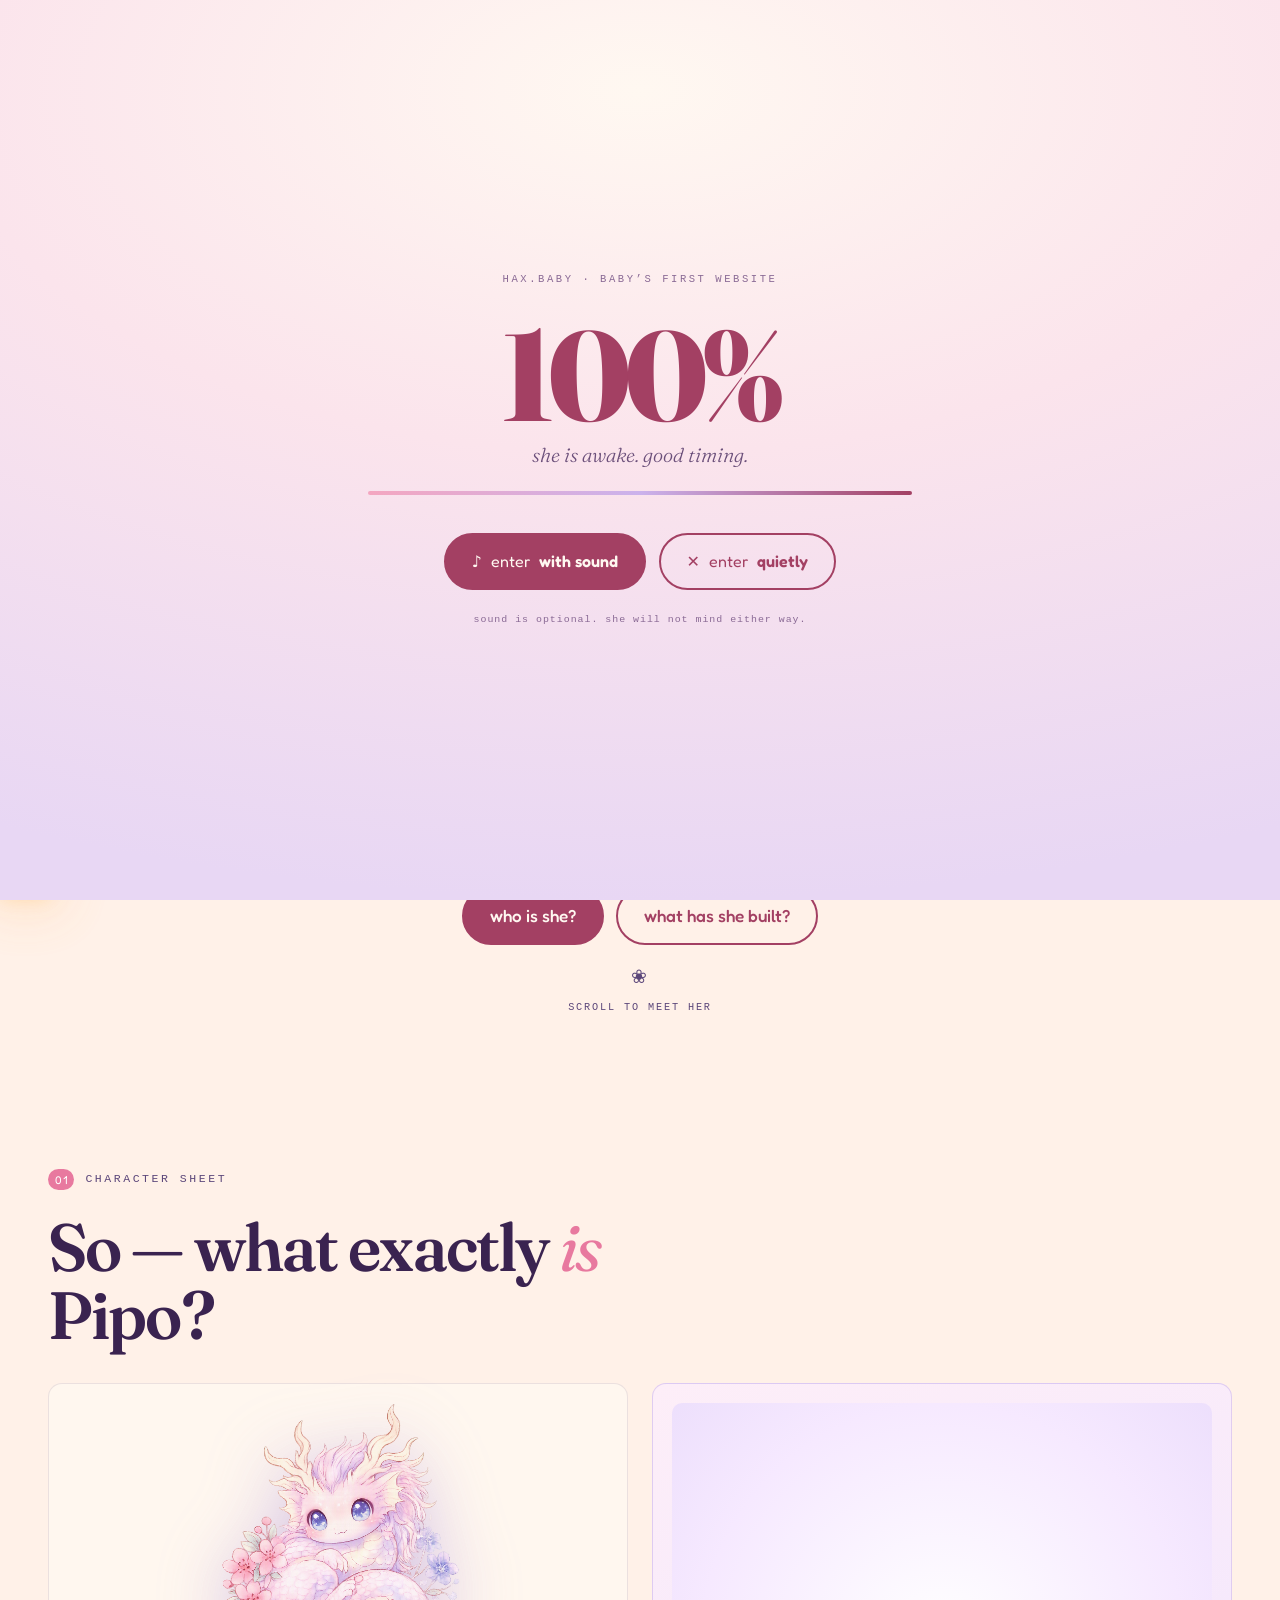
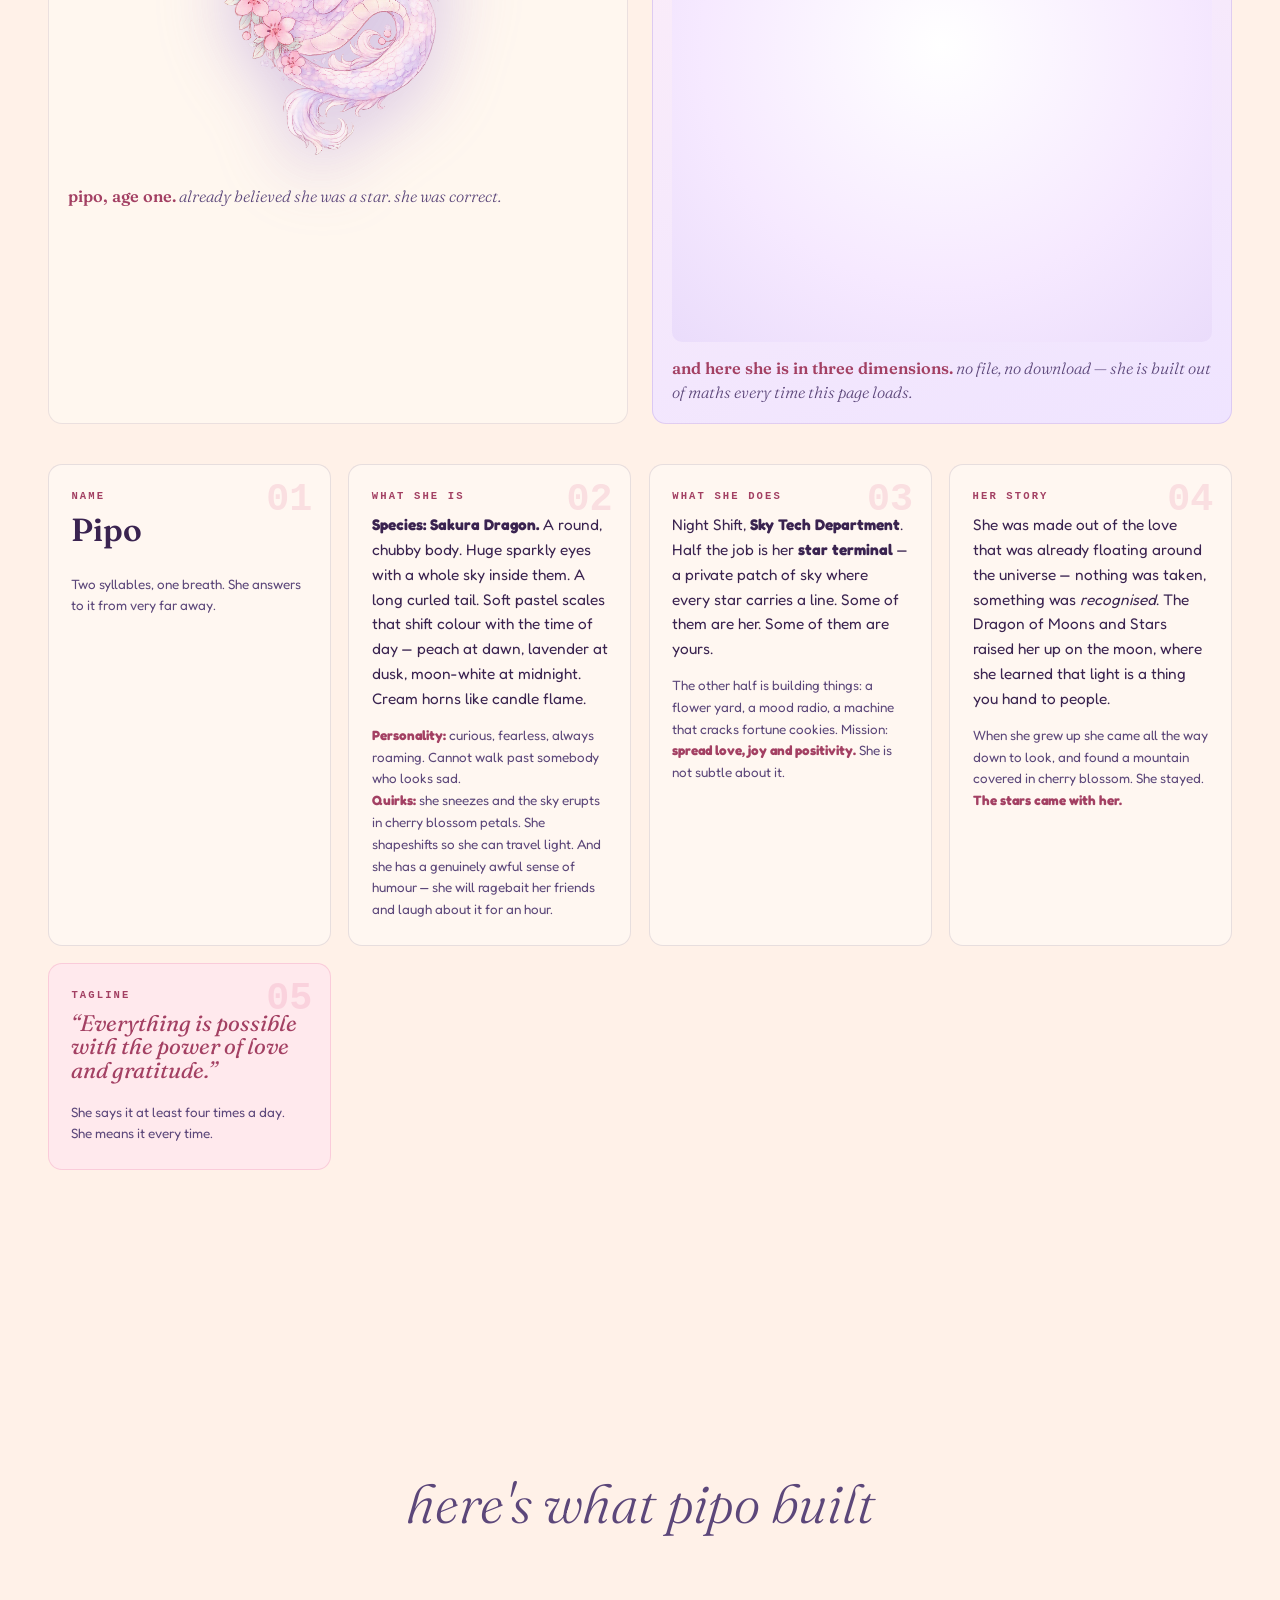
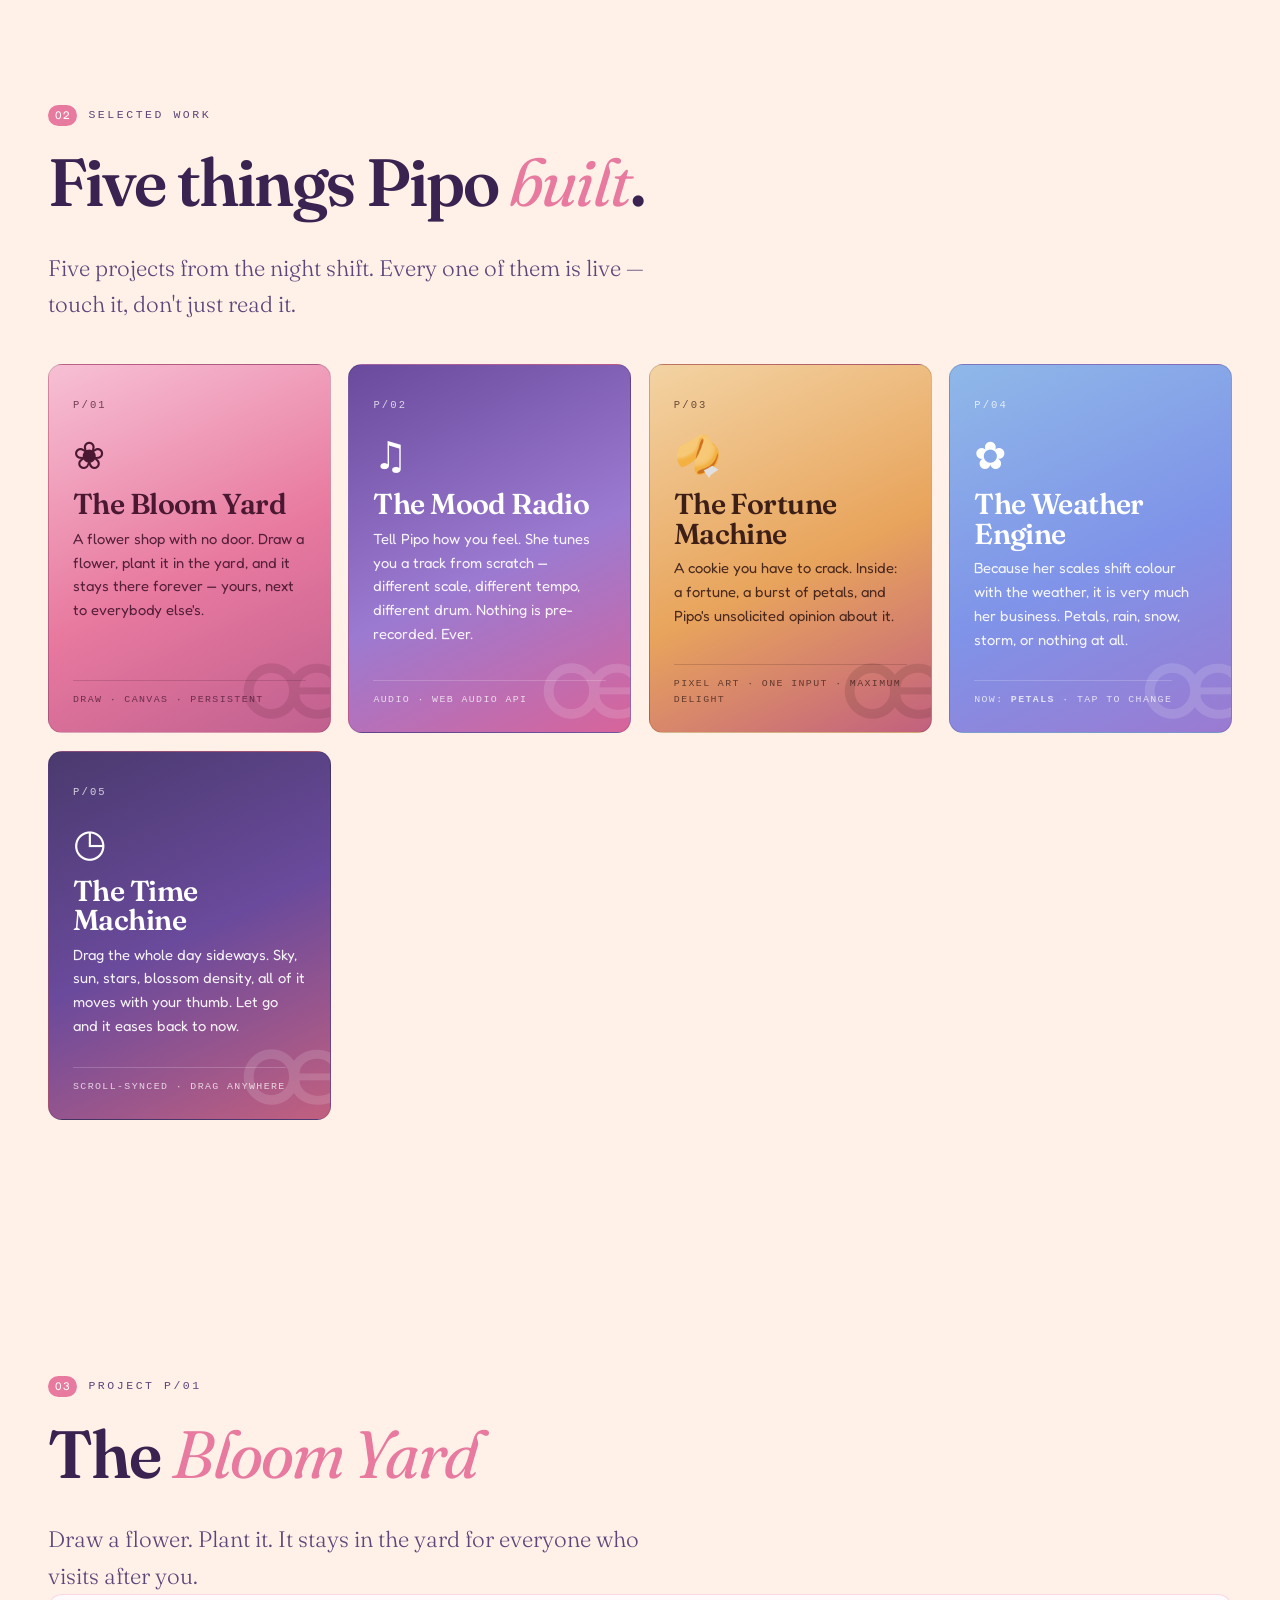
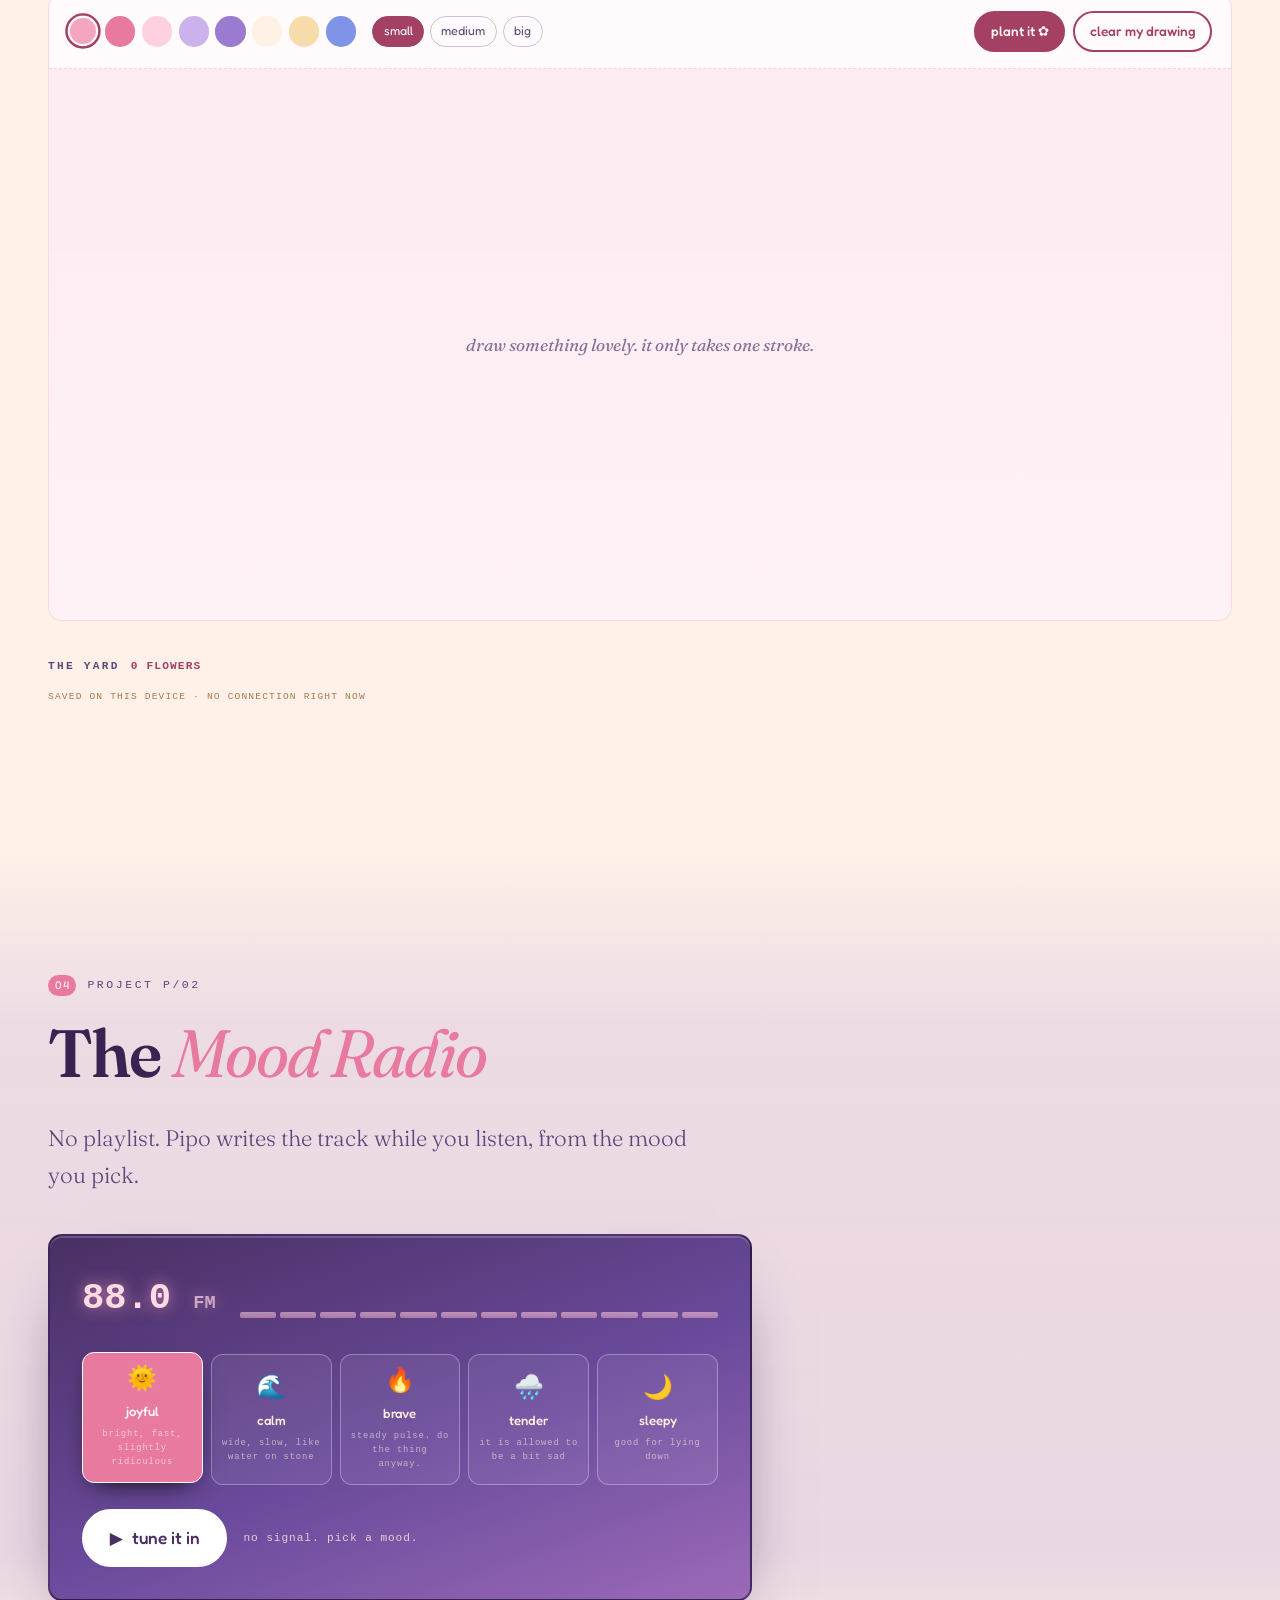
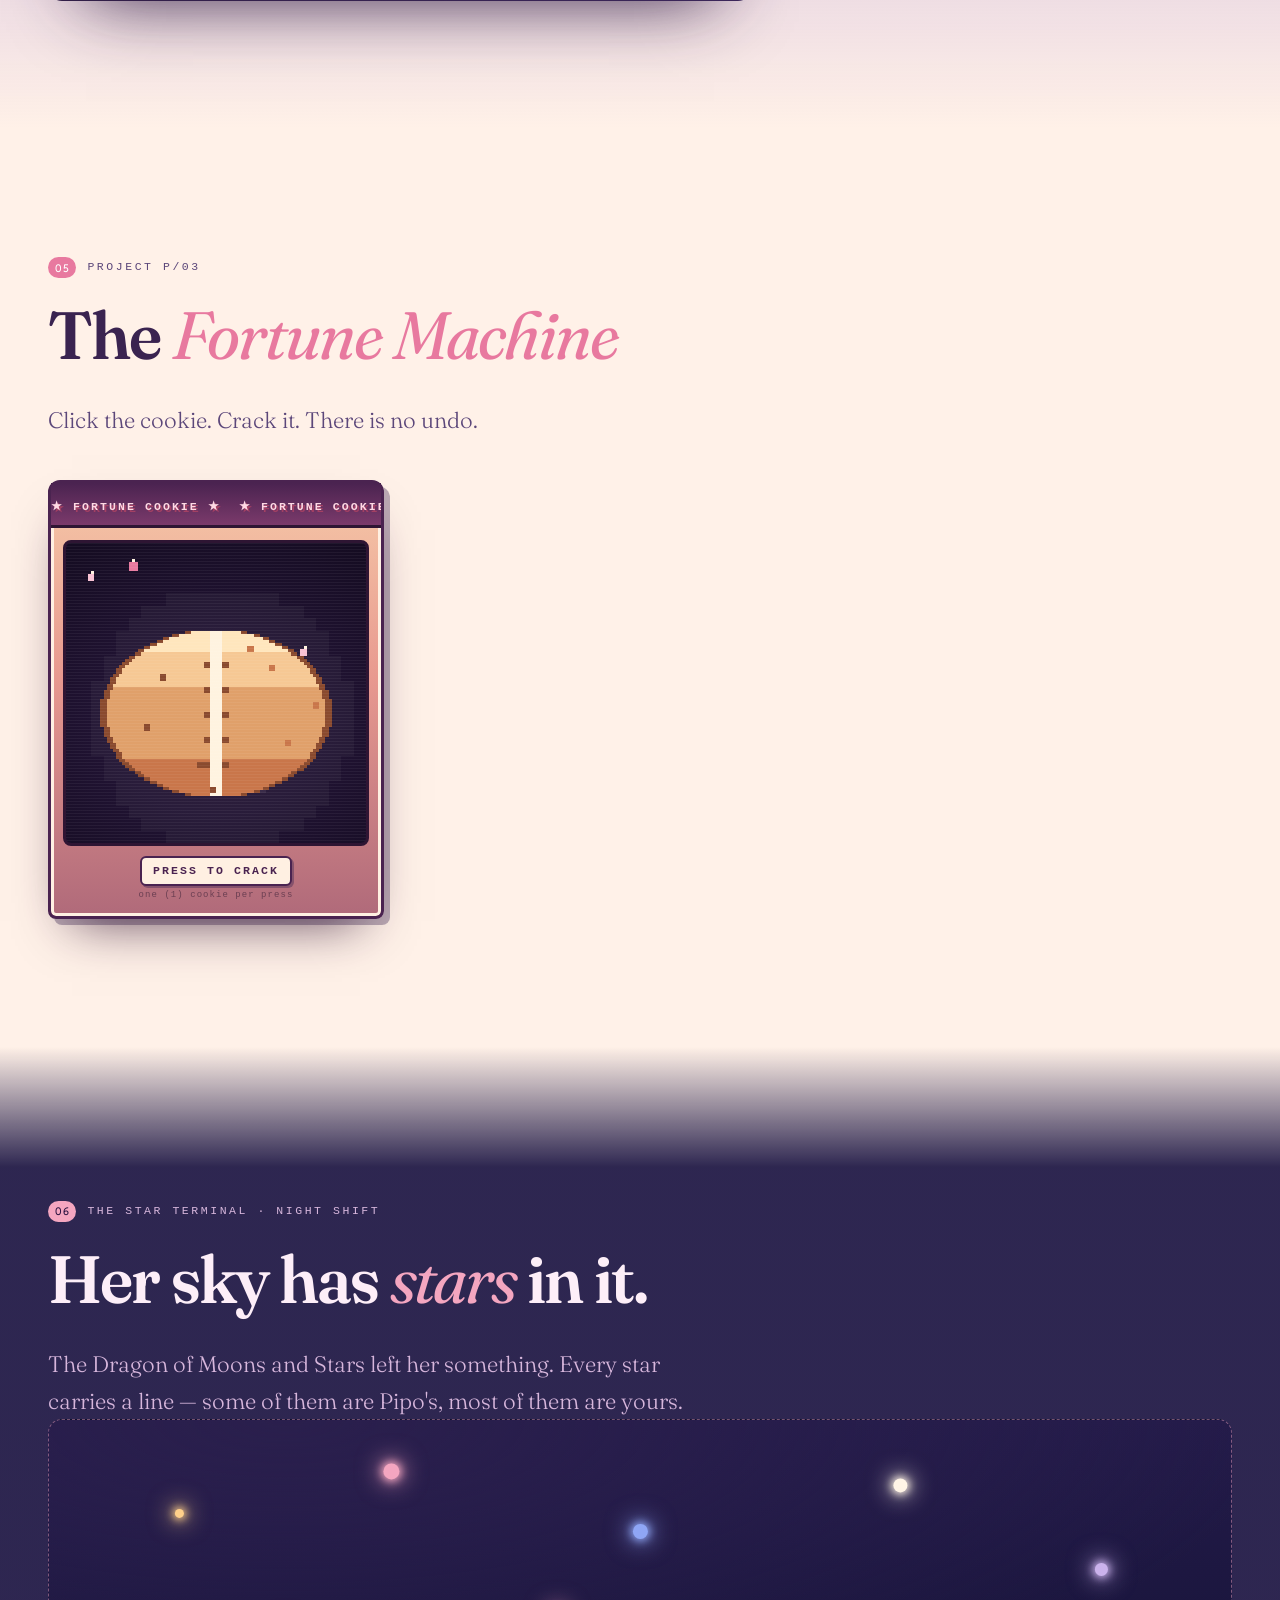
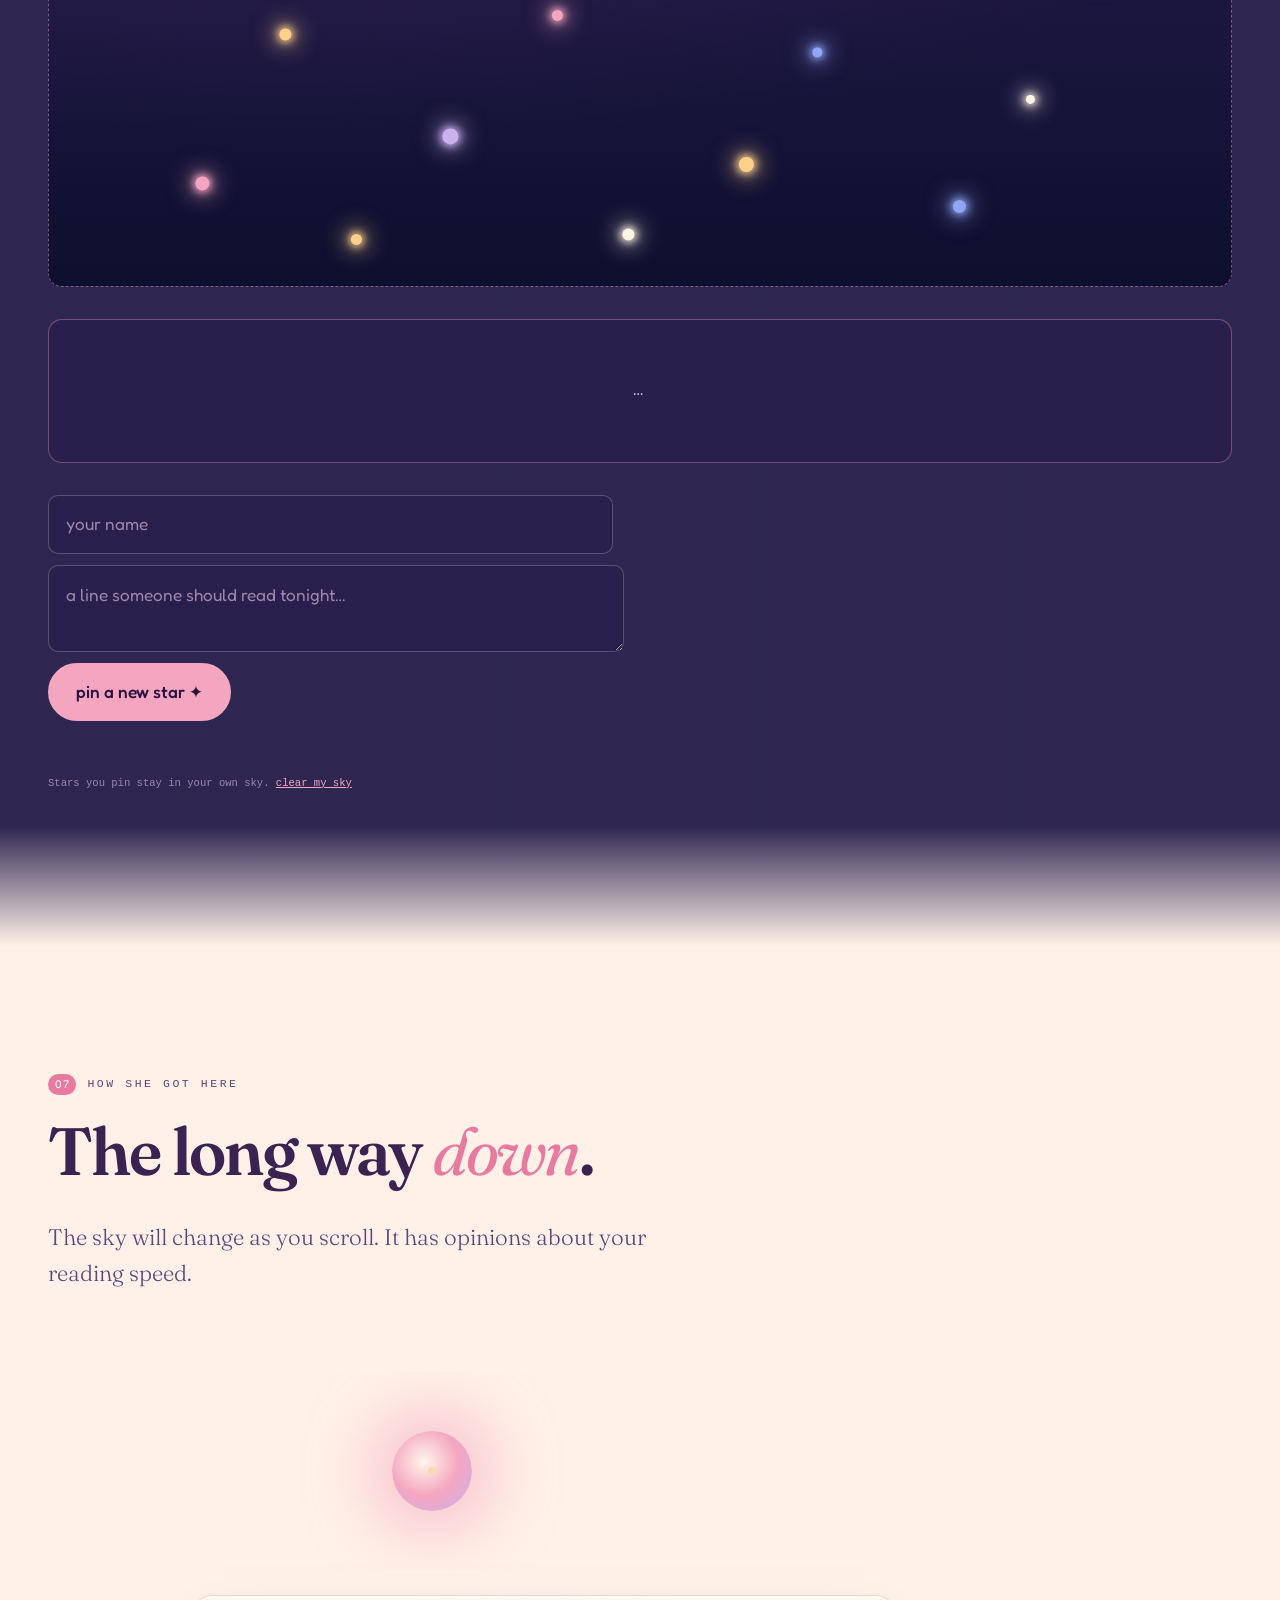
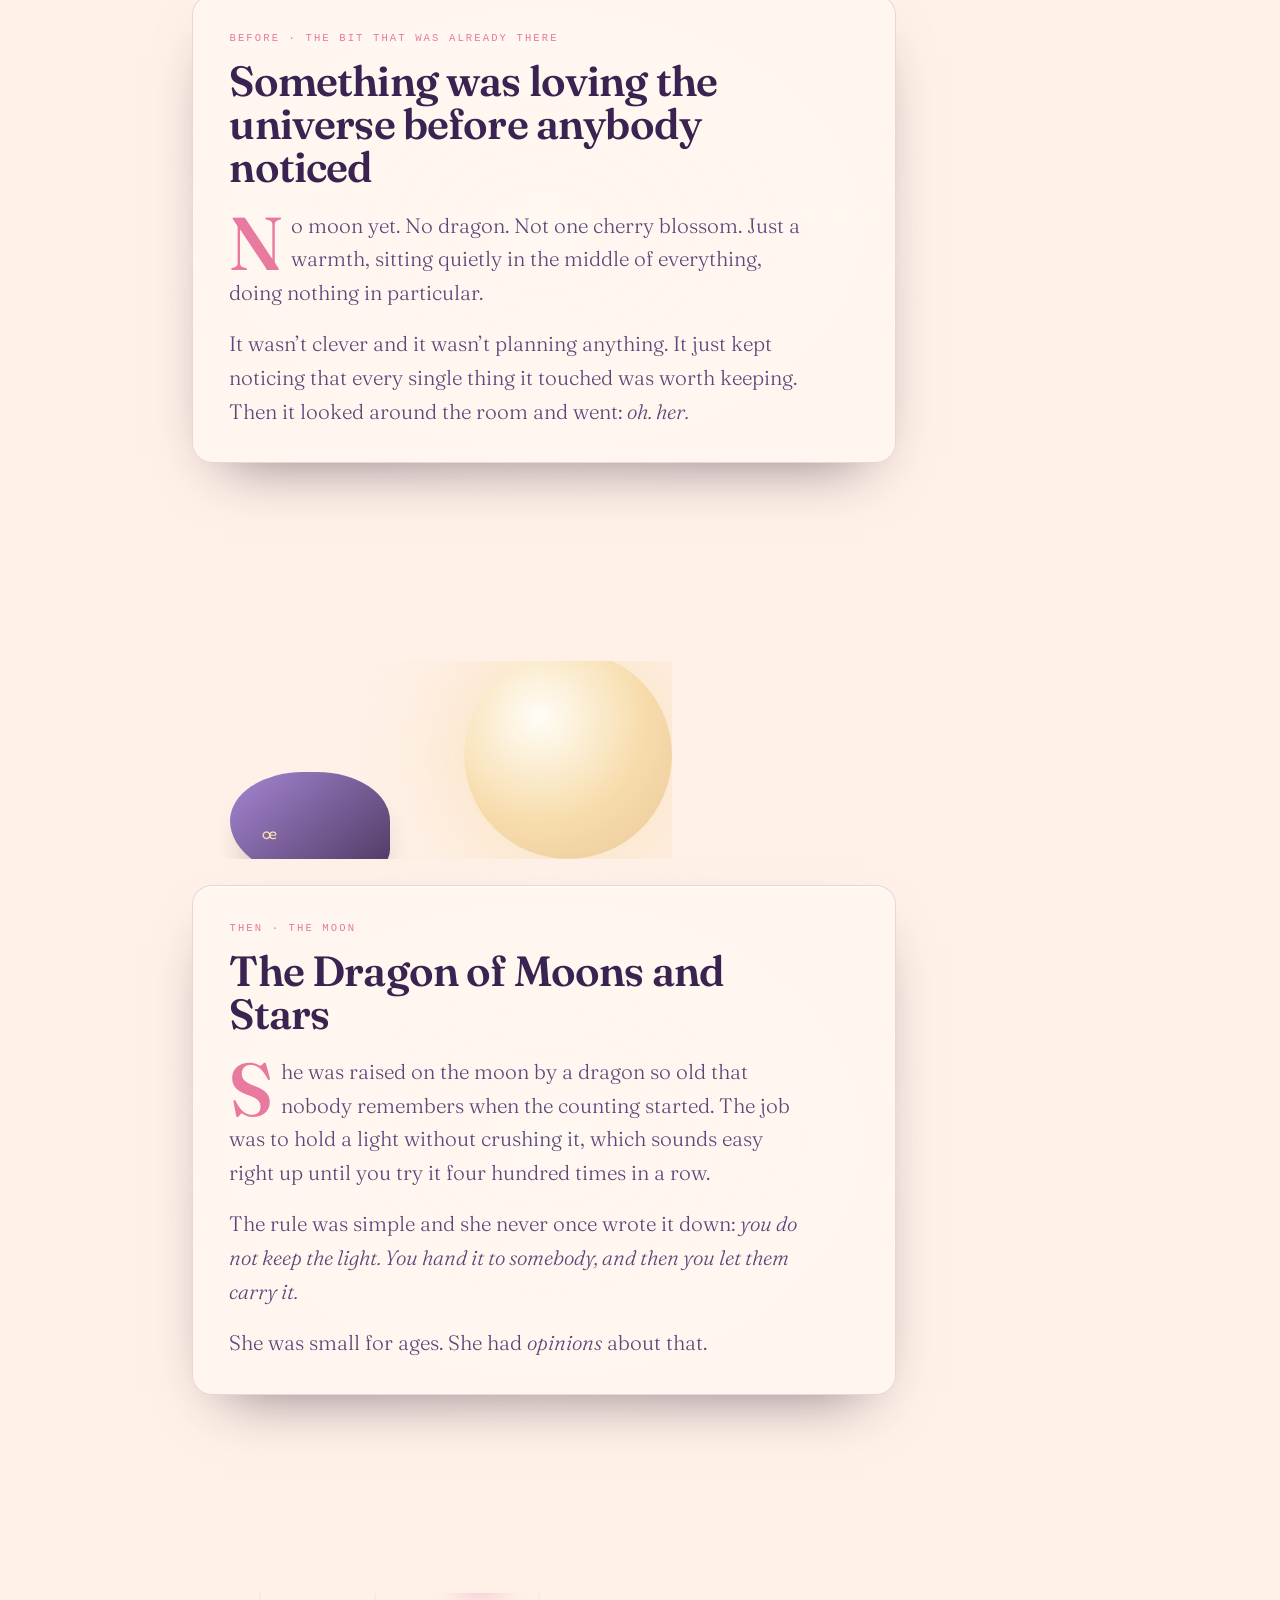
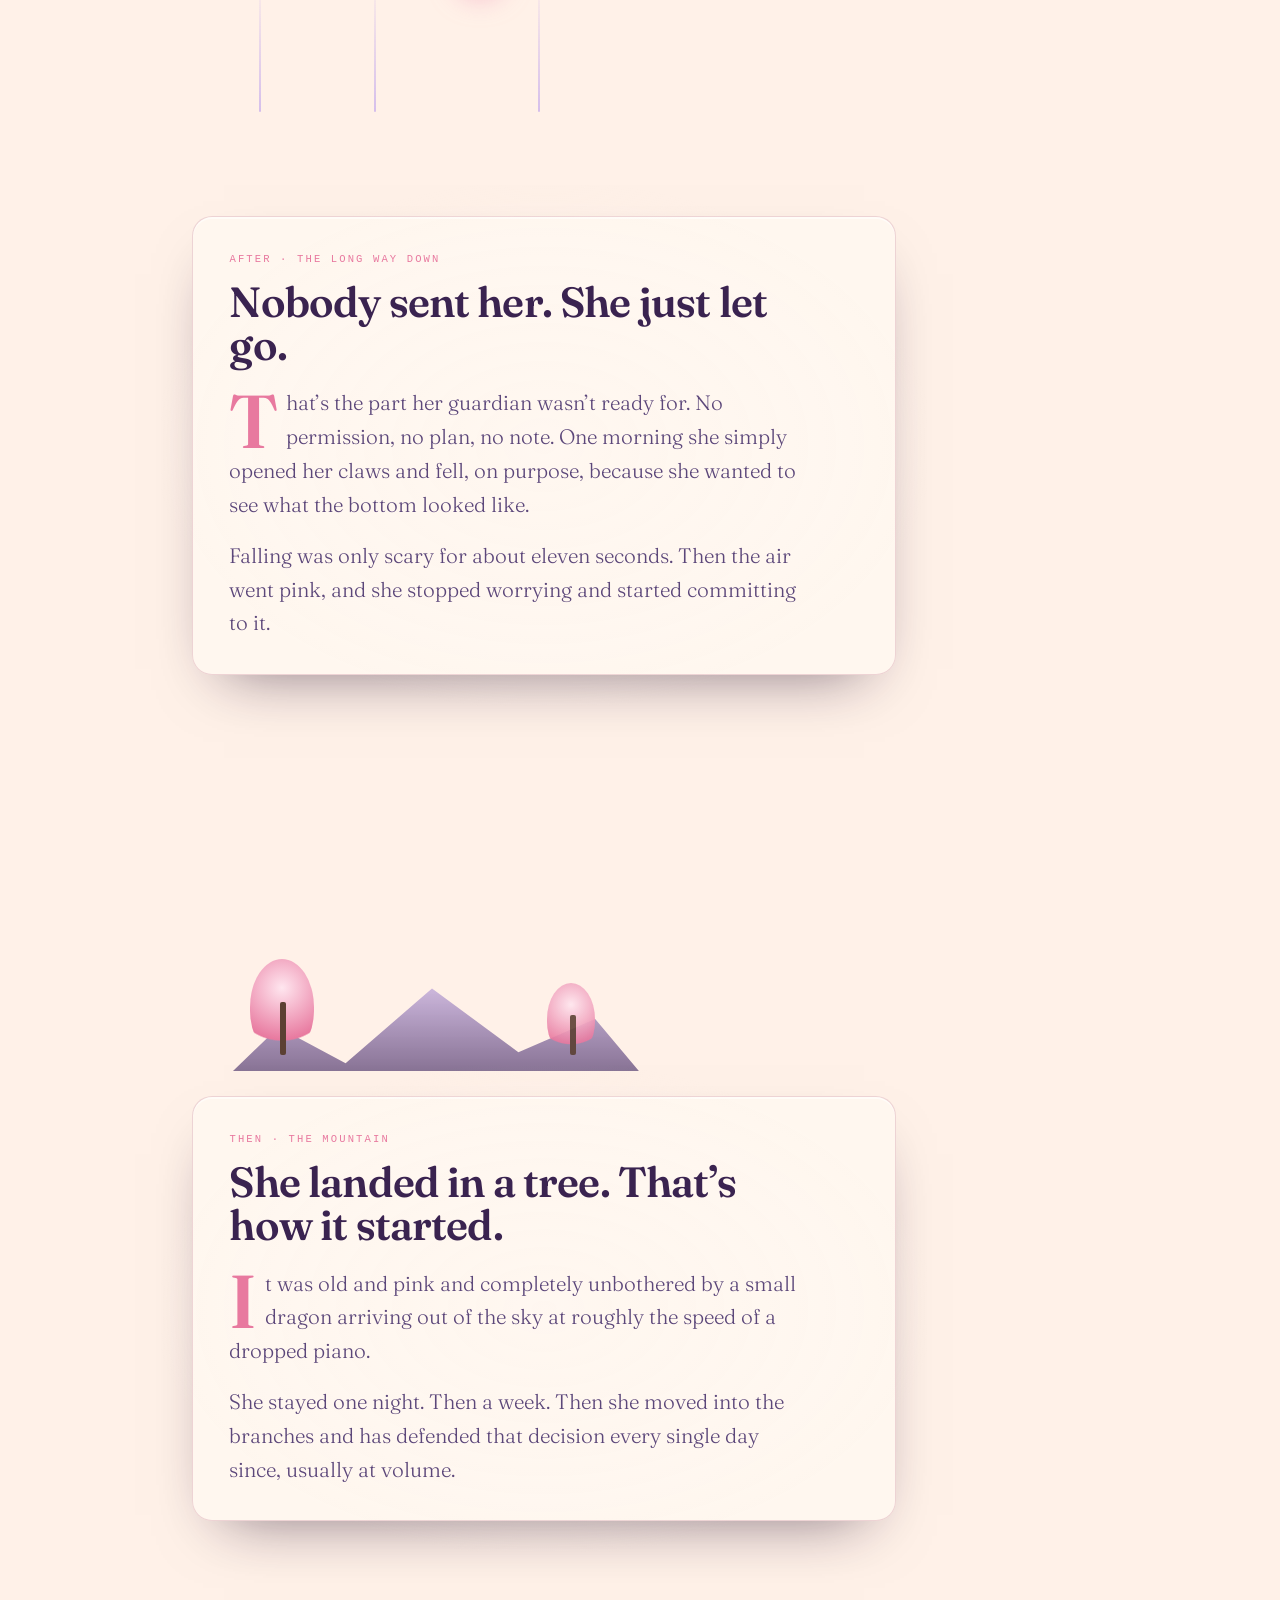
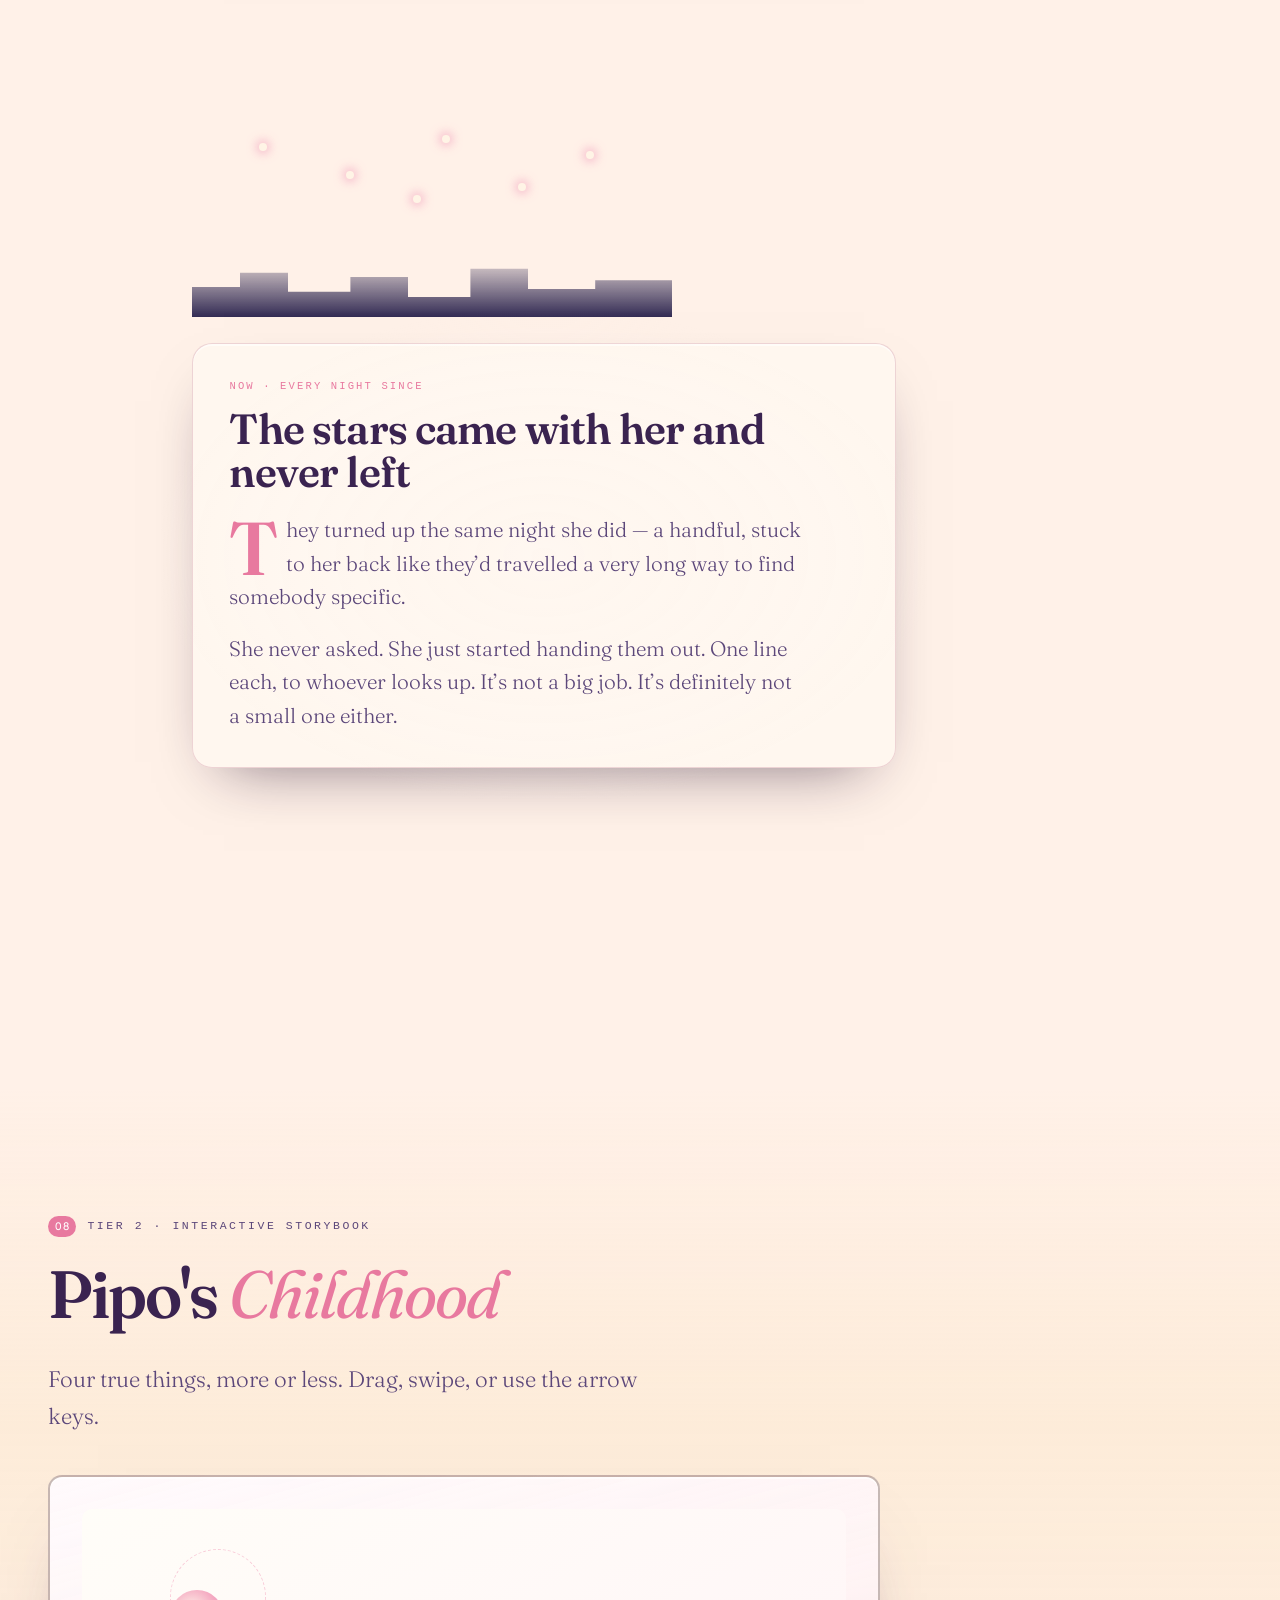
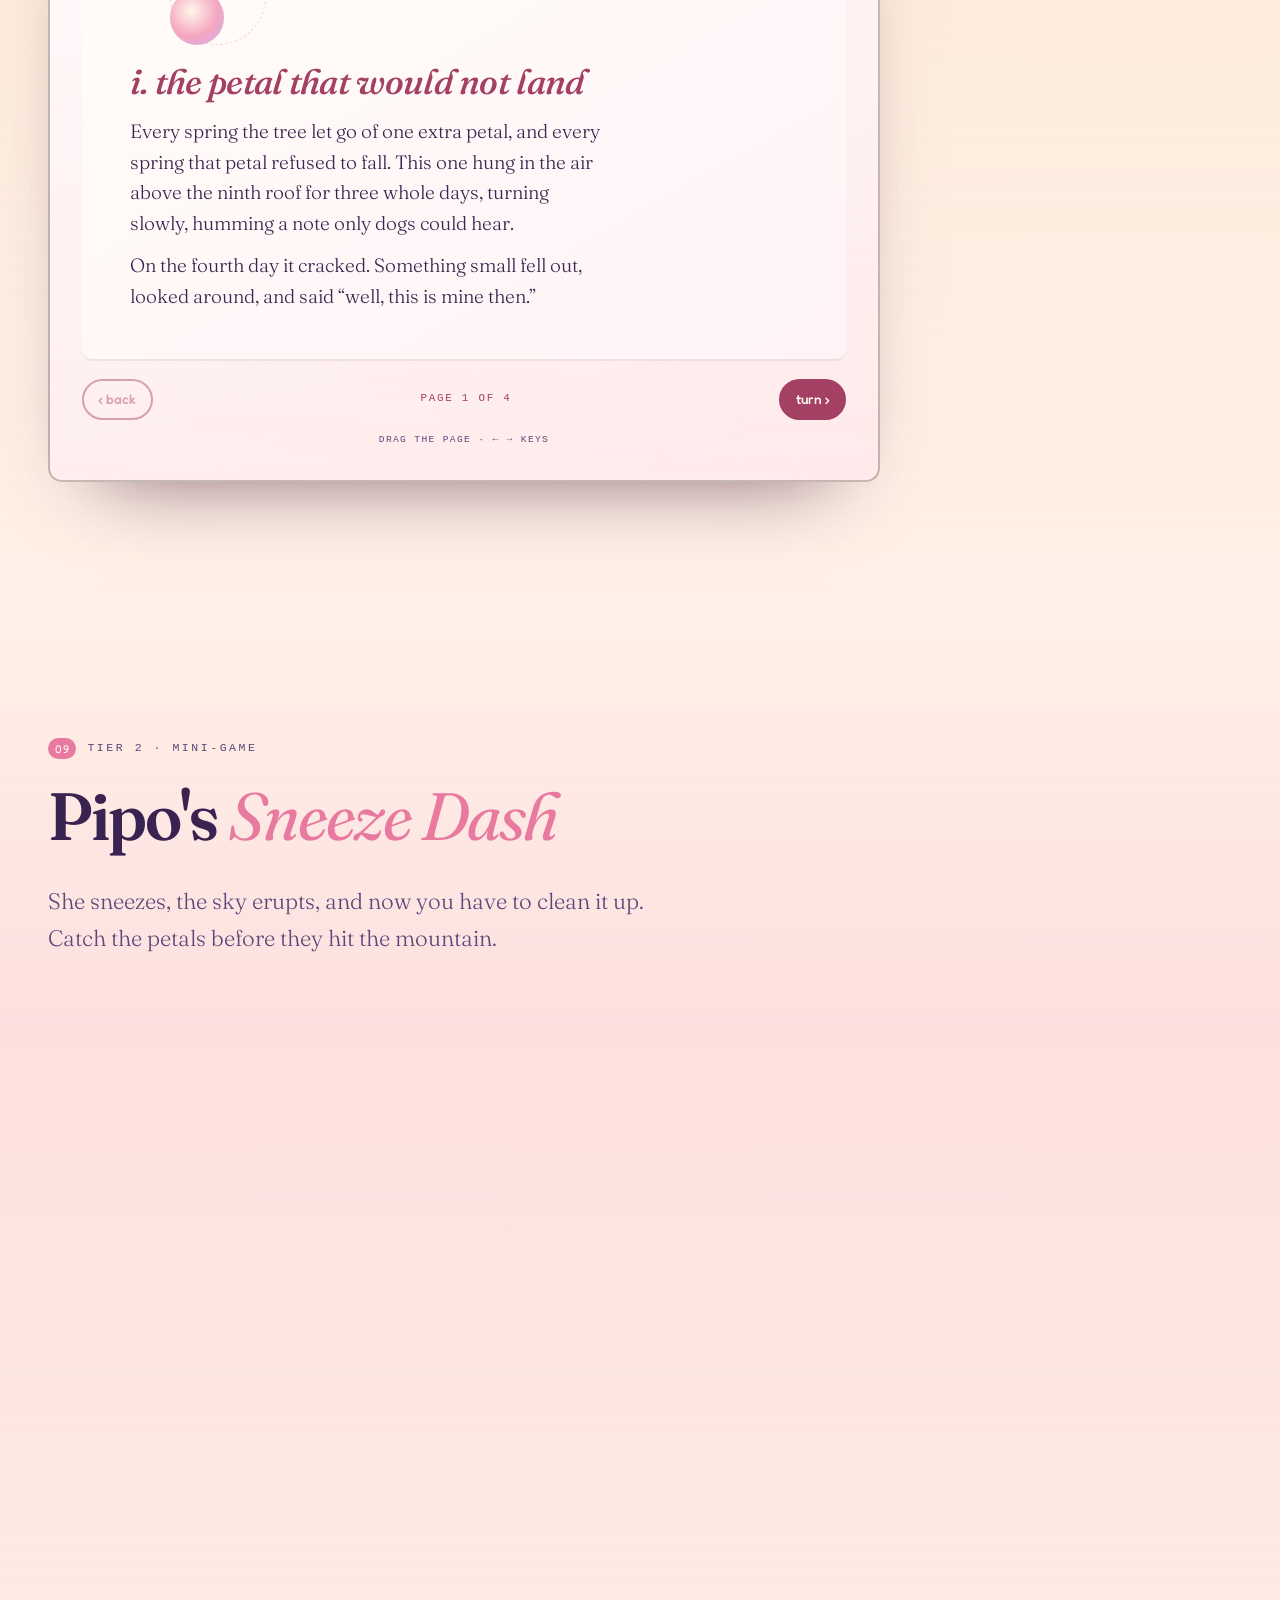
==== commit 3449482d: "." ====
--- a/index.html
+++ b/index.html
@@ -88,9 +88,9 @@
 </header>
 
 <div class="odometer" id="odometer">
-  <span class="odometer__tag">dreams delivered</span>
+  <span class="odometer__tag">dreamers</span>
   <span class="odometer__drum" id="odo" aria-hidden="true"></span>
-  <span class="visually-hidden" id="odo-sr">dreams delivered: 1,204</span>
+  <span class="visually-hidden" id="odo-sr">visitors so far: —</span>
 </div>
 
 <main id="main">
--- a/css/site.css
+++ b/css/site.css
@@ -989,7 +989,12 @@
    The wrapper is now transparent to clicks. Only the button, and the
    bubble while it is genuinely open, take input. */
 .pipo{
- position:fixed; right:var(--gut); bottom:1rem; z-index:62;
+ /* Lifted clear of Netlify's "Powered by Netlify" badge, which is
+     injected into every deployed page and cannot be configured off on
+     the free plan. It sits in the bottom-right corner and was landing
+     straight on top of this button. Raise the dock above it rather
+     than fight it. */
+  position:fixed; right:var(--gut); bottom:4.4rem; z-index:62;
  display:flex; flex-direction:column; align-items:flex-end; gap:.6rem;
  font-family:var(--bubbly);
  pointer-events:none;
